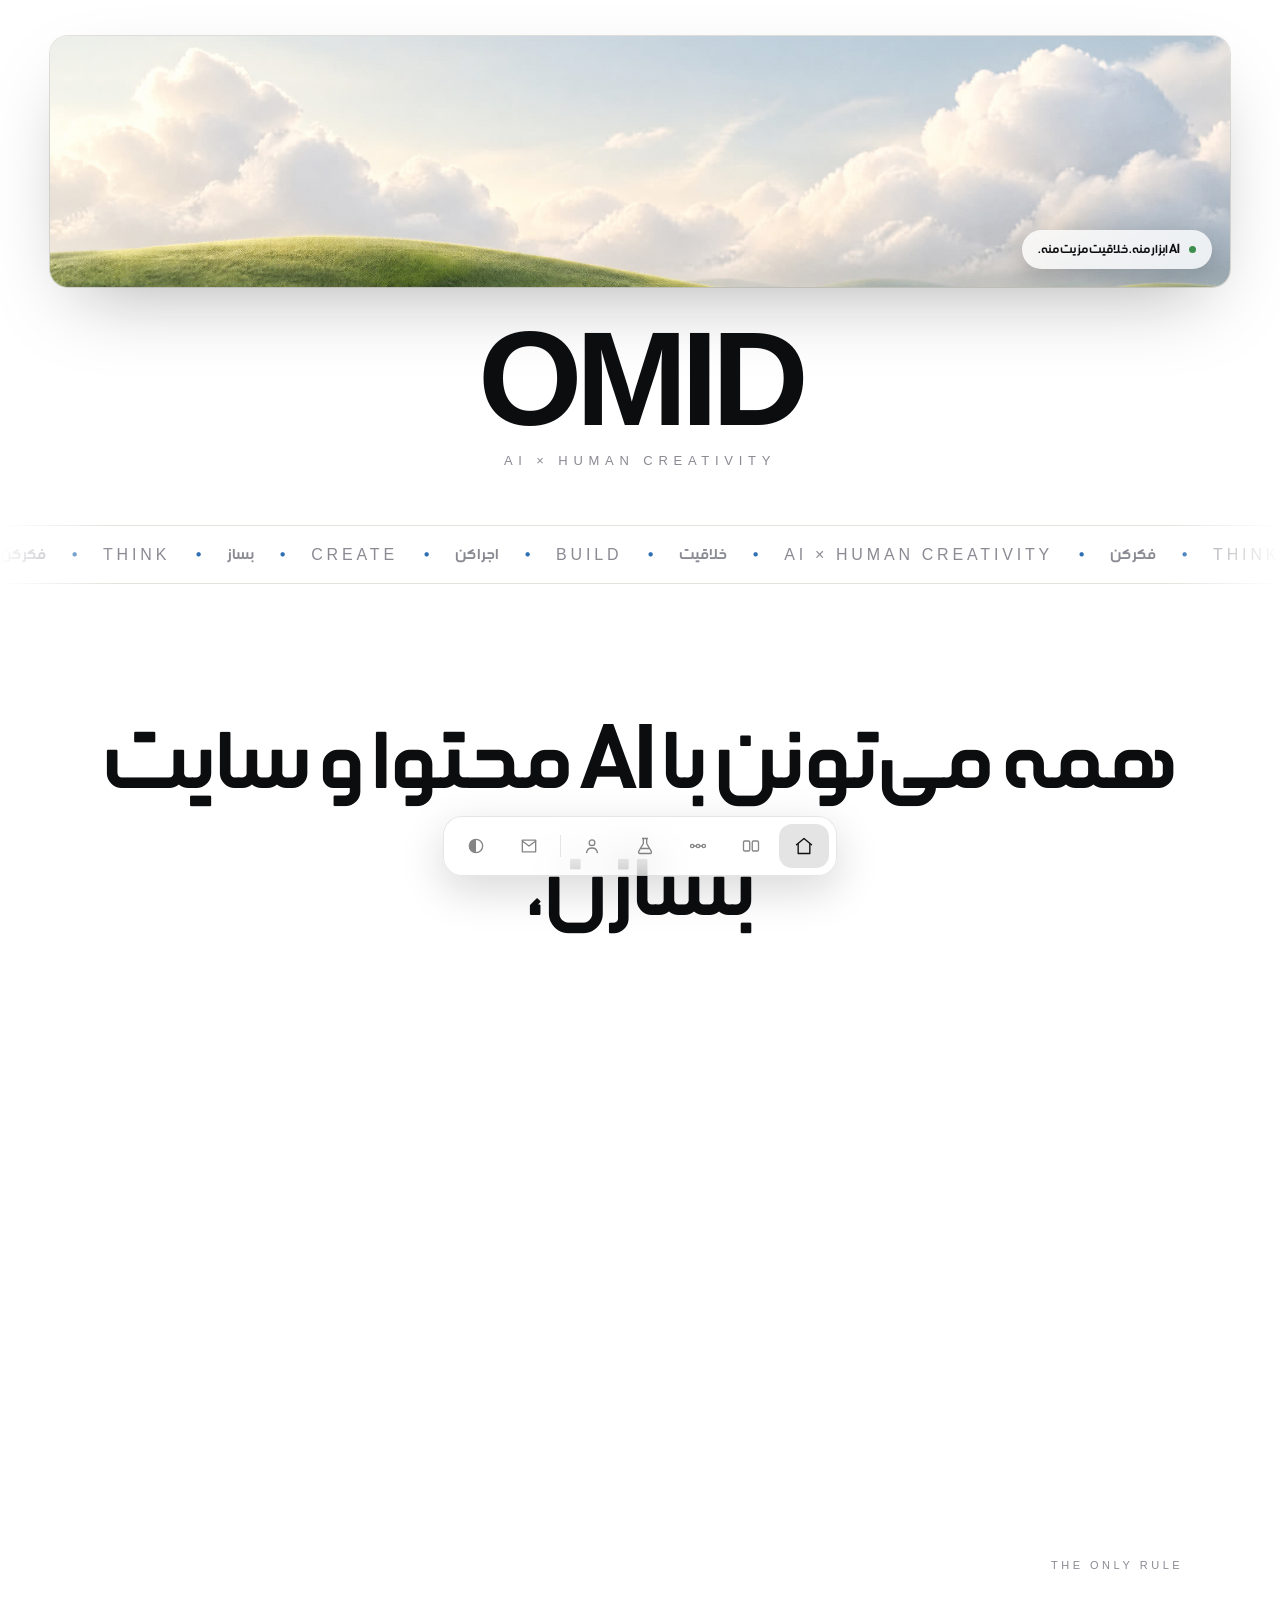
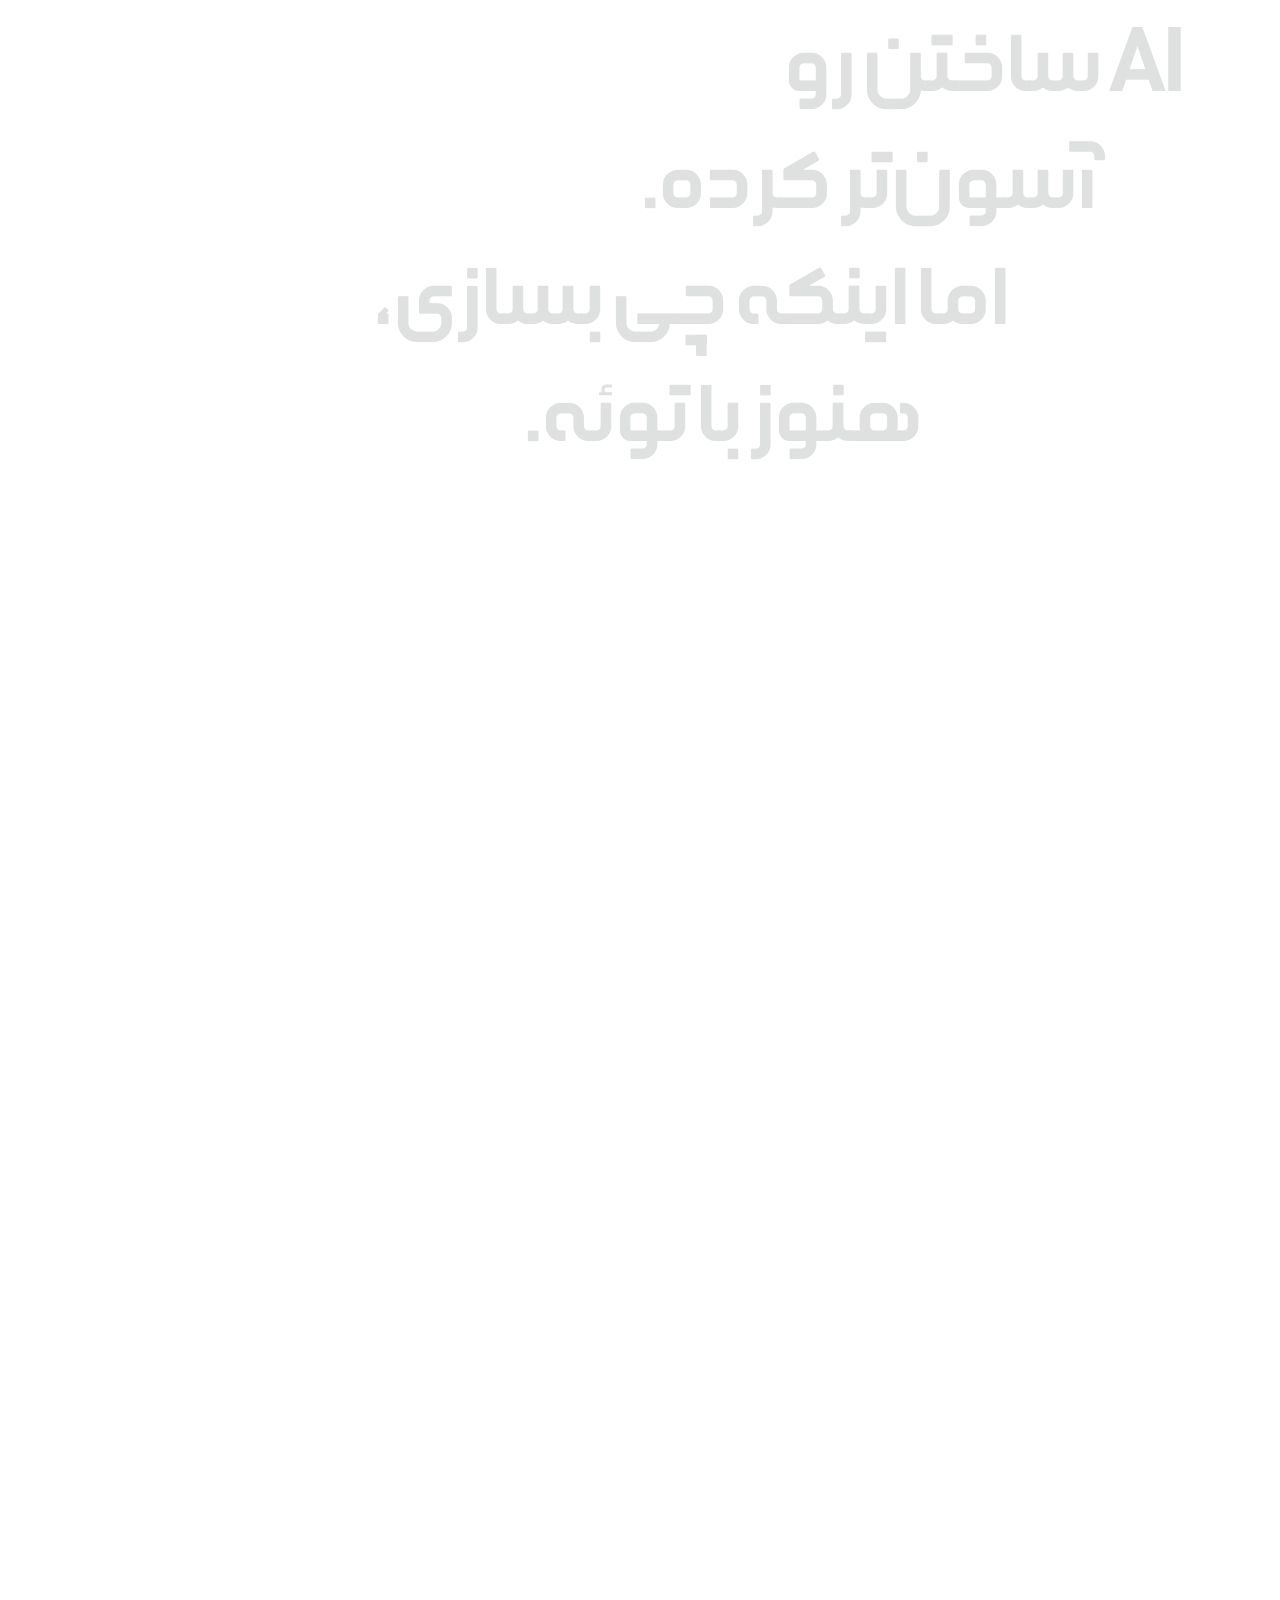
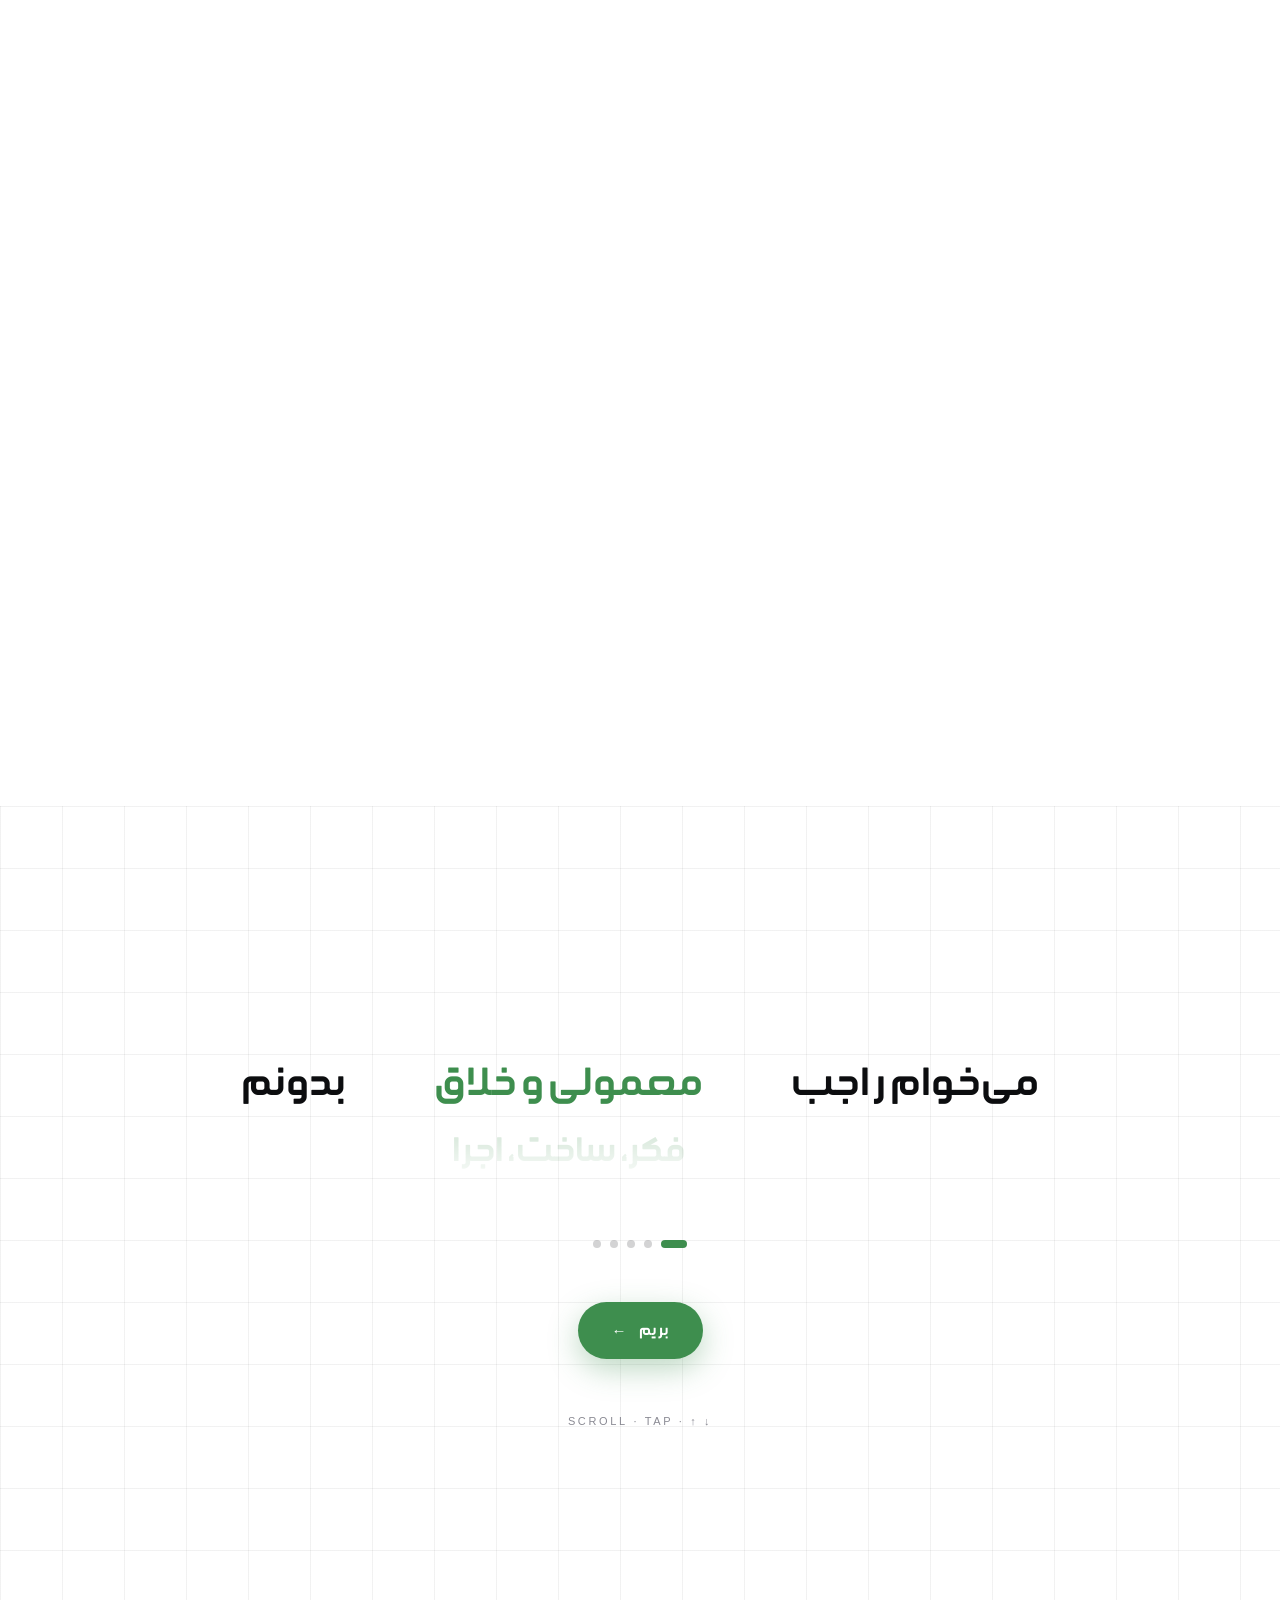
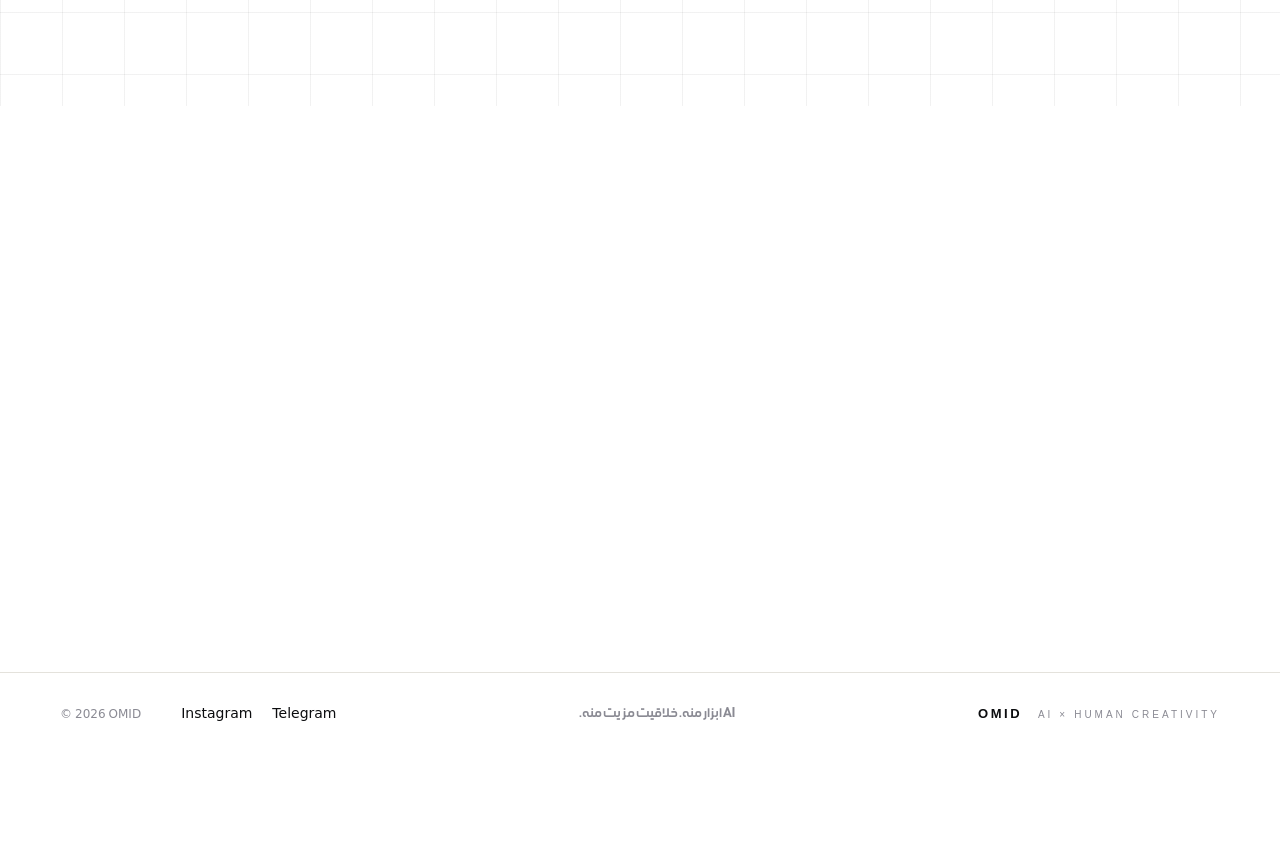
==== index.html @ a3be4070 "New content: AI × Human Creativity Keeps the existing UI (hero frame, marquee, LIVE card, picker, do" ====
<!doctype html>
<html lang="fa" dir="rtl" data-theme="light">
<head>
<meta charset="utf-8">
<meta http-equiv="Content-Security-Policy" content="default-src 'none'; script-src 'self'; style-src 'self'; img-src 'self'; font-src 'self'; connect-src 'none'; media-src 'none'; object-src 'none'; base-uri 'none'; form-action 'none'; require-trusted-types-for 'script'; trusted-types 'none'; upgrade-insecure-requests">
<meta name="referrer" content="strict-origin-when-cross-origin">
<meta name="viewport" content="width=device-width,initial-scale=1,viewport-fit=cover">
<title>OMID — AI × Human Creativity</title>
<meta name="description" content="همه می‌تونن با AI محتوا و سایت بسازن، ولی همه نمی‌دونن چی بسازن. من امیدم؛ درباره خلاقیت، AI و ساختن چیزهایی که قبلاً بهشون فکر نکردیم.">
<meta property="og:title" content="OMID — AI × Human Creativity">
<meta property="og:description" content="همه می‌تونن با AI محتوا و سایت بسازن، ولی همه نمی‌دونن چی بسازن.">
<meta property="og:image" content="assets/hero.jpg">
<meta name="theme-color" content="#ffffff">
<link rel="icon" href="assets/favicon.svg" type="image/svg+xml">
<link rel="preload" href="fonts/nimkat.woff2" as="font" type="font/woff2" crossorigin>
<link rel="stylesheet" href="style.css">
<script src="theme.js"></script>
</head>
<body class="home">

<header class="hero" data-name="hero">
  <div class="frame">
    <picture>
      <source media="(max-width:760px)" srcset="assets/hero-sm.jpg">
      <img src="assets/hero.jpg" alt="" fetchpriority="high">
    </picture>
    <span class="grain" aria-hidden="true"></span>
    <span class="badge"><i></i>AI ابزار منه. خلاقیت مزیت منه.</span>
  </div>

  <div class="title">
    <h1><span class="sel-word" data-sel>OMID<span class="sel-box" aria-hidden="true"><i class="h h-tl"></i><i class="h h-tr"></i><i class="h h-bl"></i><i class="h h-br"></i></span></span></h1>
    <p class="tag">AI &times; Human Creativity</p>
  </div>
</header>

<div class="marquee" aria-hidden="true">
  <div class="track"><div class="half"><span class="fa">فکر کن</span><b>&bull;</b><span class="en">THINK</span><b>&bull;</b><span class="fa">بساز</span><b>&bull;</b><span class="en">CREATE</span><b>&bull;</b><span class="fa">اجرا کن</span><b>&bull;</b><span class="en">BUILD</span><b>&bull;</b><span class="fa">خلاقیت</span><b>&bull;</b><span class="en">AI × HUMAN CREATIVITY</span><b>&bull;</b><span class="fa">فکر کن</span><b>&bull;</b><span class="en">THINK</span><b>&bull;</b><span class="fa">بساز</span><b>&bull;</b><span class="en">CREATE</span><b>&bull;</b><span class="fa">اجرا کن</span><b>&bull;</b><span class="en">BUILD</span><b>&bull;</b><span class="fa">خلاقیت</span><b>&bull;</b><span class="en">AI × HUMAN CREATIVITY</span><b>&bull;</b></div><div class="half"><span class="fa">فکر کن</span><b>&bull;</b><span class="en">THINK</span><b>&bull;</b><span class="fa">بساز</span><b>&bull;</b><span class="en">CREATE</span><b>&bull;</b><span class="fa">اجرا کن</span><b>&bull;</b><span class="en">BUILD</span><b>&bull;</b><span class="fa">خلاقیت</span><b>&bull;</b><span class="en">AI × HUMAN CREATIVITY</span><b>&bull;</b><span class="fa">فکر کن</span><b>&bull;</b><span class="en">THINK</span><b>&bull;</b><span class="fa">بساز</span><b>&bull;</b><span class="en">CREATE</span><b>&bull;</b><span class="fa">اجرا کن</span><b>&bull;</b><span class="en">BUILD</span><b>&bull;</b><span class="fa">خلاقیت</span><b>&bull;</b><span class="en">AI × HUMAN CREATIVITY</span><b>&bull;</b></div></div>
</div>

<main>
<section class="manifest" data-name="manifest">
  <p class="big">
    <span class="ln" data-reveal>همه می‌تونن با AI محتوا و سایت بسازن،</span>
    <span class="ln" data-reveal>ولی همه نمی‌دونن <span class="ink-word">چی<svg class="ink ink-circle" viewBox="0 0 200 100" preserveAspectRatio="none" aria-hidden="true"><path pathLength="1" d="M158 20C120 5 46 7 20 33 4 52 28 88 98 90c62 2 92-18 88-46-4-22-46-35-94-32-22 1-40 7-50 13"/></svg></span> بسازن.</span>
  </p>
  <p class="small" data-reveal>من امیدم؛ درباره خلاقیت، AI و ساختن چیزهایی که قبلاً بهشون فکر نکردیم.</p>
  <div class="m-cta" data-reveal>
    <a class="go" href="vs.html"><span>دیدن فرقش</span><span class="ar">←</span></a>
    <a class="go ghost" href="https://instagram.com/itsomidai.2" target="_blank" rel="noopener noreferrer"><span>اینستاگرام من</span><span class="ar">↗</span></a>
  </div>
</section>

<section class="idea" aria-label="فلسفه" data-name="idea">
  <div class="idea-track">
    <div class="idea-stage">
      <p class="idea-k en">THE ONLY RULE</p>
      <p class="idea-text">
        <span class="idea-ln" data-line>AI ساختن رو</span>
        <span class="idea-ln" data-line>آسون‌تر کرده.</span>
        <span class="idea-ln" data-line>اما اینکه چی بسازی،</span>
        <span class="idea-ln" data-line>هنوز <span class="ink-under">با توئه.<svg class="ink ink-under-svg" viewBox="0 0 300 24" preserveAspectRatio="none" aria-hidden="true"><path pathLength="1" d="M6 14c50-7 104 5 160-3 46-6 92-5 128 1"/></svg></span></span>
      </p>
    </div>
  </div>
</section>

<section class="now" data-name="now">
  <article class="nowcard" data-reveal>
    <header>
      <span class="live"><i></i>LIVE</span>
      <span class="wk">الان دارم روش کار می‌کنم</span>
    </header>

    <p class="head">الان دارم <span class="en">OMID LAB</span> رو می‌سازم.</p>
    <p class="body">جایی برای چیزهایی که هنوز اسم مشخصی ندارن. هرچی امتحان می‌کنم همین‌جا می‌ذارم؛ اونایی که جواب دادن، و اونایی که نه.</p>

    <ul class="log">
      <li class="done"><span>نسخه‌ی جدید همین سایت</span></li>
      <li class="doing"><span>آزمایش‌های <span class="en">LAB</span></span></li>
      <li><span>آزمایش‌های بیشتر</span></li>
    </ul>
    <a class="now-link" href="lab.html">سر بزن به آزمایشگاه <span class="ar">←</span></a>
  </article>
</section>

<section class="picker c1" id="picker" data-name="picker">
  <div class="lead">
    <span>می‌خوام راجب</span>
    <div class="reel" id="reel">
      <ul id="reelList">
        <li class="on"><i>معمولی و خلاق</i></li>
        <li><i>فکر، ساخت، اجرا</i></li>
        <li><i>آزمایشگاه</i></li>
        <li><i>امید</i></li>
        <li><i>چرا خلاقیت</i></li>
      </ul>
    </div>
    <span>بدونم</span>
  </div>

  <div class="dots" id="dots" role="tablist" aria-label="انتخاب موضوع">
    <button type="button" role="tab" aria-current="true" aria-label="معمولی و خلاق"></button>
    <button type="button" role="tab" aria-current="false" aria-label="فکر، ساخت، اجرا"></button>
    <button type="button" role="tab" aria-current="false" aria-label="آزمایشگاه"></button>
    <button type="button" role="tab" aria-current="false" aria-label="امید"></button>
    <button type="button" role="tab" aria-current="false" aria-label="چرا خلاقیت"></button>
  </div>

  <a class="go" id="go" href="vs.html">
    <span>بریم</span><span class="ar">←</span>
  </a>

  <p class="hint">scroll · tap · ↑ ↓</p>
</section>

<section class="finale" aria-label="امضا" data-name="finale">
  <p class="f-mark en" data-reveal>OMID</p>
  <p class="f-sig en" data-reveal>AI × HUMAN CREATIVITY</p>
  <p class="f-line" data-reveal>ایده خوب، قبل از ساختن شروع می‌شه.</p>
</section>
</main>

<footer class="foot">
  <div class="foot-in">
    <p class="foot-brand en">OMID <span>AI × HUMAN CREATIVITY</span></p>
    <p class="foot-rule">AI ابزار منه. خلاقیت مزیت منه.</p>
    <p class="foot-links en"><a href="https://instagram.com/itsomidai.2" target="_blank" rel="noopener noreferrer">Instagram</a><a href="https://t.me/itsomid_ai" target="_blank" rel="noopener noreferrer">Telegram</a></p>
    <p class="foot-copy en">© 2026 OMID</p>
  </div>
</footer>

<nav class="dock" aria-label="ناوبری">
  <a href="index.html" aria-current="page" data-lbl="خانه" aria-label="خانه"><svg viewBox="0 0 24 24" aria-hidden="true"><path d="M3 10.5 12 3l9 7.5"/><path d="M5 9.5V21h14V9.5"/></svg></a>
  <a href="vs.html" data-lbl="معمولی و خلاق" aria-label="معمولی و خلاق"><svg viewBox="0 0 24 24" aria-hidden="true"><rect x="3" y="6" width="7.5" height="12" rx="1.6"/><rect x="13.5" y="6" width="7.5" height="12" rx="1.6"/></svg></a>
  <a href="method.html" data-lbl="فکر، ساخت، اجرا" aria-label="فکر، ساخت، اجرا"><svg viewBox="0 0 24 24" aria-hidden="true"><circle cx="5" cy="12" r="2"/><circle cx="12" cy="12" r="2"/><circle cx="19" cy="12" r="2"/><path d="M7 12h3M14 12h3"/></svg></a>
  <a href="lab.html" data-lbl="آزمایشگاه" aria-label="آزمایشگاه"><svg viewBox="0 0 24 24" aria-hidden="true"><path d="M9 3h6"/><path d="M10 3v6l-5.5 9.5A1.6 1.6 0 0 0 5.9 21h12.2a1.6 1.6 0 0 0 1.4-2.5L14 9V3"/><path d="M7.4 15h9.2"/></svg></a>
  <a href="about.html" data-lbl="امید کیه" aria-label="امید کیه"><svg viewBox="0 0 24 24" aria-hidden="true"><circle cx="12" cy="8" r="3.4"/><path d="M5.5 20c.6-3.7 3.3-5.6 6.5-5.6s5.9 1.9 6.5 5.6"/></svg></a>
  <span class="sep"></span>
  <a href="contact.html" data-lbl="تماس" aria-label="تماس"><svg viewBox="0 0 24 24" aria-hidden="true"><path d="M4 5h16v14H4z"/><path d="m4 6 8 6 8-6"/></svg></a>
  <button id="theme" type="button" data-lbl="روشن / تاریک" aria-label="تغییر روشنایی"><svg viewBox="0 0 24 24" aria-hidden="true"><circle cx="12" cy="12" r="8"/><path d="M12 4a8 8 0 0 0 0 16z" fill="currentColor" stroke="none"/></svg></button>
</nav>

<script src="app.js" defer></script>
</body>
</html>
---- style.css ----
@font-face{font-family:Nimkat;src:url("fonts/nimkat.woff2") format("woff2"),url("fonts/nimkat.woff") format("woff");font-display:swap}
@font-face{font-family:Poppins;src:url("fonts/poppins-400.woff2") format("woff2");font-weight:400;font-display:swap}
@font-face{font-family:Poppins;src:url("fonts/poppins-600.woff2") format("woff2");font-weight:600;font-display:swap}

:root{
  --ink:#0C0D0F;        /* متن تیره */
  --paper:#FFFFFF;      /* کاغذ */
  --line:#E4E2DC;
  --dim:#8A8A93;
  --dock-bg:rgba(255,255,255,.62);
  --dock-br:rgba(12,13,15,.10);
  --dock-fg:#0C0D0F;
  --grid:rgba(12,13,15,.055);
}
:root[data-theme="dark"]{
  --ink:#F2F1ED; --paper:#0A0B0C; --line:#202226; --dim:#7C7C86;
  --dock-bg:rgba(10,11,12,.62); --dock-br:rgba(242,241,237,.12); --dock-fg:#F2F1ED;
  --grid:rgba(242,241,237,.06);
}

/* رنگ هر گزینه */
.c1{--accent:#3E8E4E}  /* سبز چمنی — پرسونال برند */
.c2{--accent:#2F6FB5}  /* آبی — طراحی سایت */
.c3{--accent:#C4622D}  /* نارنجی — اتوماسیون */
.c4{--accent:#7B4BA8}  /* بنفش — امید کیه */
.c5{--accent:#B5354C}  /* قرمز — چرا AI */

*{margin:0;padding:0;box-sizing:border-box}
html{scroll-behavior:smooth}
body{background:var(--paper);color:var(--ink);font-family:Nimkat,system-ui,sans-serif;
  overflow-x:hidden;transition:background .6s,color .6s}
a{color:inherit;text-decoration:none}
::selection{background:var(--ink);color:var(--paper)}
:focus-visible{outline:2px solid var(--ink);outline-offset:3px}
.en{font-family:Poppins,system-ui,sans-serif;direction:ltr}
@keyframes bob{0%,100%{transform:translateY(0);opacity:.8}50%{transform:translateY(6px);opacity:1}}

/* ═══════ صفحه‌ی اول ═══════ */
.hero{padding:clamp(26px,4vh,46px) clamp(16px,4vw,44px) 0;
  display:flex;flex-direction:column;align-items:center;gap:clamp(20px,3.4vh,38px)}

/* قاب عکس — یه عنصر، نه کل صفحه */
.frame{position:relative;width:min(1180px,100%);aspect-ratio:16/3.4;
  border-radius:18px;overflow:hidden;isolation:isolate;
  box-shadow:0 30px 80px -28px rgba(12,13,15,.34),0 0 0 1px var(--line)}
.frame picture,.frame img{position:absolute;inset:0;width:100%;height:100%;object-fit:cover}
.frame .grain{position:absolute;inset:0;pointer-events:none;opacity:.30;mix-blend-mode:overlay;
  background-image:url("assets/grain.svg")}

/* نشان ظرفیت */
.badge{position:absolute;z-index:3;inset-block-end:18px;inset-inline-start:18px;
  display:inline-flex;align-items:center;gap:9px;
  padding:10px 16px;border-radius:99px;font-size:13px;
  background:rgba(255,255,255,.80);backdrop-filter:blur(16px) saturate(1.5);
  -webkit-backdrop-filter:blur(16px) saturate(1.5);
  color:#0C0D0F;box-shadow:0 6px 22px rgba(12,13,15,.16)}
.badge i{width:7px;height:7px;border-radius:50%;background:#3E8E4E;flex:none;
  box-shadow:0 0 0 0 rgba(62,142,78,.6);animation:pulse 2.4s infinite}
@keyframes pulse{70%{box-shadow:0 0 0 9px rgba(62,142,78,0)}100%{box-shadow:0 0 0 0 rgba(62,142,78,0)}}

.hero .title{text-align:center}
.hero h1{font-family:Poppins,sans-serif;font-weight:600;direction:ltr;
  font-size:clamp(52px,10.5vw,148px);line-height:.92;letter-spacing:-.05em}
.hero .tag{margin-top:10px;font-family:Poppins,sans-serif;font-size:clamp(10px,1.1vw,13px);
  letter-spacing:.44em;text-transform:uppercase;color:var(--dim);direction:ltr}

/* ═══════ نوار شناور ═══════ */
.marquee{overflow:hidden;white-space:nowrap;direction:ltr;
  border-block:1px solid var(--line);margin-top:clamp(34px,6vh,64px);
  padding:16px 0;-webkit-mask-image:linear-gradient(90deg,transparent,#000 9%,#000 91%,transparent);
  mask-image:linear-gradient(90deg,transparent,#000 9%,#000 91%,transparent)}
.marquee .track{display:flex;width:max-content;direction:ltr;
  animation:slide 30s linear infinite;will-change:transform}
.marquee .half{display:flex;align-items:center;gap:26px;padding-inline-end:26px}
.marquee span.en{font-family:Poppins,sans-serif;direction:ltr}
.marquee span.fa{font-family:Nimkat,sans-serif;direction:rtl;letter-spacing:0}
.marquee span{font-size:clamp(12px,1.5vw,16px);
  letter-spacing:.24em;color:var(--dim);direction:ltr}
.marquee b{color:var(--accent,#3E8E4E);font-size:12px}
@keyframes slide{from{transform:translateX(0)}to{transform:translateX(-50%)}}
.marquee:hover .track{animation-play-state:paused}

/* ═══════ مانیفست ═══════ */
.manifest{padding:clamp(72px,13vh,150px) clamp(20px,5vw,60px);text-align:center}
.manifest .big{font-size:clamp(34px,7vw,92px);line-height:1.42;direction:rtl;
  letter-spacing:-.01em}
.manifest .small{margin-top:clamp(18px,3vh,32px);font-size:clamp(14px,1.8vw,20px);
  color:var(--dim);direction:rtl;line-height:2}

/* ═══════ کارت الان ═══════ */
.now{padding:0 clamp(20px,5vw,60px) clamp(50px,9vh,110px);display:flex;justify-content:center}
.nowcard{position:relative;width:min(700px,100%);border:1px solid var(--line);
  border-radius:22px;padding:clamp(24px,3.4vw,38px);
  background:color-mix(in srgb,var(--paper) 74%,transparent);backdrop-filter:blur(12px);
  display:flex;flex-direction:column;gap:16px;overflow:hidden}
.nowcard::before{content:"";position:absolute;inset-inline:0;inset-block-start:0;height:2px;
  background:linear-gradient(90deg,transparent,#3E8E4E,transparent);opacity:.7}
.nowcard header{display:flex;justify-content:space-between;align-items:center;gap:12px}
.nowcard .live{display:inline-flex;align-items:center;gap:7px;font-family:Poppins,sans-serif;
  font-size:10px;letter-spacing:.24em;color:#3E8E4E;direction:ltr}
.nowcard .live i{width:6px;height:6px;border-radius:50%;background:#3E8E4E;
  box-shadow:0 0 0 0 rgba(62,142,78,.55);animation:pulse 2.4s infinite}
.nowcard .wk{font-size:12px;color:var(--dim);direction:rtl}
.nowcard .head{font-size:clamp(18px,2.4vw,26px);line-height:1.85;direction:rtl;text-align:right}
.nowcard .body{font-size:clamp(14px,1.7vw,16px);line-height:2.1;color:var(--dim);
  direction:rtl;text-align:right}
.nowcard .log{list-style:none;margin-top:6px;display:flex;flex-direction:column;gap:11px;
  direction:rtl;text-align:right}
.nowcard .log li{position:relative;padding-inline-start:26px;font-size:14px;color:var(--dim)}
.nowcard .log li::before{content:"";position:absolute;inset-inline-start:0;top:.42em;
  width:9px;height:9px;border-radius:50%;border:1.5px solid var(--line)}
.nowcard .log li.done{color:var(--ink)}
.nowcard .log li.done::before{background:#3E8E4E;border-color:#3E8E4E}
.nowcard .log li.doing{color:var(--ink)}
.nowcard .log li.doing::before{border-color:#3E8E4E;
  box-shadow:inset 0 0 0 2px var(--paper),0 0 0 3px rgba(62,142,78,.18)}

@media (max-width:760px){
  .hero{padding-top:56px}
  .frame{aspect-ratio:16/6.4;border-radius:14px}
  .badge{font-size:12px;padding:8px 13px;inset-block-end:12px;inset-inline-start:12px}
  .marquee{padding:13px 0}
}

/* ═══════ داک شناور ═══════ */
.dock{position:fixed;z-index:70;inset-inline:0;bottom:24px;margin-inline:auto;width:fit-content;
  display:flex;align-items:center;gap:3px;padding:7px;
  background:var(--dock-bg);backdrop-filter:blur(22px) saturate(1.6);
  -webkit-backdrop-filter:blur(22px) saturate(1.6);
  border:1px solid var(--dock-br);border-radius:19px;
  box-shadow:0 14px 44px rgba(12,13,15,.16)}
.dock a,.dock button{position:relative;width:50px;height:44px;display:grid;place-items:center;
  border:0;background:none;color:var(--dock-fg);opacity:.5;cursor:pointer;border-radius:13px;
  transition:opacity .25s,background .25s,transform .25s}
.dock a:hover,.dock button:hover{opacity:1;transform:translateY(-2px);
  background:color-mix(in srgb,var(--dock-fg) 8%,transparent)}
.dock a[aria-current=page]{opacity:1;background:color-mix(in srgb,var(--dock-fg) 11%,transparent)}
.dock svg{width:20px;height:20px;fill:none;stroke:currentColor;stroke-width:1.6;
  stroke-linecap:round;stroke-linejoin:round}
.dock .sep{width:1px;height:22px;background:var(--dock-br);margin-inline:3px}
.dock [data-lbl]::after{content:attr(data-lbl);position:absolute;bottom:calc(100% + 10px);
  left:50%;transform:translateX(-50%) translateY(4px);white-space:nowrap;
  background:var(--ink);color:var(--paper);padding:6px 11px;border-radius:9px;
  font-size:12px;opacity:0;pointer-events:none;transition:opacity .22s,transform .22s}
.dock [data-lbl]:hover::after{opacity:1;transform:translateX(-50%) translateY(0)}

/* ═══════ انتخابگر ═══════ */
.picker{position:relative;min-height:100svh;display:flex;flex-direction:column;
  align-items:center;justify-content:center;gap:clamp(30px,6vh,58px);
  padding:90px 20px 190px;
  background:var(--paper);
  background-image:linear-gradient(var(--grid) 1px,transparent 1px),
                   linear-gradient(90deg,var(--grid) 1px,transparent 1px);
  background-size:62px 62px}
.picker .lead{font-size:clamp(22px,3.6vw,44px);line-height:1.9;text-align:center;
  direction:rtl;display:flex;flex-wrap:wrap;align-items:center;justify-content:center;
  gap:.35em;max-width:100%}

/* ریل کلمات — اسکرول واقعی با قفل‌شدن روی هر گزینه */
.reel{display:block;flex:none;position:relative;height:4.65em;
  overflow-y:auto;overflow-x:hidden;
  width:min(72vw,9.4em);
  scroll-snap-type:y mandatory;
  scrollbar-width:none;-ms-overflow-style:none;
  overscroll-behavior-y:auto;
  cursor:grab;
  -webkit-mask-image:linear-gradient(transparent,#000 26%,#000 74%,transparent);
  mask-image:linear-gradient(transparent,#000 26%,#000 74%,transparent)}
.reel::-webkit-scrollbar{display:none}
.reel ul{list-style:none;margin:0;padding:1.55em 0}
.reel li{height:1.55em;display:flex;align-items:center;justify-content:center;
  scroll-snap-align:center;scroll-snap-stop:always;
  color:var(--accent);white-space:nowrap;cursor:pointer}
/* مقیاس روی لایه‌ی داخلی — هدف قفل دست‌نخورده می‌مونه */
.reel li > i{font-style:normal;display:block;opacity:.2;transform:scale(.86);
  transition:opacity .4s cubic-bezier(.2,.7,.2,1),transform .4s cubic-bezier(.2,.7,.2,1)}
.reel li.on > i{opacity:1;transform:none}

/* نقطه‌ها */
.dots{display:flex;gap:9px}
.dots button{width:8px;height:8px;border-radius:50%;border:0;padding:0;cursor:pointer;
  background:color-mix(in srgb,var(--ink) 18%,transparent);transition:all .3s}
.dots button[aria-current=true]{width:26px;border-radius:99px;background:var(--accent)}

/* دکمه */
.go{display:inline-flex;align-items:center;gap:12px;padding:16px 34px;border-radius:99px;
  background:var(--accent);color:#fff;font-size:17px;border:0;cursor:pointer;
  transition:transform .3s,box-shadow .3s,background .5s;
  box-shadow:0 10px 30px color-mix(in srgb,var(--accent) 34%,transparent)}
.go:hover{transform:translateY(-2px);
  box-shadow:0 16px 40px color-mix(in srgb,var(--accent) 44%,transparent)}
.go .ar{font-family:Poppins,sans-serif;font-size:15px}
.hint{font-family:Poppins,sans-serif;font-size:11px;letter-spacing:.24em;
  text-transform:uppercase;color:var(--dim);direction:ltr}

@media (max-width:760px){
  .dock{bottom:14px;padding:6px;gap:1px;border-radius:17px}
  .dock a,.dock button{width:45px;height:42px}
  .dock [data-lbl]::after{display:none}
  .hero .cue{bottom:112px}
  .picker{padding-bottom:160px;background-size:44px 44px}
  .picker .lead{gap:.28em}
  .reel{min-width:min(86vw,8.5em)}
}
@media (prefers-reduced-motion:reduce){
  *{animation:none!important;transition-duration:.01ms!important}
}

/* ═══════ صفحه‌های داخلی ═══════ */
.page{padding-bottom:150px}

/* سربرگ نامتقارن — عدد بزرگ یه طرف، تیتر طرف دیگه */
.band{position:relative;overflow:hidden;
  padding:clamp(56px,9vh,104px) clamp(20px,5vw,72px) clamp(40px,6vh,70px);
  background:color-mix(in srgb,var(--accent) 7%,var(--paper));
  border-bottom:1px solid color-mix(in srgb,var(--accent) 20%,transparent)}
.band .top{display:flex;justify-content:space-between;align-items:center;gap:16px;
  margin-bottom:clamp(34px,6vh,64px)}
.back{display:inline-flex;align-items:center;gap:8px;color:var(--dim);
  font-family:Poppins,sans-serif;font-size:11px;letter-spacing:.16em;text-transform:uppercase;
  direction:ltr;transition:color .3s}
.back:hover{color:var(--ink)}
.band .kicker{font-family:Poppins,sans-serif;font-size:11px;letter-spacing:.32em;
  text-transform:uppercase;color:var(--accent);direction:ltr}
.band .row{display:grid;grid-template-columns:1fr auto;gap:clamp(20px,5vw,60px);
  align-items:end}
.band h1{font-size:clamp(30px,5.6vw,68px);line-height:1.42;direction:rtl;
  text-align:right;max-width:16ch;margin-inline-start:auto}
.band .no{font-family:Poppins,sans-serif;font-weight:600;direction:ltr;
  font-size:clamp(70px,15vw,190px);line-height:.8;letter-spacing:-.06em;
  color:color-mix(in srgb,var(--accent) 26%,transparent);user-select:none}
.band .sub{margin-top:22px;font-size:clamp(14px,1.8vw,19px);line-height:2.1;color:var(--dim);
  direction:rtl;text-align:right;max-width:54ch;margin-inline-start:auto}

/* بدنه: فهرست چسبان + محتوا */
.body{max-width:1240px;margin-inline:auto;padding:0 clamp(20px,5vw,72px);
  display:grid;grid-template-columns:1fr;gap:0}
@media (min-width:1080px){
  .body{grid-template-columns:190px 1fr;gap:clamp(30px,5vw,70px);align-items:start}
  .index{position:sticky;top:34px;padding-top:clamp(40px,7vh,80px)}
}
.index{display:none}
@media (min-width:1080px){.index{display:block}}
.index ol{list-style:none;display:flex;flex-direction:column;gap:2px}
.index a{display:block;padding:9px 12px;border-radius:9px;font-size:13px;direction:rtl;
  color:var(--dim);transition:all .3s;border-inline-end:2px solid transparent}
.index a:hover{color:var(--ink);background:color-mix(in srgb,var(--accent) 6%,transparent)}
.index a.on{color:var(--accent);border-inline-end-color:var(--accent);
  background:color-mix(in srgb,var(--accent) 8%,transparent)}

.sec{padding:clamp(44px,7vh,84px) 0;scroll-margin-top:30px}
.sec + .sec{border-top:1px solid var(--line)}
.sec .lbl{font-family:Poppins,sans-serif;font-size:10px;letter-spacing:.3em;
  text-transform:uppercase;color:var(--accent);direction:ltr;margin-bottom:14px}
.sec h2{font-size:clamp(21px,3vw,36px);line-height:1.6;direction:rtl;text-align:right;
  margin-bottom:14px}
.sec p{direction:rtl;text-align:right;line-height:2.15;color:var(--dim);
  font-size:clamp(14px,1.6vw,17px);max-width:64ch;margin-inline-start:auto}
.sec p b{color:var(--ink);font-weight:400}

/* فهرست شماره‌دار — دوستونه */
.list{list-style:none;margin-top:26px;display:grid;gap:12px;
  grid-template-columns:repeat(auto-fit,minmax(270px,1fr))}
.list li{border:1px solid var(--line);border-radius:14px;padding:20px 22px;
  transition:border-color .35s,background .35s,transform .35s;background:var(--paper)}
.list li:hover{border-color:color-mix(in srgb,var(--accent) 40%,transparent);
  background:color-mix(in srgb,var(--accent) 4%,var(--paper));transform:translateY(-2px)}
.list .n{font-family:Poppins,sans-serif;font-size:11px;color:var(--accent);
  letter-spacing:.16em;display:block;margin-bottom:10px;direction:ltr}
.list h3{font-size:clamp(15px,1.9vw,19px);direction:rtl;text-align:right;margin-bottom:7px}
.list p{font-size:14px;line-height:1.95;margin:0}

/* بلوک مقایسه — امضای صفحه */
.vs{margin-top:28px;display:grid;gap:14px;grid-template-columns:repeat(auto-fit,minmax(280px,1fr))}
.vs figure{border:1px solid var(--line);border-radius:14px;overflow:hidden;background:var(--paper)}
.vs .cap{padding:12px 16px;font-size:12px;display:flex;align-items:center;gap:8px;
  border-bottom:1px solid var(--line);direction:rtl}
.vs .cap i{width:7px;height:7px;border-radius:50%;flex:none}
.vs.bad .cap i,.vs figure.bad .cap i{background:#C4545A}
.vs figure.good .cap i{background:#3E8E4E}
.vs .win{padding:18px;display:flex;flex-direction:column;gap:9px;min-height:172px;
  background:color-mix(in srgb,var(--ink) 3%,var(--paper))}
.vs .bar{height:9px;border-radius:4px;background:color-mix(in srgb,var(--ink) 11%,transparent)}
.vs figure.bad .bar.hl{background:linear-gradient(90deg,#8B7BE8,#4F8BE8);height:26px}
.vs figure.bad .three{display:grid;grid-template-columns:repeat(3,1fr);gap:7px;margin-top:4px}
.vs figure.bad .three span{height:44px;border-radius:9px;
  background:color-mix(in srgb,var(--ink) 8%,transparent)}
.vs figure.good .bar.hl{background:var(--accent);height:22px;width:62%}
.vs figure.good .bar.s{width:40%}
.vs figure.good .btn{margin-top:auto;height:30px;width:96px;border-radius:99px;
  background:var(--accent);opacity:.9}

/* سؤالات */
.qa{border-bottom:1px solid var(--line)}
.qa summary{list-style:none;cursor:pointer;padding:19px 2px;display:flex;
  justify-content:space-between;align-items:center;gap:18px;direction:rtl;
  font-size:clamp(14px,1.8vw,18px)}
.qa summary::-webkit-details-marker{display:none}
.qa .mk{color:var(--accent);font-family:Poppins,sans-serif;transition:transform .35s;flex:none}
.qa[open] .mk{transform:rotate(45deg)}
.qa .bd{direction:rtl;text-align:right;color:var(--dim);font-size:14px;line-height:2.15;
  padding:0 2px 22px;max-width:64ch;margin-inline-start:auto}

/* پایان */
.cta{text-align:center;padding-block:clamp(50px,9vh,100px)}
.cta h2{max-width:none;text-align:center;margin-bottom:24px}
.cta p{margin-inline:auto;text-align:center;margin-bottom:26px}

@media (max-width:760px){
  .band .row{grid-template-columns:1fr}
  .band .no{font-size:64px;opacity:.5;margin-top:10px}
  .list{grid-template-columns:1fr}
}

/* ════════════════════════════════════════════════════════════════════
   نسخه‌ی جدید — AI × HUMAN CREATIVITY
   همه‌چیز از متغیرهای خود سایت میاد (--ink, --paper, --line, --dim, --accent)
   تا حالت تاریک و رنگ هر صفحه خودبه‌خود درست بمونه.
   ════════════════════════════════════════════════════════════════════ */
.home{--accent:#2F6FB5}
.qa-list{margin-top:26px}

/* ورود آرام */
.js [data-reveal]{opacity:0;transform:translateY(14px);
  transition:opacity .56s cubic-bezier(.215,.61,.355,1),transform .56s cubic-bezier(.215,.61,.355,1);
  transition-delay:var(--d,0ms)}
.js [data-reveal].in{opacity:1;transform:none}

/* دکمه‌ها */
.go.ghost{background:transparent;color:var(--ink);box-shadow:inset 0 0 0 1px var(--line)}
.go.ghost:hover{box-shadow:inset 0 0 0 1px var(--ink)}
.go.sm{padding:12px 22px;font-size:15px}
.chip{display:inline-flex;align-items:center;min-height:36px;padding:0 16px;border-radius:99px;
  border:1px solid var(--line);background:var(--paper);color:var(--ink);font:inherit;font-size:13px;cursor:pointer;
  transition:border-color .2s,color .2s}
.chip:hover{border-color:var(--accent);color:var(--accent)}

/* ───── خط‌خطی دستی ───── */
.ink{position:absolute;overflow:visible;pointer-events:none;fill:none;
  stroke:var(--accent,#2F6FB5);stroke-width:3;stroke-linecap:round;stroke-linejoin:round}
.ink path{stroke-dasharray:1;stroke-dashoffset:0}
.js .ink path{stroke-dashoffset:1;opacity:0;transition:opacity .15s}
.js .drawn .ink path,.js .ink.drawn path{stroke-dashoffset:0;opacity:1;transition:stroke-dashoffset .9s cubic-bezier(.6,.05,.3,1),opacity .1s}
.ink-word{position:relative;display:inline-block}
.ink-circle{inset:-14% -34% -18% -34%;width:168%;height:132%}
.ink-under{position:relative;display:inline-block;white-space:nowrap}
.ink-under-svg{inset-inline:-2%;bottom:-.1em;width:104%;height:.28em}

/* ───── قاب انتخاب (مثل نرم‌افزار طراحی) ───── */
.h{position:absolute;width:9px;height:9px;background:var(--paper);border:1.5px solid var(--accent,#2F6FB5)}
.h-tl{top:-5px;left:-5px}.h-tr{top:-5px;right:-5px}.h-bl{bottom:-5px;left:-5px}.h-br{bottom:-5px;right:-5px}
.sel-word{position:relative;display:inline-block}
.sel-box{position:absolute;inset:-.06em -.1em -.02em;border:1.5px solid var(--accent);pointer-events:none;
  opacity:0;transform:scale(1.03);transition:opacity .45s,transform .7s cubic-bezier(.16,1,.3,1)}
.sel-word.on .sel-box{opacity:1;transform:none}

/* ───── مانیفست ───── */
.manifest .big .ln{display:block}
.m-cta{margin-top:clamp(26px,4vh,40px);display:flex;flex-wrap:wrap;gap:12px;justify-content:center}

/* ───── «هنوز با توئه» ───── */
.idea-track{position:relative;height:230vh}
.idea-stage{position:sticky;top:0;height:100svh;display:flex;flex-direction:column;justify-content:center;
  gap:22px;padding:0 clamp(20px,6vw,90px);max-width:1240px;margin-inline:auto}
.idea-k{font-family:Poppins,sans-serif;font-size:11px;letter-spacing:.32em;color:var(--dim);direction:ltr;text-align:right}
.idea-text{font-size:clamp(38px,7vw,96px);line-height:1.3;letter-spacing:-.01em}
.idea-ln{--p:1;display:block;width:fit-content;
  color:color-mix(in srgb,var(--ink) calc(var(--p) * 100%),color-mix(in srgb,var(--ink) 13%,var(--paper)));
  transform:translateY(calc((1 - var(--p)) * 14px))}
.js .idea-ln{--p:0}
@media (min-width:900px){
  .idea-ln:nth-child(2){margin-inline-start:8%}
  .idea-ln:nth-child(3){margin-inline-start:16%}
  .idea-ln:nth-child(4){margin-inline-start:24%}
}

/* ───── کارت LIVE ───── */
.now-link{align-self:flex-start;display:inline-flex;gap:8px;font-size:14px;color:var(--ink);
  border-bottom:1px solid var(--line);padding-bottom:3px;transition:border-color .3s}
.now-link:hover{border-color:var(--ink)}

/* ───── امضای پایانی و فوتر ───── */
.finale{text-align:center;padding:clamp(80px,14vh,160px) 20px clamp(60px,10vh,110px)}
.f-mark{font-family:Poppins,sans-serif;font-weight:600;direction:ltr;
  font-size:clamp(84px,22vw,300px);line-height:.85;letter-spacing:-.05em}
.f-sig{margin-top:22px;font-family:Poppins,sans-serif;font-size:clamp(10px,1.1vw,13px);letter-spacing:.44em;color:var(--dim)}
.f-line{margin-top:clamp(26px,4vh,40px);font-size:clamp(16px,2vw,22px);color:var(--dim)}
.foot{border-top:1px solid var(--line);padding:30px clamp(20px,5vw,60px) 120px}
.foot-in{max-width:1240px;margin-inline:auto;display:grid;gap:14px;font-size:14px;color:var(--dim)}
.foot-brand{direction:ltr;text-align:right;font-family:Poppins,sans-serif;font-weight:600;color:var(--ink);letter-spacing:.2em;font-size:13px}
.foot-brand span{font-weight:400;color:var(--dim);font-size:10px;letter-spacing:.3em;margin-inline-start:10px}
.foot-links{display:flex;gap:20px;direction:ltr;justify-content:flex-end}
.foot-links a{color:var(--ink);transition:color .2s}
.foot-links a:hover{color:var(--accent,#2F6FB5)}
.foot-copy{direction:ltr;text-align:right;font-size:12px}
@media (min-width:900px){
  .foot-in{grid-template-columns:auto 1fr auto auto;align-items:center;gap:40px}
  .foot-rule{text-align:center}
}
.page .foot{padding-bottom:40px}

/* ═══════ صفحه‌های داخلی: تیکه‌های تصویری ═══════ */
.viz{margin-top:30px;position:relative}
.viz p{margin:0;max-width:none;color:inherit;font-size:inherit;line-height:inherit;text-align:inherit;direction:inherit}
.card{border:1px solid var(--line);border-radius:22px;background:var(--paper);
  box-shadow:0 1px 2px rgba(12,13,15,.04),0 10px 30px -14px rgba(12,13,15,.2)}

/* معمولی در برابر خلاق */
.cmp{display:grid;gap:18px;align-items:center}
.pane-lbl{display:inline-block;margin-bottom:12px;font-size:13px;line-height:1;padding:8px 13px 7px;border-radius:99px;
  background:color-mix(in srgb,var(--ink) 6%,var(--paper));color:var(--dim)}
.pane-lbl.on{background:var(--accent);color:#fff}
.cmp .pane-cap{margin-top:14px;font-size:14px;line-height:2;color:var(--dim);max-width:46ch}
.cmp .cmp-pivot{position:relative;display:flex;align-items:center;gap:12px;font-size:clamp(20px,2.2vw,26px);line-height:1.4;color:var(--ink)}
.cmp-pivot .ink-arrow{position:relative;width:62px;height:22px;flex:none;transform:rotate(-90deg)}
.cmp .cmp-diff{font-size:clamp(16px,1.9vw,20px);line-height:1.9;color:var(--ink)}
.cmp-diff b{font-weight:400;color:var(--accent)}
@media (min-width:900px){
  .cmp{grid-template-columns:4fr 2fr 6fr;column-gap:22px}
  .cmp .cmp-pivot{flex-direction:column;text-align:center;font-size:clamp(17px,1.6vw,22px)}
  .cmp-pivot .ink-arrow{width:96px;height:32px;transform:none}
  .cmp-diff{grid-column:3}
}

/* نسخه‌ی معمولی — عمداً همون ظاهر تکراری AI */
.plain-art{position:relative;display:grid;place-items:center;aspect-ratio:4/3.2;border-radius:16px;overflow:hidden;
  background:linear-gradient(140deg,#ece9ff,#dde8ff 55%,#f6e9ff);filter:saturate(.75);transition:filter .5s}
.cmp-plain:hover .plain-art{filter:saturate(1)}
.plain-art .glow{position:absolute;width:70%;aspect-ratio:1;border-radius:50%;background:radial-gradient(circle,rgba(255,255,255,.9),transparent 70%)}
.plain-art .p-spark{position:absolute;top:14%;right:18%;width:22px}
.plain-art .p-spark svg{fill:rgba(255,255,255,.95)}
.plain-art .p-line{position:absolute;bottom:10%;inset-inline:0;text-align:center;font-size:clamp(13px,1.2vw,16px);color:#2a2f5a;opacity:.8}
.p-phone{position:relative;width:22%;aspect-ratio:1/2;margin-bottom:10%;border-radius:14px;
  background:linear-gradient(160deg,#b7b2ff,#7f8cff 60%,#c9b6ff);box-shadow:0 12px 30px -10px rgba(80,70,200,.55),inset 0 1px 0 rgba(255,255,255,.6)}
.p-flags{position:relative;display:flex;gap:8px;margin-bottom:14%}
.p-flags i{width:34px;height:22px;border-radius:3px;background:linear-gradient(90deg,#9fb1ff 33%,#fff 33% 66%,#ffb3c4 66%)}
.p-flags i:nth-child(2){background:linear-gradient(180deg,#ffb3c4 33%,#fff 33% 66%,#9fb1ff 66%)}
.p-flags i:nth-child(3){background:linear-gradient(180deg,#ffd88a 50%,#9fb1ff 50%)}
.p-bubble{position:absolute;top:18%;left:16%;padding:2px 10px;border-radius:99px;background:#fff;font-size:13px;color:#2a2f5a}
.p-shades{position:relative;display:flex;gap:10px;margin-bottom:12%}
.p-shades i{width:46px;height:30px;border-radius:40% 40% 50% 50%;background:linear-gradient(170deg,#3d3f63,#7779a8);box-shadow:0 8px 18px -8px rgba(40,40,90,.6)}

.art{border:1px solid var(--line);border-radius:22px;background:var(--paper);
  box-shadow:0 1px 2px rgba(12,13,15,.04),0 10px 30px -14px rgba(12,13,15,.2)}

/* گوشی که می‌افته */
.drop{position:relative;padding:clamp(12px,2vw,24px)}
.drop-svg{display:block;width:100%;height:auto;overflow:visible}
.drop-measure path{fill:none;stroke:var(--accent);stroke-width:1.2}
.drop-cm{direction:ltr;font-family:Poppins,sans-serif;font-size:11px;fill:var(--accent);letter-spacing:.06em}
.drop-phone rect{fill:var(--ink)}
.drop-phone .drop-screen{fill:color-mix(in srgb,var(--accent) 55%,var(--ink))}
.drop-lines{fill:none;stroke:var(--line);stroke-width:2;stroke-linecap:round;transition:opacity .2s}
.drop-floor{fill:none;stroke:var(--ink);stroke-width:1.5}
.drop-copy{font-family:Nimkat,sans-serif;font-size:21px;fill:var(--ink);direction:rtl;opacity:0;transition:opacity .5s}
.drop.dropped .drop-phone{animation:phone-drop .9s both}
.drop.dropped .drop-lines{opacity:0}
.drop.dropped .drop-copy{opacity:1;transition-delay:.7s}
.drop .chip{position:absolute;top:clamp(12px,2vw,20px);inset-inline-start:clamp(12px,2vw,20px)}
@keyframes phone-drop{
  0%{transform:translateY(0);animation-timing-function:cubic-bezier(.55,0,1,.45)}
  62%{transform:translateY(106px);animation-timing-function:cubic-bezier(.2,.7,.4,1)}
  76%{transform:translateY(96px) rotate(-1deg);animation-timing-function:cubic-bezier(.55,0,1,.45)}
  88%{transform:translateY(106px)}94%{transform:translateY(103px)}100%{transform:translateY(106px)}}

/* منوی رستوران */
.menu-card{position:relative;padding:clamp(22px,3vw,40px)}
.menu-card .mc-name{direction:ltr;text-align:center;font-family:Poppins,sans-serif;font-size:clamp(15px,1.4vw,18px);letter-spacing:.08em;
  padding-bottom:16px;border-bottom:1px solid var(--line);margin-bottom:10px}
.mc-list{list-style:none;direction:ltr;font-family:Poppins,sans-serif}
.mc-list li{position:relative;display:flex;align-items:baseline;gap:10px;padding:8px 0;font-size:clamp(14px,1.3vw,16px);line-height:1.6}
.mc-list i{flex:1;border-bottom:1.5px dotted var(--line);transform:translateY(-4px)}
.mc-list b{font-weight:400}
.mc-pick .ink-circle{inset:-10% auto -10% -14px;width:62%;height:120%}
.menu-card .mc-note{position:absolute;top:clamp(96px,11vw,124px);right:clamp(14px,3vw,34px);color:var(--accent);font-size:16px;
  transform:rotate(-7deg);opacity:0;transition:opacity .4s}
.menu-card.drawn .mc-note{opacity:1;transition-delay:.7s}
.menu-card .mc-copy{margin-top:20px;padding-top:16px;border-top:1px solid var(--line);font-size:clamp(20px,2.2vw,28px);line-height:1.6;color:var(--ink)}

/* عینک روی متن تار */
.lens{--lx:50%;--ly:50%;--lx1:40%;--lx2:60%;--lr:40px;position:relative;display:grid;
  padding:clamp(28px,4vw,56px) clamp(22px,3vw,44px);overflow:hidden;cursor:none;touch-action:pan-y}
.lens .lens-text{grid-area:1/1;font-size:clamp(24px,2.7vw,36px);line-height:1.75;color:var(--ink);user-select:none}
.lens .lens-text.blur{filter:blur(3.4px);opacity:.75}
.lens .lens-text.sharp{
  -webkit-mask-image:radial-gradient(circle var(--lr) at var(--lx1) var(--ly),#000 97%,transparent 100%),radial-gradient(circle var(--lr) at var(--lx2) var(--ly),#000 97%,transparent 100%);
  mask-image:radial-gradient(circle var(--lr) at var(--lx1) var(--ly),#000 97%,transparent 100%),radial-gradient(circle var(--lr) at var(--lx2) var(--ly),#000 97%,transparent 100%)}
.lens-glasses{position:absolute;top:0;left:0;width:var(--gw,220px);height:auto;fill:none;stroke:var(--ink);stroke-width:3;stroke-linecap:round;
  pointer-events:none;transform:translate(calc(var(--lx) - 50%),calc(var(--ly) - 50%))}
.lens-hint{position:absolute;bottom:12px;inset-inline-start:16px;font-size:12px;color:var(--dim);transition:opacity .3s}
.lens.touched .lens-hint{opacity:0}

/* THINK */
.think{padding:clamp(18px,2.4vw,32px)}
.think .think-head{display:flex;justify-content:space-between;align-items:center;font-size:14px;color:var(--dim);
  padding-bottom:14px;border-bottom:1px solid var(--line)}
.think-count{min-width:26px;text-align:center;font-family:Poppins,sans-serif;font-size:12px;border-radius:99px;
  background:color-mix(in srgb,var(--ink) 6%,var(--paper))}
.think-list{list-style:none}
.think-list li{display:flex;padding:clamp(12px,1.6vw,18px) 0;border-bottom:1px solid var(--line);
  font-size:clamp(17px,1.6vw,21px);line-height:1.7;transition:color .4s}
.think-list li:last-child{border-bottom:0}
.think-list li > span{position:relative;display:inline-block}
.think-list li.yes{font-size:clamp(19px,2vw,26px)}
.think.drawn li[data-q="no"]{color:var(--dim)}
.ink-strike{inset-inline:-4px;top:50%;width:calc(100% + 8px);height:16px;margin-top:-6px}
.mini-frame{position:absolute;top:0;left:0;width:0;height:0;border:1.5px solid var(--accent);pointer-events:none;opacity:0;
  transition:transform .48s cubic-bezier(.16,1,.3,1),width .48s cubic-bezier(.16,1,.3,1),height .48s cubic-bezier(.16,1,.3,1),opacity .3s}
.mini-frame.on{opacity:1}
.mini-frame b{position:absolute;bottom:100%;right:-1.5px;margin-bottom:5px;padding:5px 7px 4px;border-radius:3px;
  background:var(--accent);color:#fff;font-weight:400;font-size:11px;line-height:1;white-space:nowrap}

/* CREATE */
.create{padding:clamp(18px,2.4vw,32px)}
.prompt{display:flex;align-items:center;gap:12px;padding:12px 18px;border-radius:99px;border:1px solid var(--line);
  background:var(--paper);max-width:440px;margin-inline:auto;box-shadow:0 8px 24px -14px rgba(12,13,15,.3)}
.prompt-spark{width:18px;flex:none}
.prompt-spark svg{fill:var(--accent)}
.prompt p{font-size:15px;line-height:1.6;color:var(--ink);white-space:nowrap;overflow:hidden}
.prompt-k{color:var(--dim)}
.caret{width:1.5px;height:18px;background:var(--accent);animation:caret 1.1s steps(1) infinite}
@keyframes caret{50%{opacity:0}}
.wires{display:block;width:100%;height:clamp(56px,7vw,90px);fill:none;stroke:var(--line);stroke-width:1.2}
.wires path{stroke-dasharray:1}
.js .wires path{stroke-dashoffset:1;transition:stroke-dashoffset .9s cubic-bezier(.215,.61,.355,1)}
.js .create.in .wires path{stroke-dashoffset:0}
.outs{list-style:none;display:grid;grid-template-columns:repeat(5,minmax(0,1fr));gap:clamp(6px,1vw,14px);direction:ltr}
.out{display:grid;justify-items:center;gap:8px;padding:clamp(10px,1.4vw,16px) 4px;border-radius:14px;
  background:color-mix(in srgb,var(--ink) 4%,var(--paper));border:1px solid transparent;font-size:clamp(11.5px,1vw,14px);direction:rtl;
  transition:transform .26s,border-color .26s,background .26s}
.out:hover{transform:translateY(-2px);border-color:var(--line);background:var(--paper)}
.js .out{opacity:0;transform:translateY(10px)}
.js .create.in .out{opacity:1;transform:none;transition:opacity .5s,transform .5s,border-color .26s,background .26s;transition-delay:calc(var(--i,0)*70ms + 380ms)}
.js .create.in .out:hover{transform:translateY(-2px);transition-delay:0ms}
.oi{position:relative;display:block;width:36px;height:28px}
.o-image .oi{display:grid;grid-template-columns:repeat(3,1fr);gap:4px;padding:2px 6px}
.o-image .oi i{border-radius:2px;background:var(--ink);opacity:.18;transition:opacity .3s}
.o-image .oi i:nth-child(odd){opacity:.55}
.o-image:hover .oi i{opacity:1}
.o-image:hover .oi i:nth-child(5){background:var(--accent)}
.o-video .oi{display:flex;gap:3px;align-items:center;justify-content:center;overflow:hidden}
.o-video .oi i{flex:none;width:12px;height:18px;border:1.5px solid var(--ink);border-radius:2px;transition:transform .5s}
.o-video .oi i:nth-child(2){border-color:var(--accent)}
.o-video:hover .oi i{transform:translateX(-15px)}
.o-sound .oi{display:flex;gap:3px;align-items:center;justify-content:center}
.o-sound .oi i{width:3px;height:30%;border-radius:2px;background:var(--ink);transition:height .3s}
.o-sound .oi i:nth-child(2){height:70%}.o-sound .oi i:nth-child(3){height:100%;background:var(--accent)}.o-sound .oi i:nth-child(4){height:55%}
.o-sound:hover .oi i:nth-child(1){height:80%}.o-sound:hover .oi i:nth-child(2){height:35%}.o-sound:hover .oi i:nth-child(3){height:60%}
.o-sound:hover .oi i:nth-child(4){height:100%}.o-sound:hover .oi i:nth-child(5){height:50%}
.o-design .oi i{position:absolute;inset:4px 9px;border:1.5px solid var(--accent);transform:rotate(-12deg) translate(3px,2px);transition:transform .42s cubic-bezier(.16,1,.3,1)}
.o-design .oi i::before,.o-design .oi i::after{content:"";position:absolute;width:5px;height:5px;background:var(--paper);border:1.5px solid var(--accent)}
.o-design .oi i::before{top:-3.5px;left:-3.5px}.o-design .oi i::after{bottom:-3.5px;right:-3.5px}
.o-design:hover .oi i{transform:none}
.o-xp .oi i{position:absolute;left:50%;top:50%;width:10px;height:10px;margin:-5px 0 0 -5px;border-radius:50%;background:var(--ink)}
.o-xp .oi i::after{content:"";position:absolute;inset:-6px;border-radius:50%;border:1.5px solid var(--accent);opacity:0;transform:scale(.5)}
.o-xp:hover .oi i::after{animation:ripple .9s infinite}
@keyframes ripple{0%{opacity:1;transform:scale(.5)}100%{opacity:0;transform:scale(1.8)}}

/* BUILD */
.build{padding:clamp(18px,2.4vw,32px);overflow:hidden}
.b-guides{position:absolute;inset:clamp(18px,2.4vw,32px);display:grid;grid-template-columns:repeat(6,1fr);gap:10px;pointer-events:none;transition:opacity .6s}
.b-guides i{background:color-mix(in srgb,var(--accent) 6%,transparent);box-shadow:inset 1px 0 0 color-mix(in srgb,var(--accent) 14%,transparent),inset -1px 0 0 color-mix(in srgb,var(--accent) 14%,transparent)}
.build.built .b-guides{opacity:.25}
.build:hover .b-guides{opacity:1}
.b-page{position:relative;display:grid;grid-template-columns:repeat(6,1fr);gap:10px;align-content:start;aspect-ratio:6/5;direction:ltr}
.blk{display:block;border-radius:6px;background:var(--ink);transition:transform .9s cubic-bezier(.16,1,.3,1)}
.b-nav{grid-column:1/-1;height:10px;background:var(--line);margin-bottom:10px}
.b-title{grid-column:1/span 5;height:22px}.b-title.short{grid-column:1/span 3}
.b-media{grid-column:1/-1;aspect-ratio:16/7;margin:6px 0;background:color-mix(in srgb,var(--ink) 4%,var(--paper));border:1px solid var(--line)}
.b-media svg{width:100%;height:100%;fill:none;stroke:var(--line);stroke-width:.6}
.b-text{grid-column:1/span 4;height:8px;background:var(--line)}.b-text.short{grid-column:1/span 3}
.b-btn{grid-column:1/span 2;height:26px;margin-top:8px;border-radius:99px;background:var(--accent)}
.js .build .blk{transform:translate(var(--dx,0),var(--dy,0)) rotate(var(--r,0deg))}
.js .build.built .blk{transform:none}
.build .blk:nth-child(2){--dx:22px;--dy:-14px;--r:-4deg}
.build .blk:nth-child(3){--dx:-30px;--dy:18px;--r:5deg;transition-delay:60ms}
.build .blk:nth-child(4){--dx:18px;--dy:26px;--r:-2deg;transition-delay:120ms}
.build .blk:nth-child(5){--dx:-24px;--dy:-8px;--r:6deg;transition-delay:180ms}
.build .blk:nth-child(6){--dx:34px;--dy:12px;--r:-7deg;transition-delay:240ms}
.build .blk:nth-child(7){--dx:-16px;--dy:30px;--r:9deg;transition-delay:300ms}
.build .b-status{position:absolute;bottom:clamp(18px,2.4vw,32px);inset-inline-start:clamp(18px,2.4vw,32px);display:inline-flex;
  align-items:center;gap:6px;padding:6px 12px 5px 10px;border-radius:99px;background:var(--ink);color:var(--paper);font-size:13px}
.b-status svg{width:14px;height:14px;fill:none;stroke:currentColor;stroke-width:2;stroke-linecap:round;stroke-linejoin:round}
.js .b-status{opacity:0;transform:translateY(8px) scale(.96);transition:opacity .4s,transform .5s cubic-bezier(.16,1,.3,1)}
.js .build.built .b-status{opacity:1;transform:none;transition-delay:.9s}

/* مشخصات امید (پنل لایه) */
.inspector{max-width:460px;border:1px solid var(--line);border-radius:16px;background:var(--paper);overflow:hidden;font-size:15px;
  box-shadow:0 10px 30px -14px rgba(12,13,15,.2)}
.inspector .ins-bar{display:flex;align-items:center;gap:10px;padding:12px 16px;direction:ltr;
  background:color-mix(in srgb,var(--ink) 4%,var(--paper));border-bottom:1px solid var(--line);font-size:13px;color:var(--dim)}
.ins-bar span.en{font-family:Poppins,sans-serif}
.ins-bar b{font-weight:400;color:var(--ink);margin-inline-start:auto;direction:rtl}
.ins-dot{width:9px;height:9px;border:1.5px solid var(--accent);background:var(--paper)}
.ins-props > div{display:grid;grid-template-columns:6rem 1fr;gap:16px;align-items:center;padding:11px 16px;border-bottom:1px solid var(--line)}
.ins-props > div:last-child{border-bottom:0}
.ins-props dt{color:var(--dim);font-size:13px}
.ins-props dd{display:flex;align-items:center;gap:8px;line-height:1.6}
.ins-props dd.en{justify-content:flex-end;font-size:13px;letter-spacing:.04em}

/* تماس — لینک‌های بزرگ */
.socials{list-style:none;border-top:1px solid var(--line)}
.socials li{border-bottom:1px solid var(--line)}
.social{position:relative;display:grid;grid-template-columns:1fr auto;grid-template-areas:"name arrow" "handle arrow";
  align-items:center;column-gap:20px;padding:clamp(20px,3.4vw,38px) 0;direction:ltr;overflow:hidden}
.social::after{content:"";position:absolute;left:0;right:0;bottom:-1px;height:2px;background:var(--accent);transform:scaleX(0);transform-origin:left;
  transition:transform .6s cubic-bezier(.16,1,.3,1)}
.s-name{grid-area:name;font-family:Poppins,sans-serif;font-weight:600;font-size:clamp(34px,7.5vw,96px);line-height:.95;letter-spacing:-.04em;
  transition:transform .6s cubic-bezier(.16,1,.3,1)}
.s-handle{grid-area:handle;margin-top:8px;font-family:Poppins,sans-serif;font-size:14px;color:var(--dim);transition:transform .6s cubic-bezier(.16,1,.3,1),color .3s}
.s-arrow{grid-area:arrow;width:clamp(30px,4vw,56px);height:auto;fill:none;stroke:currentColor;stroke-width:1.3;stroke-linecap:round;stroke-linejoin:round;
  transition:transform .6s cubic-bezier(.16,1,.3,1),color .3s}
@media (hover:hover){
  .social:hover::after{transform:scaleX(1)}
  .social:hover .s-name,.social:hover .s-handle{transform:translateX(12px)}
  .social:hover .s-handle,.social:hover .s-arrow{color:var(--accent)}
  .social:hover .s-arrow{transform:translate(6px,-6px)}
}
.social:focus-visible::after{transform:scaleX(1)}

/* ═══════ آزمایشگاه ═══════ */
.status{display:inline-flex;align-items:center;gap:6px;justify-self:start;font-size:12px;line-height:1;padding:6px 10px 5px;border-radius:99px;white-space:nowrap}
.status::before{content:"";width:6px;height:6px;border-radius:50%;background:currentColor}
.status.testing{background:color-mix(in srgb,var(--accent) 12%,var(--paper));color:var(--accent)}
.status.done{background:color-mix(in srgb,var(--ink) 6%,var(--paper));color:var(--ink)}
.status.always{background:var(--ink);color:var(--paper)}
.live-dot{position:relative;display:inline-block;width:8px;height:8px;border-radius:50%;background:var(--accent);flex:none}
.live-dot::after{content:"";position:absolute;inset:-4px;border-radius:50%;border:1.5px solid var(--accent);animation:ring 2.2s infinite}
@keyframes ring{0%{opacity:.8;transform:scale(.6)}80%,100%{opacity:0;transform:scale(1.6)}}

.board{padding:6px 0}
.board-wires,.board-hub{display:none}
.board-nodes{list-style:none;display:grid;gap:12px;padding-inline-start:26px;border-inline-start:1px solid var(--line)}
.node{position:relative}
.node::before{content:"";position:absolute;top:26px;inset-inline-start:-31px;width:9px;height:9px;background:var(--paper);border:1.5px solid var(--accent)}
.node-a{display:grid;gap:8px;padding:18px 20px 16px;border-radius:14px;background:var(--paper);border:1px solid var(--line);
  box-shadow:0 8px 24px -14px rgba(12,13,15,.25);transition:box-shadow .3s,border-color .3s,transform .3s}
.node-a:hover{border-color:color-mix(in srgb,var(--accent) 40%,var(--line));transform:translateY(-2px);box-shadow:0 18px 40px -18px rgba(12,13,15,.32)}
.n-cat{font-family:Poppins,sans-serif;font-size:10.5px;letter-spacing:.18em;color:var(--accent);direction:ltr;text-align:right}
.n-title{font-size:18px;line-height:1.6}
.n-viz{display:block;height:40px}
.n-viz.bars{display:flex;align-items:center;gap:4px;direction:ltr}
.n-viz.bars i{width:4px;height:30%;border-radius:2px;background:var(--ink);animation:eq 1.6s ease-in-out infinite alternate;
  animation-delay:calc(var(--i,0) * -230ms);animation-play-state:var(--play,paused)}
.n-viz.bars i:nth-child(2){height:60%}.n-viz.bars i:nth-child(3){height:90%;background:var(--accent)}.n-viz.bars i:nth-child(4){height:45%}
.n-viz.bars i:nth-child(5){height:75%}.n-viz.bars i:nth-child(6){height:35%}.n-viz.bars i:nth-child(7){height:55%}
@keyframes eq{0%{transform:scaleY(.4)}100%{transform:scaleY(1)}}
.n-viz.noise{border-radius:6px;background:radial-gradient(circle at 30% 40%,var(--ink) 0 1.5px,transparent 2px) 0 0/7px 7px,
  radial-gradient(circle at 70% 60%,var(--line) 0 1.5px,transparent 2px) 0 0/5px 5px,color-mix(in srgb,var(--ink) 4%,var(--paper))}
.n-viz.combo{display:flex;align-items:center;gap:8px;font-size:15px}
.n-viz.combo i{font-style:normal;padding:0 10px;line-height:28px;border-radius:99px;background:color-mix(in srgb,var(--ink) 6%,var(--paper))}
.n-viz.combo b{font-weight:400;color:var(--accent)}
.n-viz.strike{font-size:16px;line-height:40px;color:var(--dim)}
.n-viz.strike s{text-decoration-color:var(--accent);text-decoration-thickness:2px}
.n-viz.cols{display:grid;grid-template-columns:repeat(6,1fr);gap:4px}
.n-viz.cols i{border-radius:2px;background:color-mix(in srgb,var(--accent) 8%,transparent);box-shadow:inset 0 0 0 1px color-mix(in srgb,var(--accent) 22%,transparent)}

@media (min-width:900px){
  .board{height:clamp(560px,52vw,720px);padding:0;border-radius:22px;overflow:hidden;
    background:radial-gradient(circle,var(--line) 1px,transparent 1.5px) 0 0/26px 26px,color-mix(in srgb,var(--ink) 2.5%,var(--paper));
    box-shadow:inset 0 0 0 1px var(--line)}
  .board-wires{display:block;position:absolute;inset:0;width:100%;height:100%;fill:none;stroke:color-mix(in srgb,var(--ink) 22%,var(--paper));stroke-width:1.4;stroke-dasharray:5 5}
  .board-wires path.hot{stroke:var(--accent);stroke-dasharray:none}
  .board-hub{position:absolute;left:50%;top:48%;display:grid;place-items:center;align-content:center;gap:6px;width:92px;height:92px;margin:-46px 0 0 -46px;
    border-radius:50%;background:var(--paper);box-shadow:0 0 0 1px var(--line),0 10px 30px -14px rgba(12,13,15,.3);font-family:Poppins,sans-serif;font-size:10.5px;letter-spacing:.24em}
  .board-hub svg{width:22px;height:22px;fill:var(--accent)}
  .board-nodes{display:block;border:0;padding:0;height:100%}
  .node{position:absolute;left:calc(var(--x) * 1%);top:calc(var(--y) * 1%);width:clamp(210px,20vw,260px);
    transform:translate(calc(-50% + var(--dx,0px) + var(--fx,0px)),calc(-50% + var(--dy,0px) + var(--fy,0px)))}
  .node::before{display:none}
  .node-a{cursor:grab;touch-action:none}
  .node.dragging{z-index:4}
  .node.dragging .node-a{cursor:grabbing;border-color:var(--accent);transform:none}
}

.exp{display:grid;gap:16px;padding:clamp(16px,2.4vw,26px);border:1px solid var(--line);border-radius:18px;background:var(--paper)}
.exp-row{display:flex;flex-wrap:wrap;align-items:end;gap:10px}
.exp .exp-meta,.exp .exp-fine{font-size:13px;color:var(--dim);line-height:1.9}
.exp-canvas{display:block;width:100%;height:auto;border-radius:14px;background:color-mix(in srgb,var(--ink) 4%,var(--paper))}
.field{display:grid;gap:8px;flex:1 1 220px}
.field-lbl{font-size:13px;color:var(--dim)}
.field-in{width:100%;min-height:46px;padding:10px 14px;border-radius:12px;border:1px solid var(--line);background:var(--paper);color:var(--ink);
  font:inherit;font-size:16px;line-height:1.8;transition:border-color .2s}
.field-in:focus-visible{outline-offset:1px;border-color:var(--accent)}
.field-in.area{resize:vertical;min-height:120px}
.exp .combo{display:flex;flex-wrap:wrap;align-items:center;gap:12px;font-size:clamp(22px,3vw,32px);line-height:1.6;color:var(--ink);
  padding:20px;border-radius:14px;background:color-mix(in srgb,var(--ink) 4%,var(--paper));min-height:7.5rem}
.combo-x{color:var(--accent)}
.combo-b{color:var(--dim)}
.combo.is-shuffling > span:not(.combo-x){animation:flick .26s}
@keyframes flick{from{opacity:0;transform:translateY(6px)}}
.kept{list-style:none;display:grid;gap:6px;counter-reset:k;font-size:15px}
.kept li{counter-increment:k;display:flex;gap:10px;padding:6px 0;border-bottom:1px solid var(--line)}
.kept li::before{content:counter(k);color:var(--accent);min-width:1.2em}
.exp .cliche-out{font-size:18px;line-height:2.1;color:var(--ink);padding:16px 20px;border-radius:14px;
  background:color-mix(in srgb,var(--ink) 4%,var(--paper));min-height:4rem}
.cliche__hit{color:var(--dim);text-decoration:line-through;text-decoration-color:var(--accent);text-decoration-thickness:2.5px}
.switch-row{display:flex;align-items:center;justify-content:space-between;gap:16px;padding:16px 20px;border-radius:14px;
  background:color-mix(in srgb,var(--ink) 4%,var(--paper));font-size:18px}
.switch{position:relative;width:56px;height:32px;flex:none;border:0;border-radius:99px;background:var(--line);cursor:pointer;transition:background .24s}
.switch i{position:absolute;top:4px;right:4px;width:24px;height:24px;border-radius:50%;background:#fff;box-shadow:0 1px 3px rgba(0,0,0,.2);transition:transform .3s cubic-bezier(.16,1,.3,1)}
.switch[aria-checked="true"]{background:var(--accent)}
.switch[aria-checked="true"] i{transform:translateX(-24px)}

/* حالت نقشه */
.blueprint{display:none}
.is-blueprint .blueprint{display:block;position:fixed;inset:0;z-index:60;pointer-events:none}
.bp-cols{height:100%;max-width:1240px;margin-inline:auto;padding:0 clamp(20px,5vw,72px);display:grid;grid-template-columns:repeat(4,1fr);gap:clamp(12px,1.6vw,24px)}
.bp-cols i{background:color-mix(in srgb,var(--accent) 6%,transparent);box-shadow:inset 1px 0 0 color-mix(in srgb,var(--accent) 22%,transparent),inset -1px 0 0 color-mix(in srgb,var(--accent) 22%,transparent)}
.bp-cols i:nth-child(n+5){display:none}
@media (min-width:768px){.bp-cols{grid-template-columns:repeat(12,1fr)}.bp-cols i:nth-child(n+5){display:block}}
.is-blueprint [data-name]{position:relative;outline:1px dashed var(--accent);outline-offset:-1px}
.is-blueprint [data-name]::before{content:attr(data-name);position:absolute;top:0;left:0;z-index:61;padding:3px 7px 2px;
  font-family:Poppins,sans-serif;font-size:10px;letter-spacing:.12em;text-transform:uppercase;direction:ltr;background:var(--accent);color:#fff}

/* حرکت کمتر */
@media (prefers-reduced-motion:reduce){
  .js [data-reveal],.js .out,.js .b-status{opacity:1;transform:none}
  .js .idea-ln{--p:1}
  .js .ink path,.js .wires path{stroke-dashoffset:0}
  .js .build .blk{transform:none}
  .idea-track{height:auto}
  .idea-stage{position:static;height:auto;padding-block:clamp(80px,14vh,150px)}
}
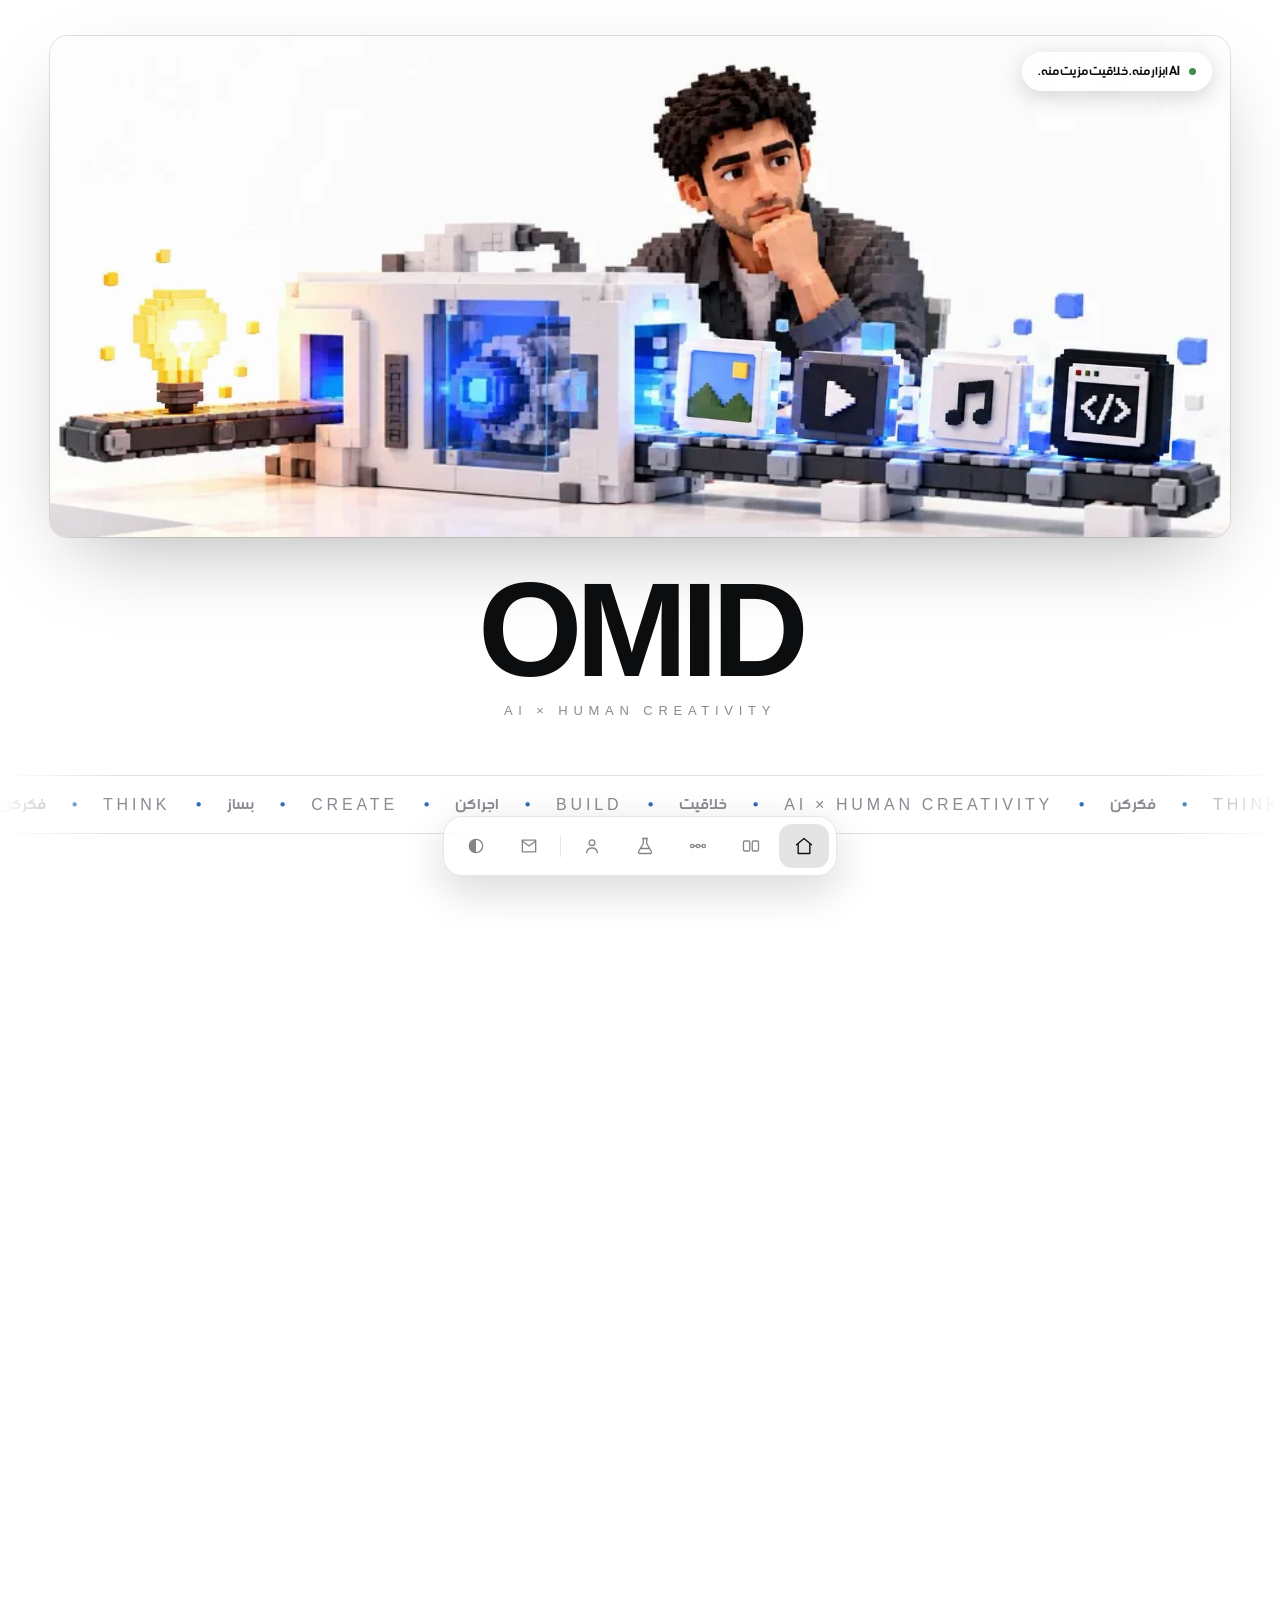
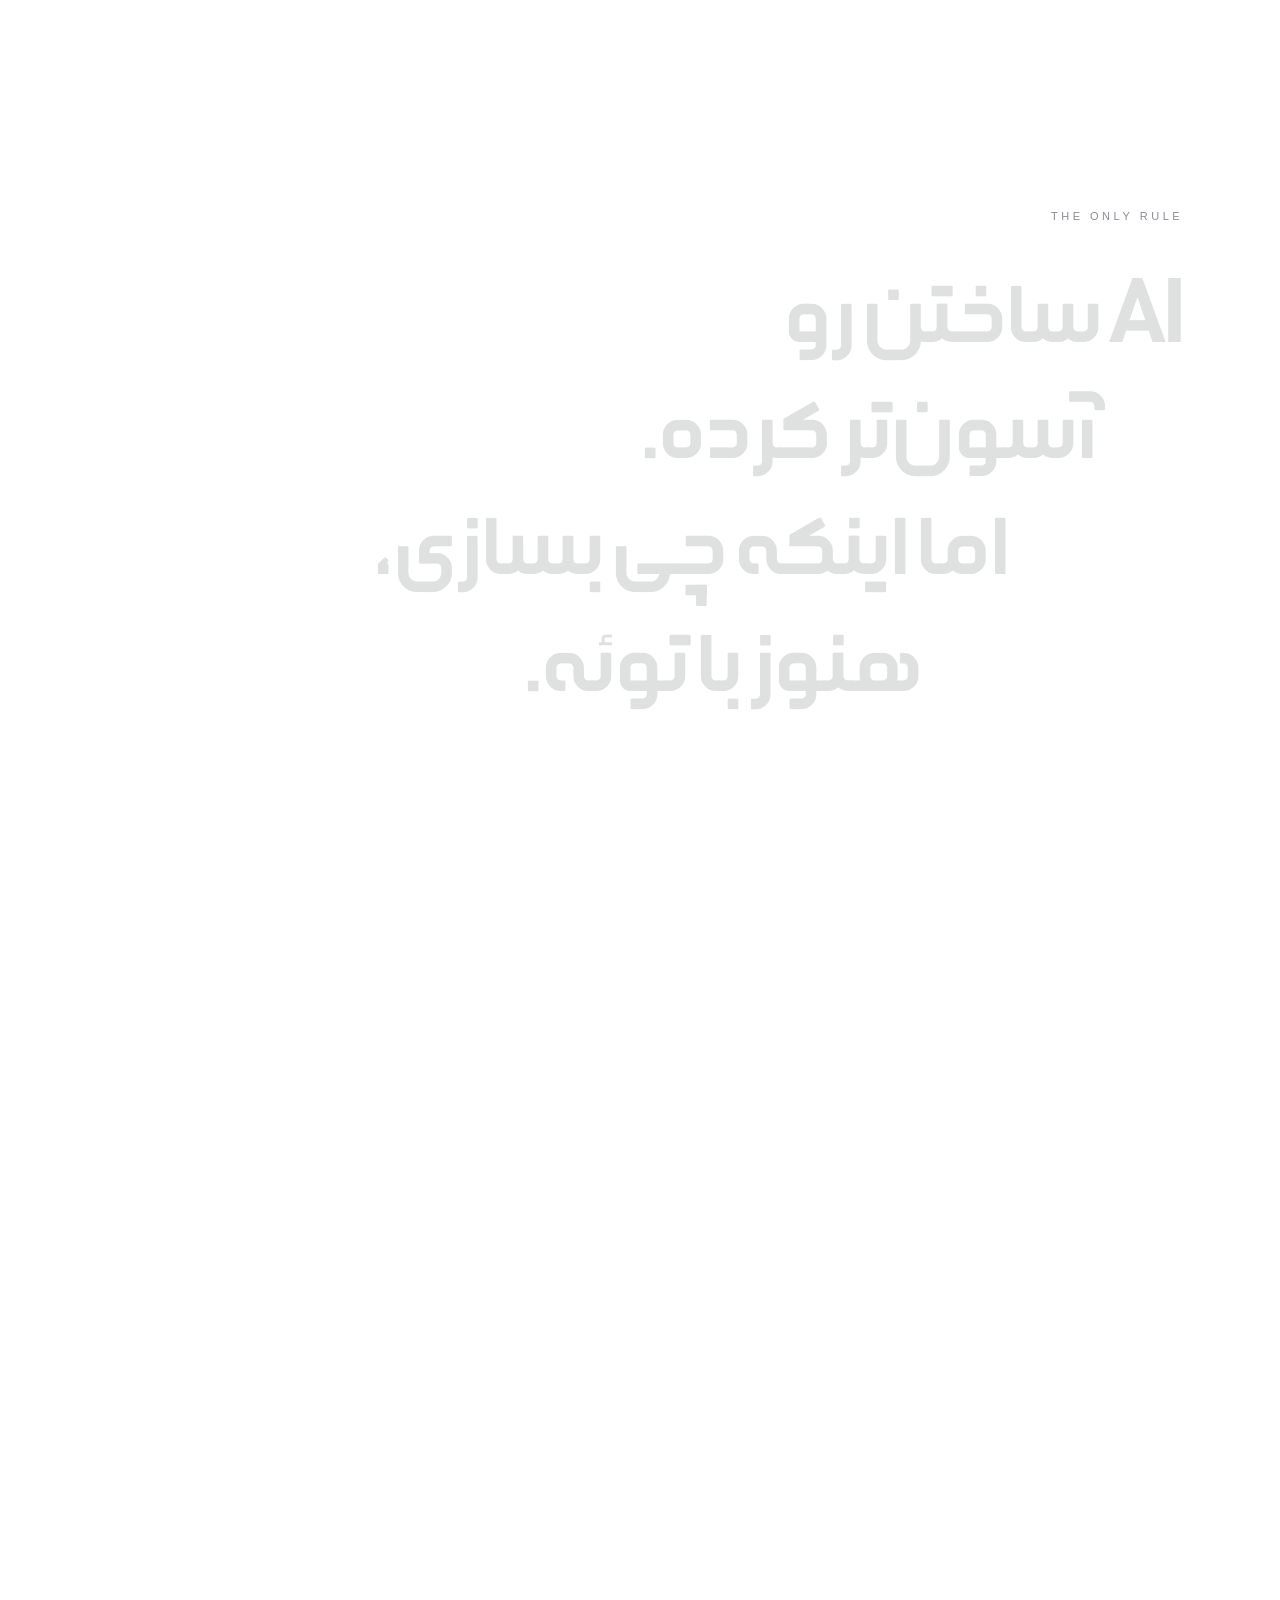
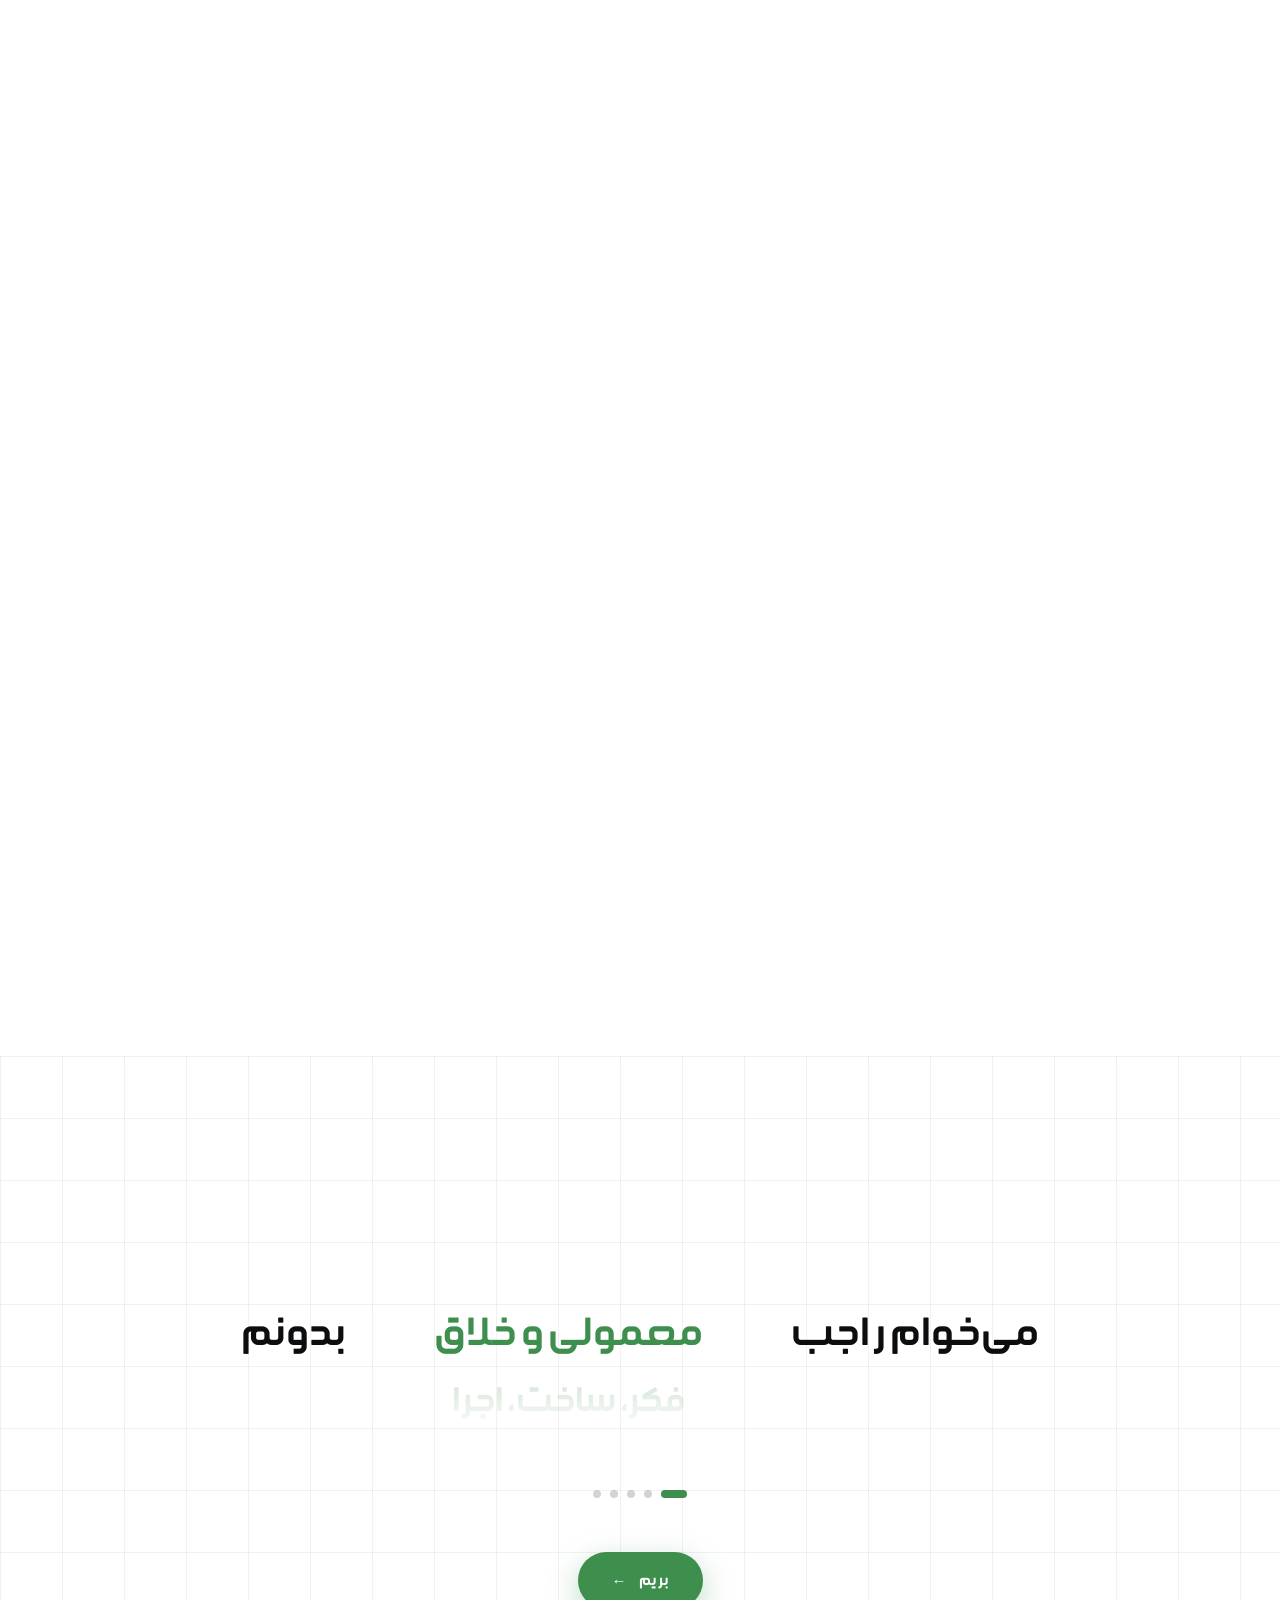
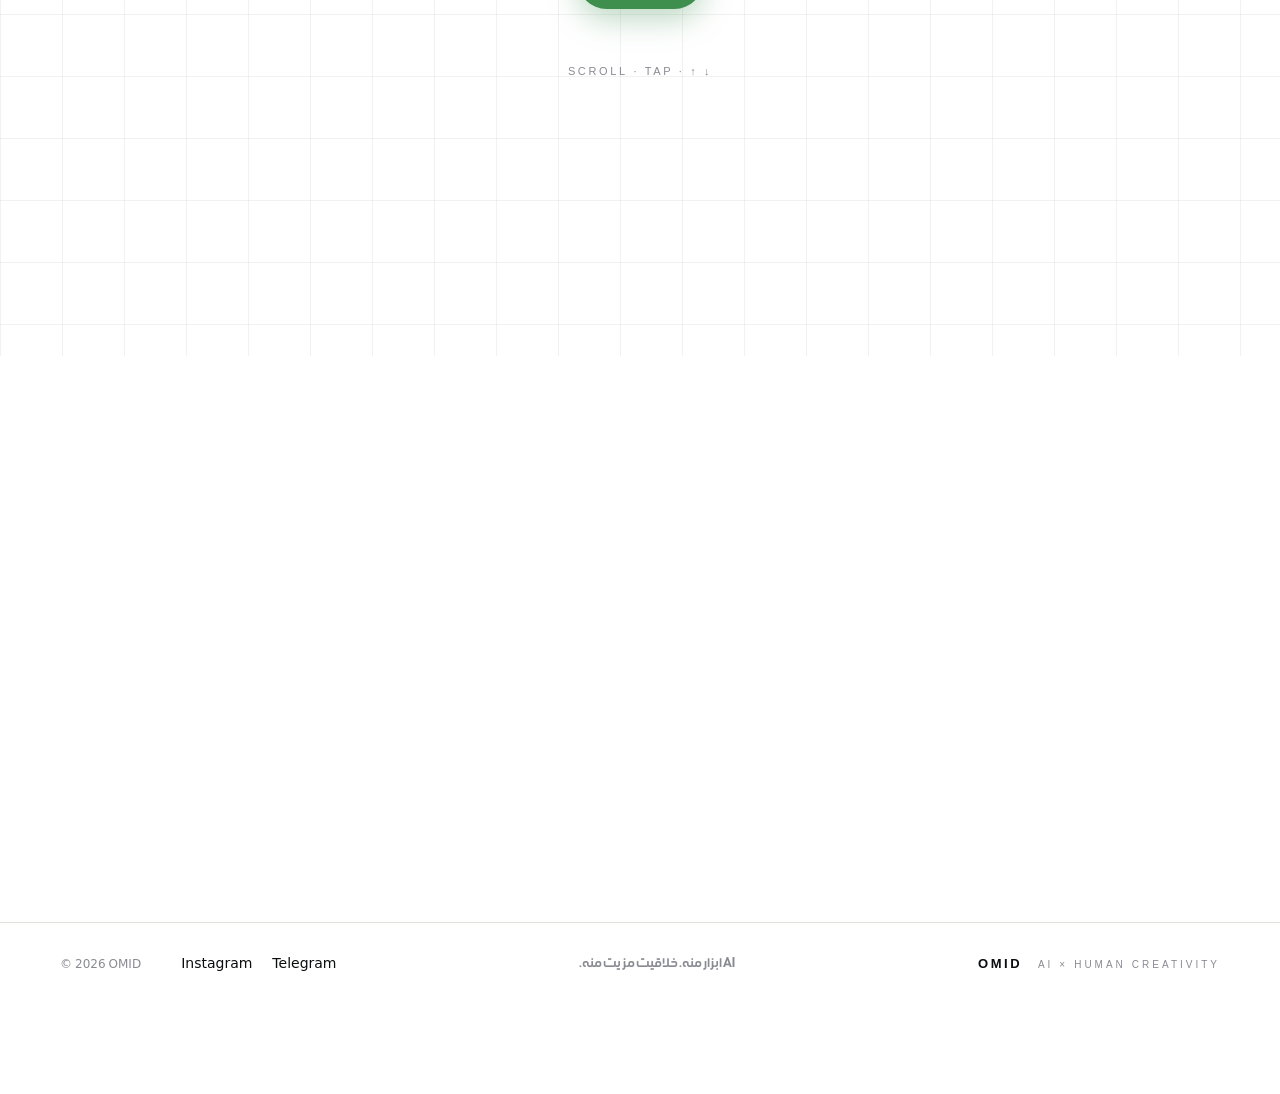
==== commit 6490d56e: "Animated machine hero, louder lab music - Hero: new voxel image; the idea bulb rides the belt into t" ====
--- a/index.html
+++ b/index.html
@@ -9,7 +9,7 @@
 <meta name="description" content="همه می‌تونن با AI محتوا و سایت بسازن، ولی همه نمی‌دونن چی بسازن. من امیدم؛ درباره خلاقیت، AI و ساختن چیزهایی که قبلاً بهشون فکر نکردیم.">
 <meta property="og:title" content="OMID — AI × Human Creativity">
 <meta property="og:description" content="همه می‌تونن با AI محتوا و سایت بسازن، ولی همه نمی‌دونن چی بسازن.">
-<meta property="og:image" content="assets/hero.jpg">
+<meta property="og:image" content="assets/og.jpg">
 <meta name="theme-color" content="#ffffff">
 <link rel="icon" href="assets/favicon.svg" type="image/svg+xml">
 <link rel="preload" href="fonts/nimkat.woff2" as="font" type="font/woff2" crossorigin>
@@ -19,11 +19,23 @@
 <body class="home">
 
 <header class="hero" data-name="hero">
-  <div class="frame">
+  <div class="frame art-frame" data-machine>
     <picture>
-      <source media="(max-width:760px)" srcset="assets/hero-sm.jpg">
-      <img src="assets/hero.jpg" alt="" fetchpriority="high">
+      <source media="(max-width:760px)" srcset="assets/hero/base-sm.webp" type="image/webp">
+      <source srcset="assets/hero/base.webp" type="image/webp">
+      <img src="assets/hero/base.jpg" width="1672" height="710" fetchpriority="high"
+        alt="امید پشت یه دستگاه نشسته؛ یه لامپ روی نوار نقاله وارد دستگاه می‌شه و از اون طرف تصویر، ویدیو، موزیک و کد بیرون میاد.">
     </picture>
+    <div class="m-layer" aria-hidden="true">
+      <div class="m-clip"><img class="m-bulb" src="assets/hero/bulb.webp" width="275" height="260" alt=""></div>
+      <span class="m-mouth"></span>
+      <span class="m-core"></span>
+      <span class="m-bits"><i></i><i></i><i></i><i></i><i></i><i></i><i></i><i></i><i></i><i></i></span>
+      <img class="m-out m-o1" src="assets/hero/i-image.webp" width="147" height="140" alt="">
+      <img class="m-out m-o2" src="assets/hero/i-video.webp" width="152" height="132" alt="">
+      <img class="m-out m-o3" src="assets/hero/i-music.webp" width="162" height="145" alt="">
+      <img class="m-out m-o4" src="assets/hero/i-code.webp" width="173" height="160" alt="">
+    </div>
     <span class="grain" aria-hidden="true"></span>
     <span class="badge"><i></i>AI ابزار منه. خلاقیت مزیت منه.</span>
   </div>
--- a/style.css
+++ b/style.css
@@ -722,3 +722,59 @@
   .idea-track{height:auto}
   .idea-stage{position:static;height:auto;padding-block:clamp(80px,14vh,150px)}
 }
+
+/* ═══════ هیرو: ایده وارد دستگاه می‌شه، محتوا بیرون میاد ═══════
+   همه‌ی مختصات به درصدِ عکس ۱۶۷۲×۷۱۰ هستن، پس روی هر اندازه‌ای جا می‌مونن. */
+.frame.art-frame{aspect-ratio:1672/710;background:#fcfcfc}
+.art-frame .badge{inset-block-start:16px;inset-block-end:auto}
+.m-layer{position:absolute;inset:0;pointer-events:none}
+.frame .m-layer img{position:absolute;inset:auto;object-fit:fill;max-width:none}
+.m-clip{position:absolute;left:0;top:0;width:21.651%;height:100%;overflow:hidden}
+.frame .m-layer .m-bulb{left:13.26%;top:40.845%;width:75.967%;height:36.62%;mix-blend-mode:multiply;transform-origin:50% 94%}
+.m-mouth{position:absolute;left:21.4%;top:58%;width:3.6%;height:19%;border-radius:4px;opacity:0;mix-blend-mode:screen;
+  background:radial-gradient(closest-side,rgba(150,190,255,1),rgba(47,111,255,.65) 60%,transparent)}
+.m-core{position:absolute;left:31.5%;top:50%;width:14%;height:40%;opacity:0;mix-blend-mode:screen;
+  background:radial-gradient(closest-side,rgba(170,205,255,.95),rgba(47,111,255,.55) 55%,transparent)}
+.m-bits{position:absolute;left:50.5%;top:69%;width:0;height:0}
+.m-bits i{position:absolute;left:0;top:0;width:clamp(4px,.7vw,10px);aspect-ratio:1;background:#3d78ff;opacity:0;border-radius:1px}
+.m-bits i:nth-child(3n){background:#9cc0ff}
+.m-bits i:nth-child(4n){background:#fff;box-shadow:0 0 0 1px rgba(47,111,255,.35)}
+.frame .m-layer .m-out{transform-origin:50% 90%}
+.frame .m-layer .m-o1{left:53.529%;top:60.141%;width:8.792%;height:19.718%}
+.frame .m-layer .m-o2{left:63.397%;top:62.676%;width:9.091%;height:18.592%}
+.frame .m-layer .m-o3{left:74.163%;top:62.676%;width:9.689%;height:20.423%}
+.frame .m-layer .m-o4{left:85.347%;top:62.254%;width:10.347%;height:22.535%}
+
+.run .m-bulb{animation:m-bulb 8s infinite}
+.run .m-mouth{animation:m-flash 8s infinite}
+.run .m-core{animation:m-core 8s infinite}
+.run .m-bits i{animation:m-bit 8s infinite;animation-delay:var(--d,0s)}
+.run .m-out{animation:m-pop 8s infinite}
+.run .m-o2{animation-delay:.3s}
+.run .m-o3{animation-delay:.6s}
+.run .m-o4{animation-delay:.9s}
+.paused .m-layer *{animation-play-state:paused!important}
+
+@keyframes m-bulb{
+  0%,6%{transform:none;opacity:1;filter:none;animation-timing-function:cubic-bezier(.55,0,.35,1)}
+  30%{transform:translate(85.45%,-7.3%) scale(.45);opacity:1;filter:brightness(1.15)}
+  31.5%{transform:translate(85.45%,-7.3%) scale(.45);opacity:0}
+  33%,82%{transform:scale(.7);opacity:0;animation-timing-function:cubic-bezier(.16,1,.3,1)}
+  92%,100%{transform:none;opacity:1}
+}
+@keyframes m-flash{0%,27%{opacity:0}31%{opacity:1}42%,100%{opacity:0}}
+@keyframes m-core{0%,30%{opacity:0}36%{opacity:1}43%{opacity:.55}48%{opacity:.9}58%,100%{opacity:0}}
+@keyframes m-bit{
+  0%,40%{transform:translate(0,0) scale(.4);opacity:0}
+  42%{opacity:1}
+  60%{transform:translate(var(--x),var(--y)) scale(1);opacity:0}
+  100%{opacity:0}
+}
+@keyframes m-pop{
+  0%,44%{transform:none;filter:none}
+  47%{transform:translateY(-7%) scale(1.09);filter:brightness(1.12) saturate(1.15);animation-timing-function:cubic-bezier(.34,1.56,.64,1)}
+  53%,100%{transform:none;filter:none}
+}
+@media (prefers-reduced-motion:reduce){
+  .run .m-layer *{animation:none!important}
+}
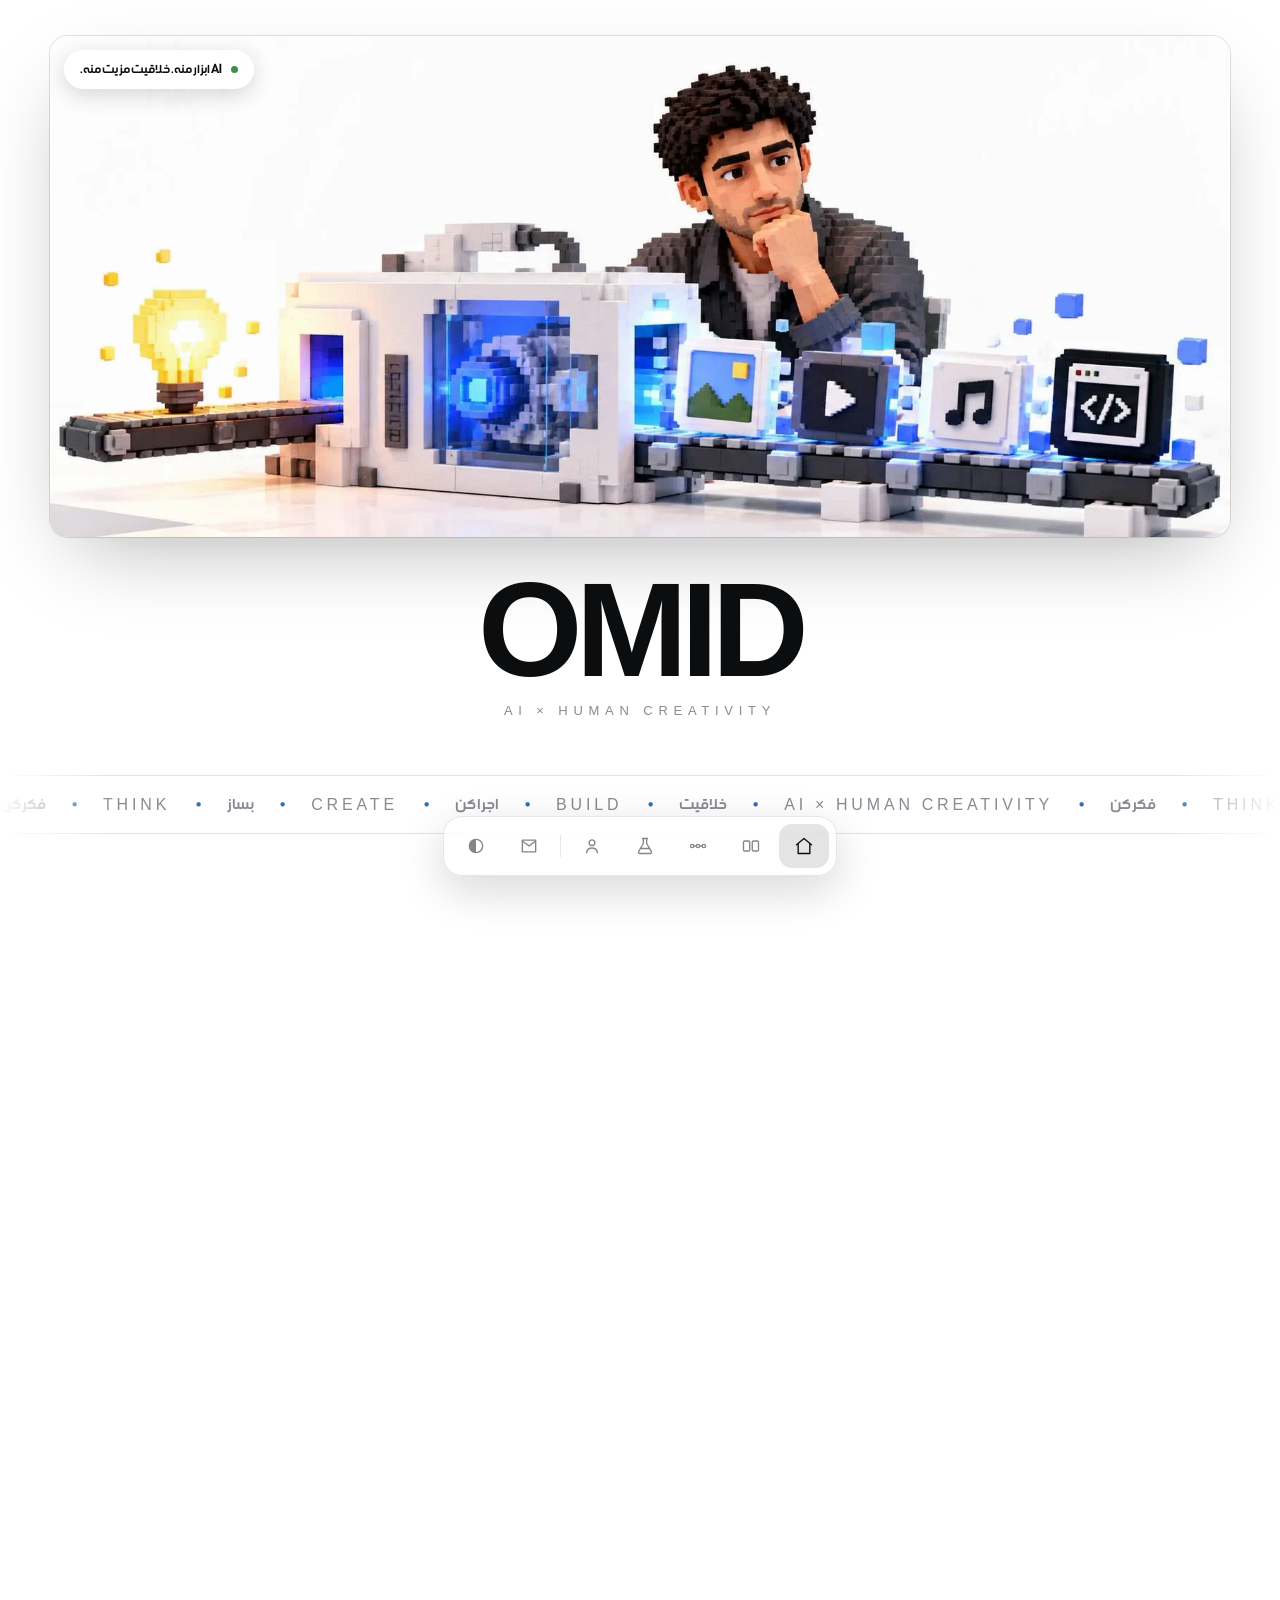
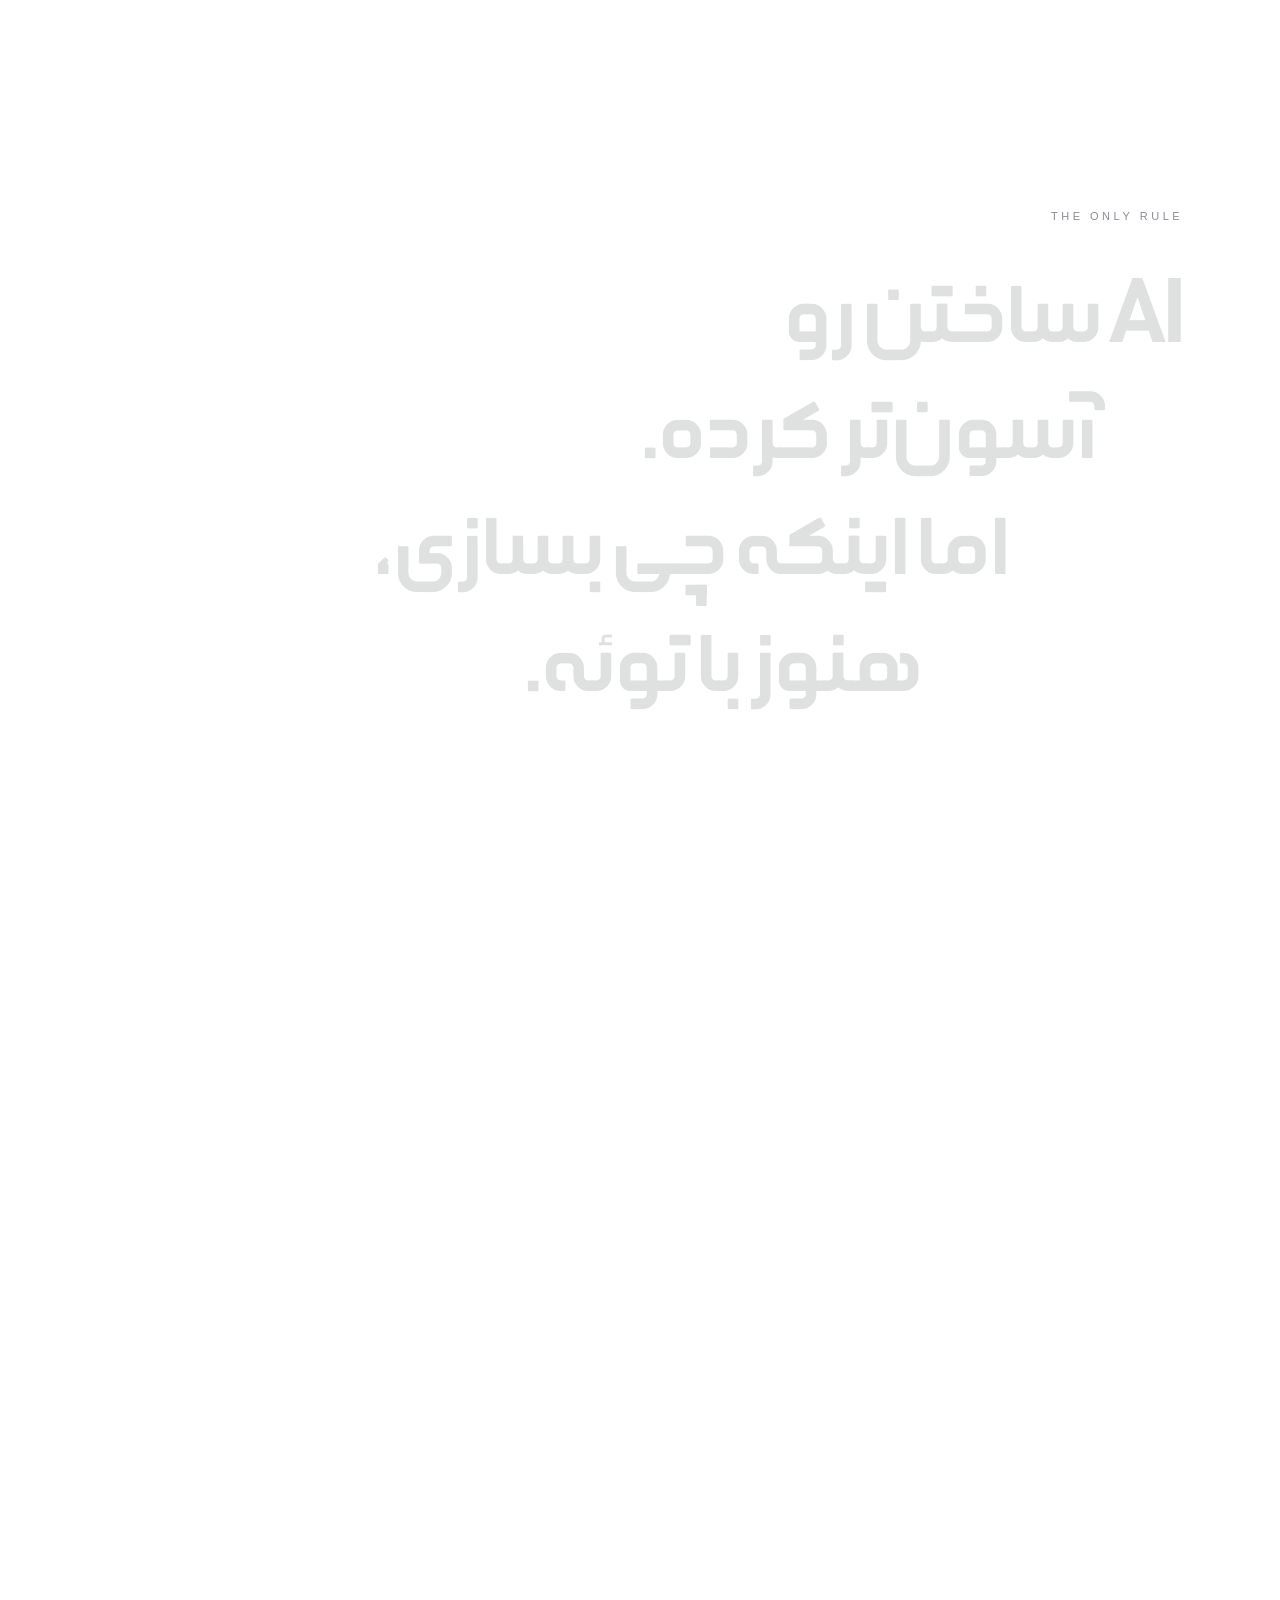
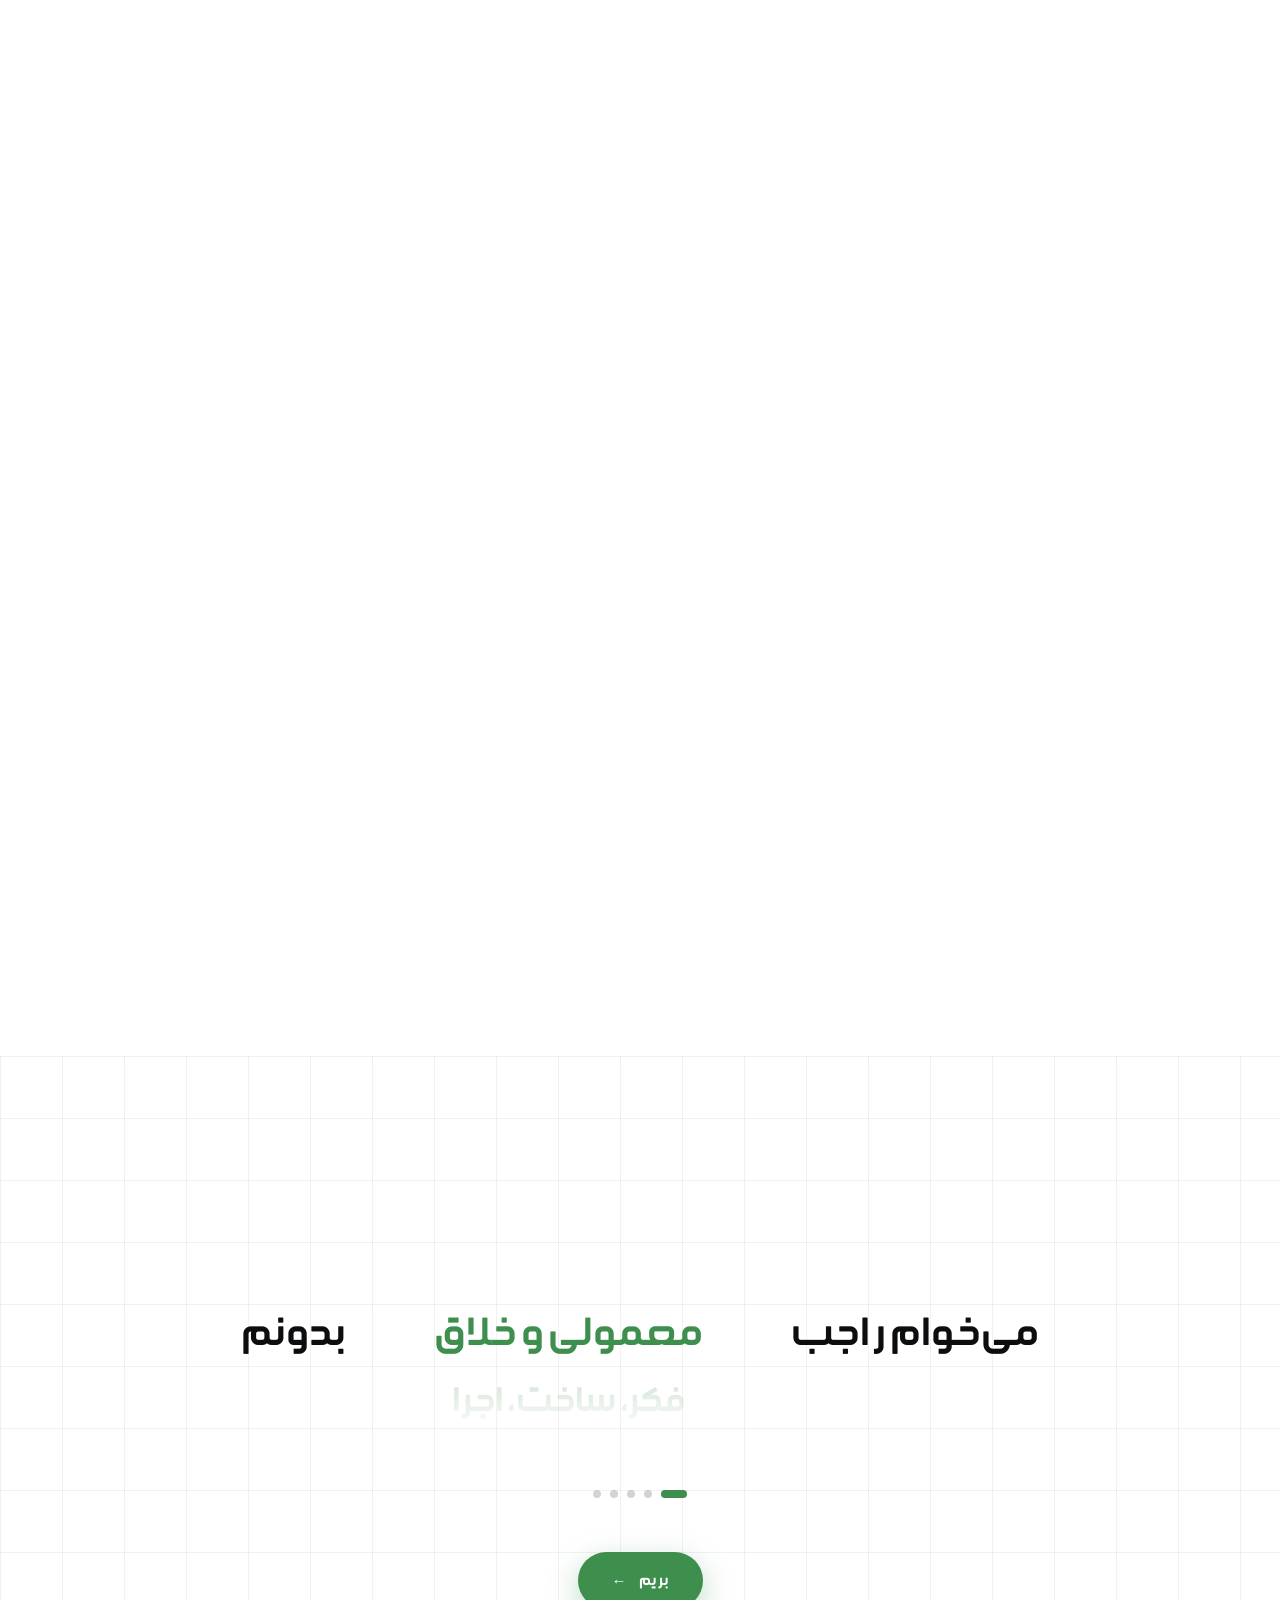
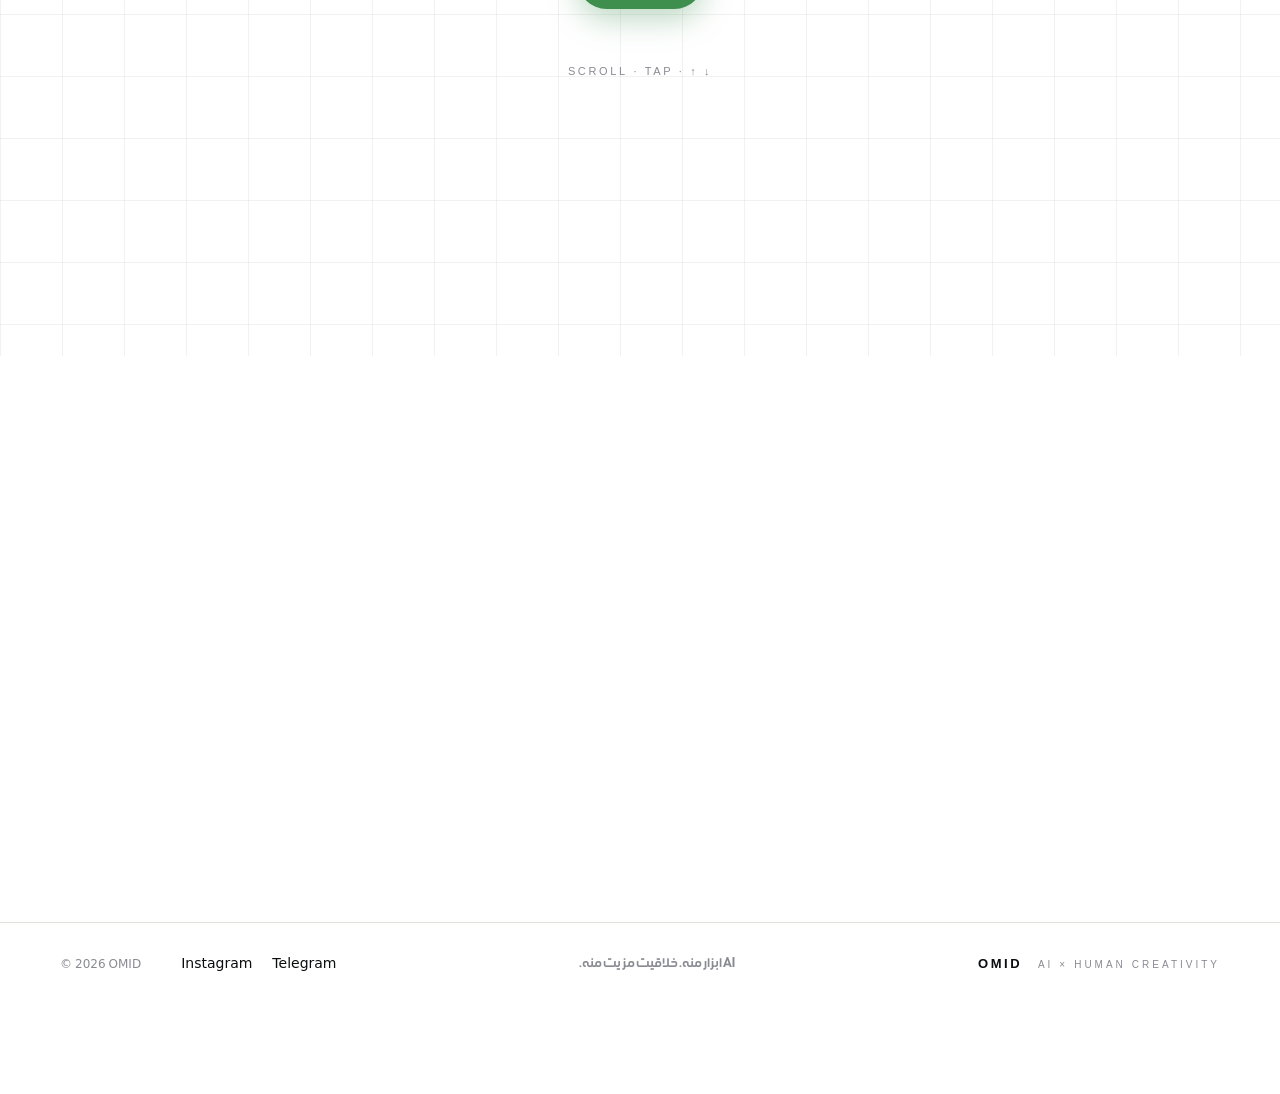
==== commit 1298d7d5: "Version CSS/JS links so phones fetch the new files Co-Authored-By: Claude Opus 5.5 <noreply@anthropi" ====
--- a/index.html
+++ b/index.html
@@ -13,8 +13,8 @@
 <meta name="theme-color" content="#ffffff">
 <link rel="icon" href="assets/favicon.svg" type="image/svg+xml">
 <link rel="preload" href="fonts/nimkat.woff2" as="font" type="font/woff2" crossorigin>
-<link rel="stylesheet" href="style.css">
-<script src="theme.js"></script>
+<link rel="stylesheet" href="style.css?v=20261006b">
+<script src="theme.js?v=20261006b"></script>
 </head>
 <body class="home">
 
@@ -153,6 +153,6 @@
   <button id="theme" type="button" data-lbl="روشن / تاریک" aria-label="تغییر روشنایی"><svg viewBox="0 0 24 24" aria-hidden="true"><circle cx="12" cy="12" r="8"/><path d="M12 4a8 8 0 0 0 0 16z" fill="currentColor" stroke="none"/></svg></button>
 </nav>
 
-<script src="app.js" defer></script>
+<script src="app.js?v=20261006b" defer></script>
 </body>
 </html>
--- a/style.css
+++ b/style.css
@@ -726,7 +726,8 @@
 /* ═══════ هیرو: ایده وارد دستگاه می‌شه، محتوا بیرون میاد ═══════
    همه‌ی مختصات به درصدِ عکس ۱۶۷۲×۷۱۰ هستن، پس روی هر اندازه‌ای جا می‌مونن. */
 .frame.art-frame{aspect-ratio:1672/710;background:#fcfcfc}
-.art-frame .badge{inset-block-start:16px;inset-block-end:auto}
+.art-frame .badge{inset-block-start:14px;inset-block-end:auto;inset-inline-start:auto;inset-inline-end:14px}
+@media (max-width:760px){.art-frame .badge{inset-block-start:10px;inset-inline-end:10px;font-size:11px;padding:6px 11px}}
 .m-layer{position:absolute;inset:0;pointer-events:none}
 .frame .m-layer img{position:absolute;inset:auto;object-fit:fill;max-width:none}
 .m-clip{position:absolute;left:0;top:0;width:21.651%;height:100%;overflow:hidden}
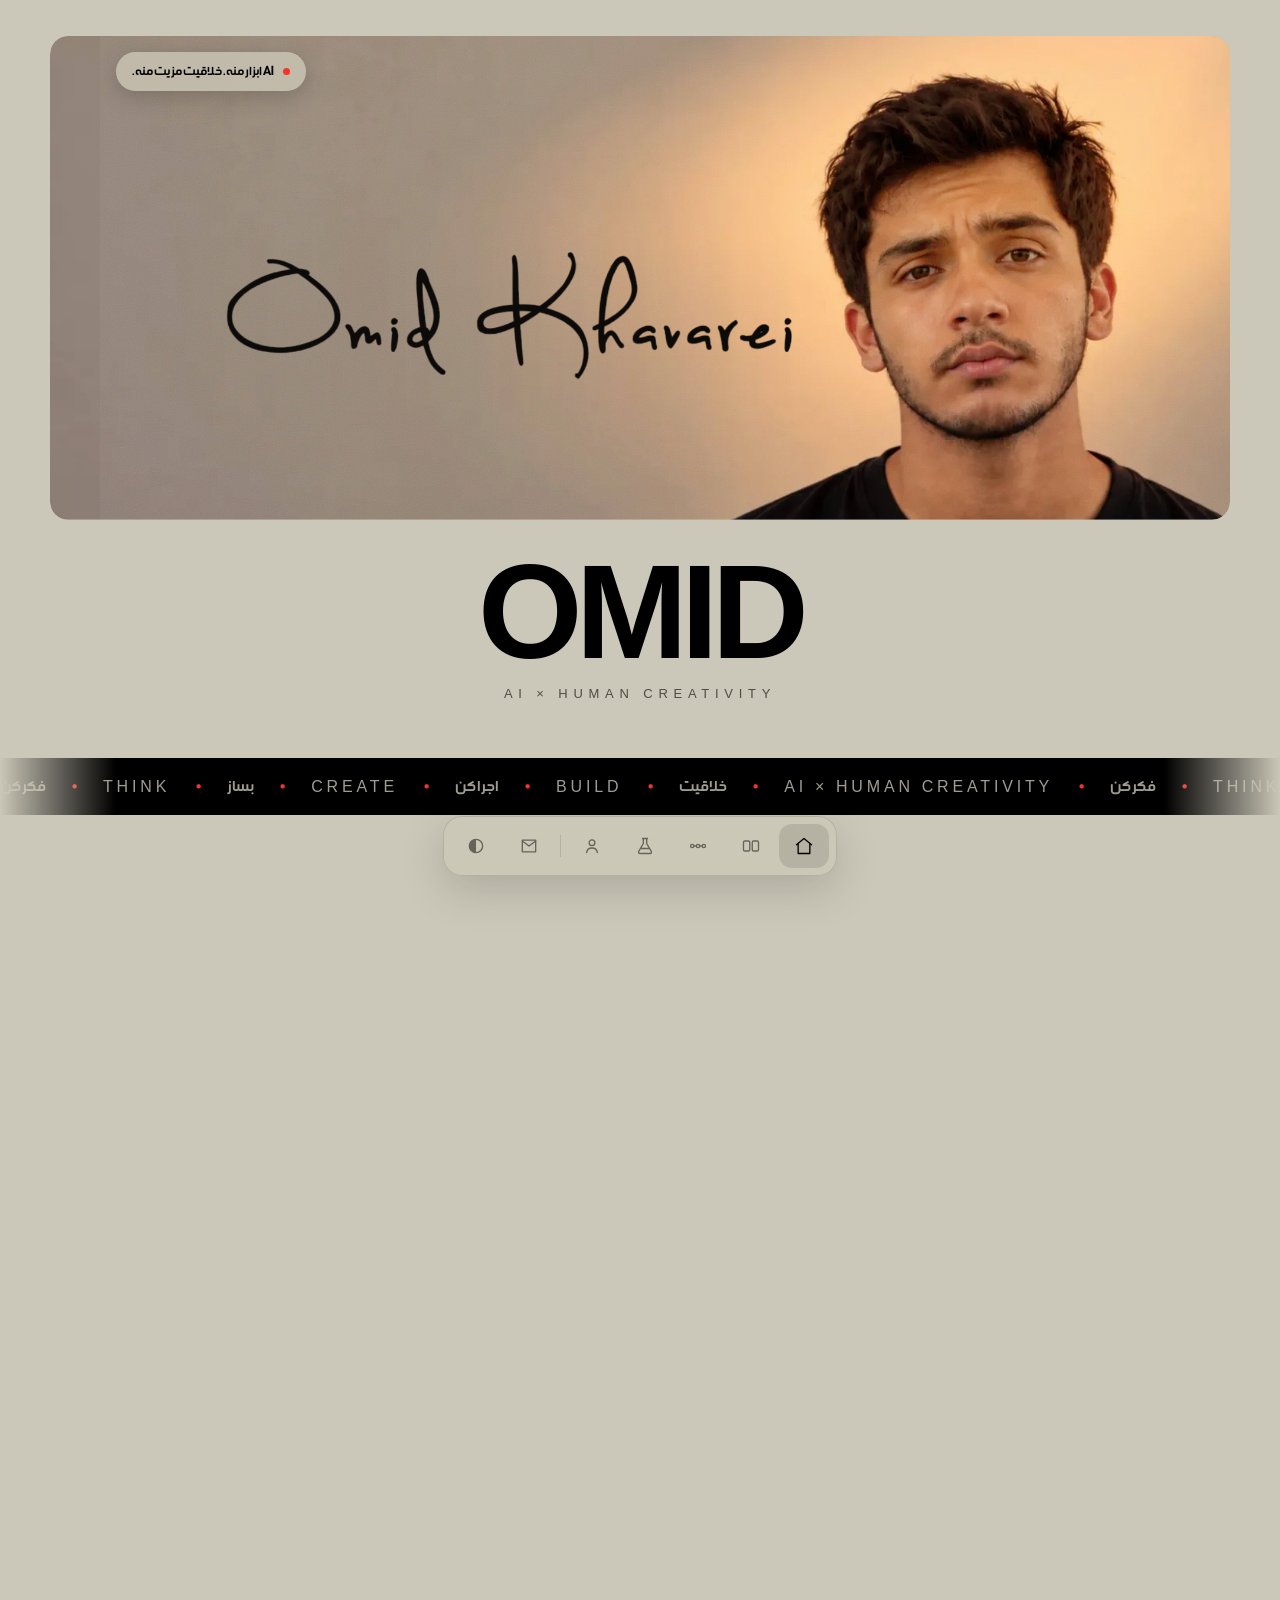
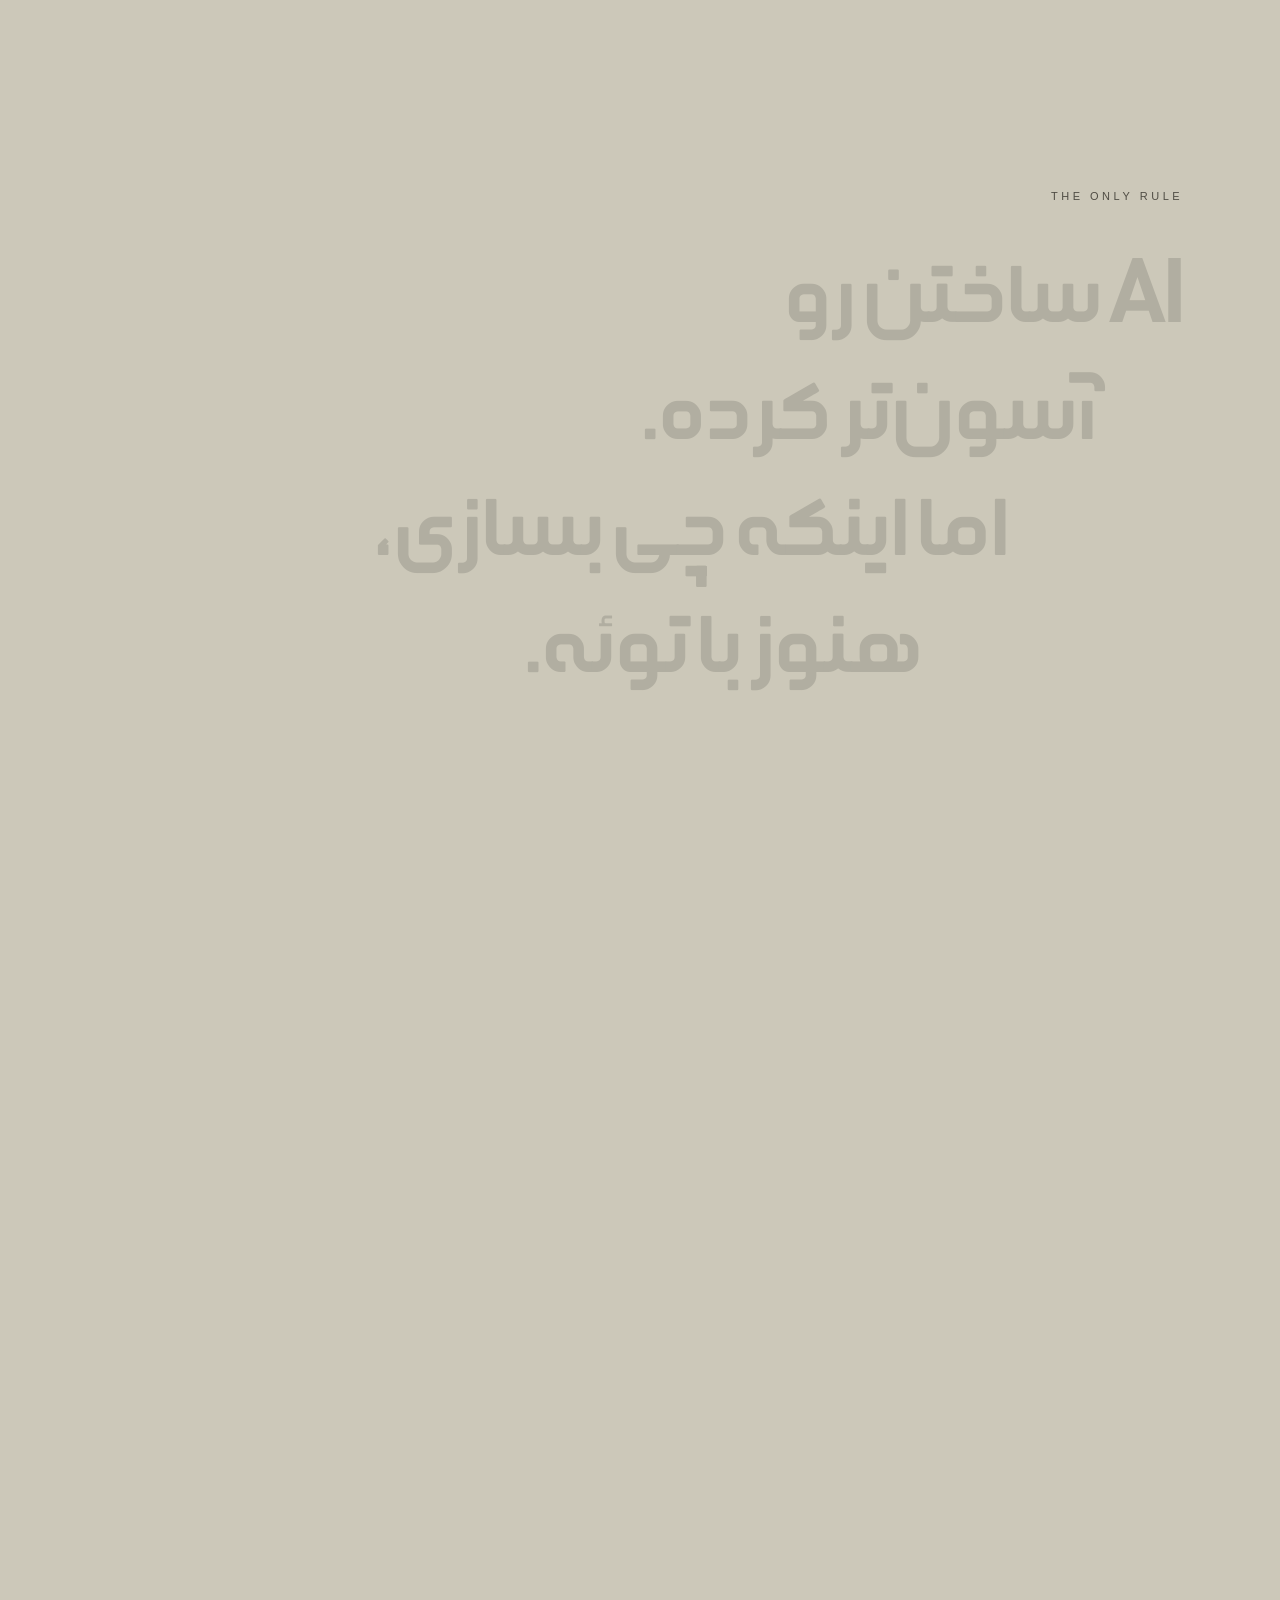
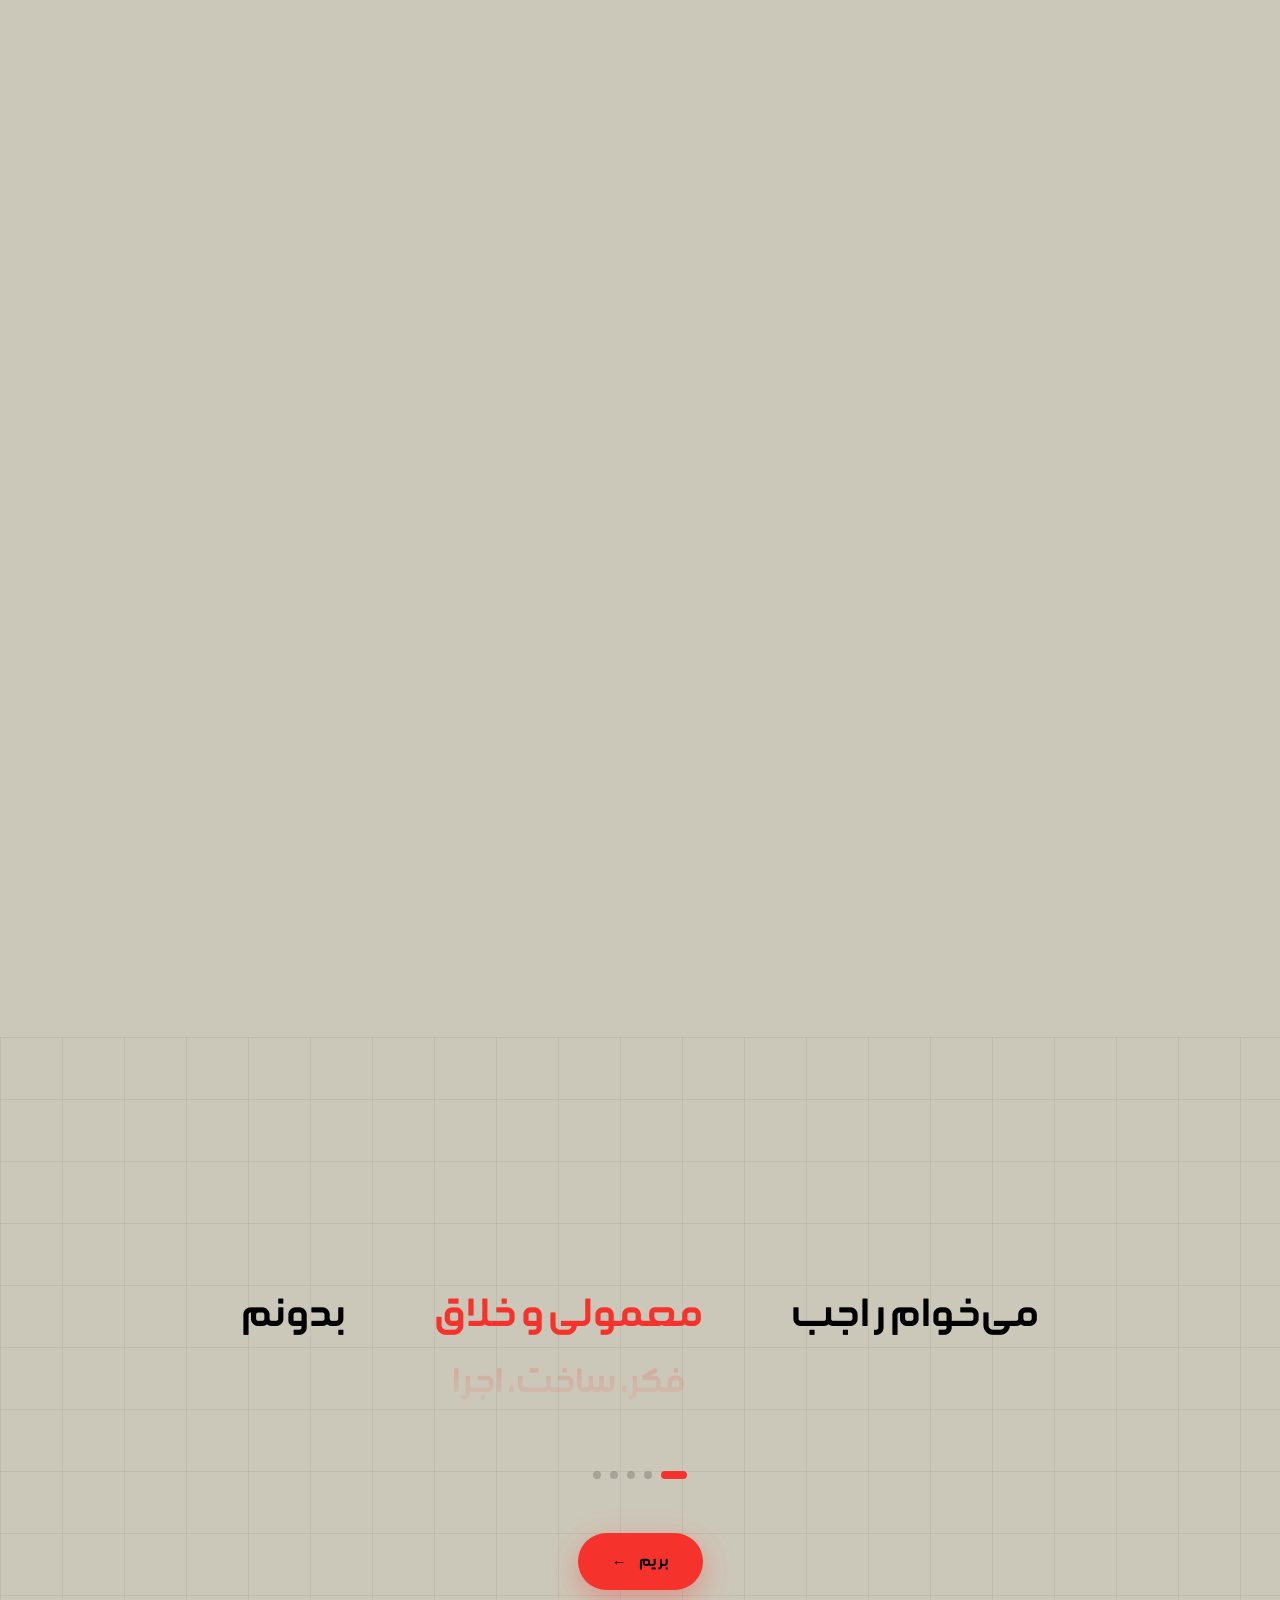
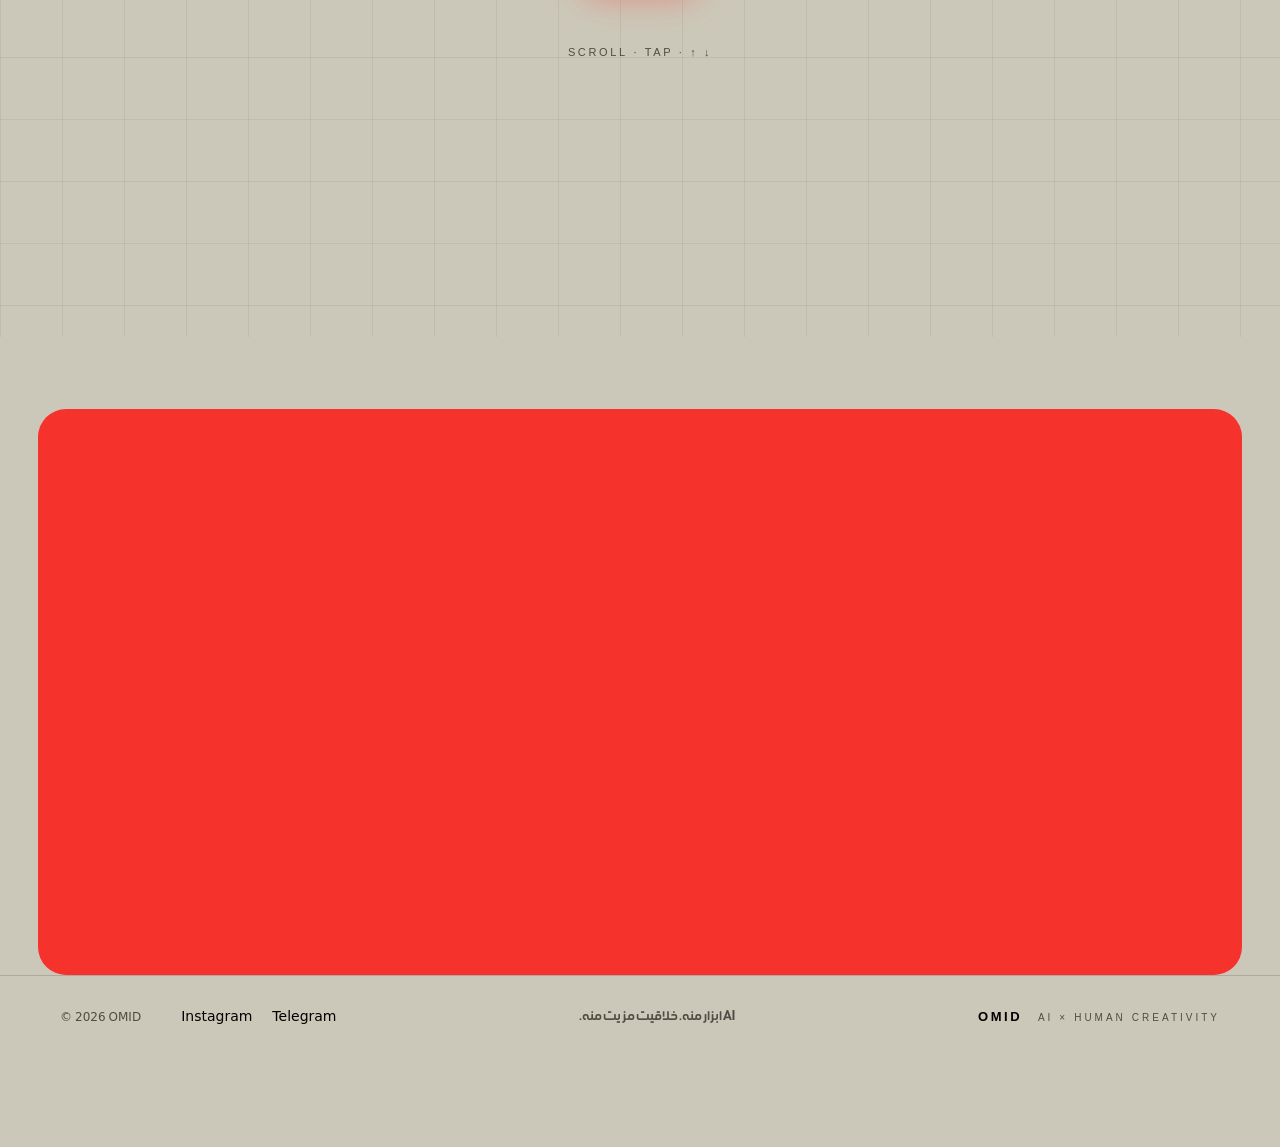
==== commit 69961e12: "New photo hero, creme/black/scarlet palette, lab explained, new motion - Hero: new portrait; signatu" ====
--- a/index.html
+++ b/index.html
@@ -10,32 +10,26 @@
 <meta property="og:title" content="OMID — AI × Human Creativity">
 <meta property="og:description" content="همه می‌تونن با AI محتوا و سایت بسازن، ولی همه نمی‌دونن چی بسازن.">
 <meta property="og:image" content="assets/og.jpg">
-<meta name="theme-color" content="#ffffff">
+<meta name="theme-color" content="#CCC8B9">
 <link rel="icon" href="assets/favicon.svg" type="image/svg+xml">
 <link rel="preload" href="fonts/nimkat.woff2" as="font" type="font/woff2" crossorigin>
-<link rel="stylesheet" href="style.css?v=20261006b">
-<script src="theme.js?v=20261006b"></script>
+<link rel="stylesheet" href="style.css?v=20261008b">
+<script src="theme.js?v=20261008b"></script>
 </head>
 <body class="home">
 
-<header class="hero" data-name="hero">
-  <div class="frame art-frame" data-machine>
-    <picture>
-      <source media="(max-width:760px)" srcset="assets/hero/base-sm.webp" type="image/webp">
-      <source srcset="assets/hero/base.webp" type="image/webp">
-      <img src="assets/hero/base.jpg" width="1672" height="710" fetchpriority="high"
-        alt="امید پشت یه دستگاه نشسته؛ یه لامپ روی نوار نقاله وارد دستگاه می‌شه و از اون طرف تصویر، ویدیو، موزیک و کد بیرون میاد.">
-    </picture>
-    <div class="m-layer" aria-hidden="true">
-      <div class="m-clip"><img class="m-bulb" src="assets/hero/bulb.webp" width="275" height="260" alt=""></div>
-      <span class="m-mouth"></span>
-      <span class="m-core"></span>
-      <span class="m-bits"><i></i><i></i><i></i><i></i><i></i><i></i><i></i><i></i><i></i><i></i></span>
-      <img class="m-out m-o1" src="assets/hero/i-image.webp" width="147" height="140" alt="">
-      <img class="m-out m-o2" src="assets/hero/i-video.webp" width="152" height="132" alt="">
-      <img class="m-out m-o3" src="assets/hero/i-music.webp" width="162" height="145" alt="">
-      <img class="m-out m-o4" src="assets/hero/i-code.webp" width="173" height="160" alt="">
+<header class="hero" data-name="hero" data-hero>
+  <div class="frame photo-frame">
+    <div class="p-par">
+      <picture class="p-img">
+        <source media="(max-width:760px)" srcset="assets/hero/photo-sm.webp" type="image/webp">
+        <source srcset="assets/hero/photo.webp" type="image/webp">
+        <img src="assets/hero/photo.jpg" width="1600" height="656" fetchpriority="high"
+          alt="امید با تی‌شرت مشکی جلوی یه دیوار کرمی با نور گرم؛ کنارش امضای دست‌نویس اسمش.">
+      </picture>
     </div>
+    <span class="p-glow" aria-hidden="true"></span>
+    <div class="p-par p-sigpar" aria-hidden="true"><img class="p-sig" src="assets/hero/sig.webp" width="981" height="242" alt=""></div>
     <span class="grain" aria-hidden="true"></span>
     <span class="badge"><i></i>AI ابزار منه. خلاقیت مزیت منه.</span>
   </div>
@@ -153,6 +147,6 @@
   <button id="theme" type="button" data-lbl="روشن / تاریک" aria-label="تغییر روشنایی"><svg viewBox="0 0 24 24" aria-hidden="true"><circle cx="12" cy="12" r="8"/><path d="M12 4a8 8 0 0 0 0 16z" fill="currentColor" stroke="none"/></svg></button>
 </nav>
 
-<script src="app.js?v=20261006b" defer></script>
+<script src="app.js?v=20261008b" defer></script>
 </body>
 </html>
--- a/style.css
+++ b/style.css
@@ -3,27 +3,21 @@
 @font-face{font-family:Poppins;src:url("fonts/poppins-600.woff2") format("woff2");font-weight:600;font-display:swap}
 
 :root{
-  --ink:#0C0D0F;        /* متن تیره */
-  --paper:#FFFFFF;      /* کاغذ */
-  --line:#E4E2DC;
-  --dim:#8A8A93;
-  --dock-bg:rgba(255,255,255,.62);
-  --dock-br:rgba(12,13,15,.10);
-  --dock-fg:#0C0D0F;
-  --grid:rgba(12,13,15,.055);
+  /* پالت: کرمی، مشکی، قرمز-نارنجی */
+  --ink:#000000; --paper:#CCC8B9; --card:#D6D2C4; --line:#ADA99B; --dim:#4F4C44;
+  --accent:#F5332C;            /* پر کردن، خط، شکل */
+  --accent-text:#9E1510;       /* متن کوچیک قرمز روی کرمی (کنتراست کافی) */
+  --on-accent:#000000;
+  --dock-bg:rgba(204,200,185,.74); --dock-br:rgba(0,0,0,.12); --dock-fg:#000000;
+  --grid:rgba(0,0,0,.06);
 }
 :root[data-theme="dark"]{
-  --ink:#F2F1ED; --paper:#0A0B0C; --line:#202226; --dim:#7C7C86;
-  --dock-bg:rgba(10,11,12,.62); --dock-br:rgba(242,241,237,.12); --dock-fg:#F2F1ED;
-  --grid:rgba(242,241,237,.06);
-}
-
-/* رنگ هر گزینه */
-.c1{--accent:#3E8E4E}  /* سبز چمنی — پرسونال برند */
-.c2{--accent:#2F6FB5}  /* آبی — طراحی سایت */
-.c3{--accent:#C4622D}  /* نارنجی — اتوماسیون */
-.c4{--accent:#7B4BA8}  /* بنفش — امید کیه */
-.c5{--accent:#B5354C}  /* قرمز — چرا AI */
+  --ink:#CCC8B9; --paper:#000000; --card:#0E0E0D; --line:#2E2D29; --dim:#8F8B80;
+  --accent:#F5332C; --accent-text:#F5332C; --on-accent:#000000;
+  --dock-bg:rgba(0,0,0,.66); --dock-br:rgba(204,200,185,.14); --dock-fg:#CCC8B9;
+  --grid:rgba(204,200,185,.07);
+}
+.c1,.c2,.c3,.c4,.c5{--accent:#F5332C}
 
 *{margin:0;padding:0;box-sizing:border-box}
 html{scroll-behavior:smooth}
@@ -54,9 +48,9 @@
   background:rgba(255,255,255,.80);backdrop-filter:blur(16px) saturate(1.5);
   -webkit-backdrop-filter:blur(16px) saturate(1.5);
   color:#0C0D0F;box-shadow:0 6px 22px rgba(12,13,15,.16)}
-.badge i{width:7px;height:7px;border-radius:50%;background:#3E8E4E;flex:none;
-  box-shadow:0 0 0 0 rgba(62,142,78,.6);animation:pulse 2.4s infinite}
-@keyframes pulse{70%{box-shadow:0 0 0 9px rgba(62,142,78,0)}100%{box-shadow:0 0 0 0 rgba(62,142,78,0)}}
+.badge i{width:7px;height:7px;border-radius:50%;background:var(--accent);flex:none;
+  box-shadow:0 0 0 0 rgba(245,51,44,.6);animation:pulse 2.4s infinite}
+@keyframes pulse{70%{box-shadow:0 0 0 9px rgba(245,51,44,0)}100%{box-shadow:0 0 0 0 rgba(245,51,44,0)}}
 
 .hero .title{text-align:center}
 .hero h1{font-family:Poppins,sans-serif;font-weight:600;direction:ltr;
@@ -76,7 +70,7 @@
 .marquee span.fa{font-family:Nimkat,sans-serif;direction:rtl;letter-spacing:0}
 .marquee span{font-size:clamp(12px,1.5vw,16px);
   letter-spacing:.24em;color:var(--dim);direction:ltr}
-.marquee b{color:var(--accent,#3E8E4E);font-size:12px}
+.marquee b{color:var(--accent,var(--accent));font-size:12px}
 @keyframes slide{from{transform:translateX(0)}to{transform:translateX(-50%)}}
 .marquee:hover .track{animation-play-state:paused}
 
@@ -94,12 +88,12 @@
   background:color-mix(in srgb,var(--paper) 74%,transparent);backdrop-filter:blur(12px);
   display:flex;flex-direction:column;gap:16px;overflow:hidden}
 .nowcard::before{content:"";position:absolute;inset-inline:0;inset-block-start:0;height:2px;
-  background:linear-gradient(90deg,transparent,#3E8E4E,transparent);opacity:.7}
+  background:linear-gradient(90deg,transparent,var(--accent),transparent);opacity:.7}
 .nowcard header{display:flex;justify-content:space-between;align-items:center;gap:12px}
 .nowcard .live{display:inline-flex;align-items:center;gap:7px;font-family:Poppins,sans-serif;
-  font-size:10px;letter-spacing:.24em;color:#3E8E4E;direction:ltr}
-.nowcard .live i{width:6px;height:6px;border-radius:50%;background:#3E8E4E;
-  box-shadow:0 0 0 0 rgba(62,142,78,.55);animation:pulse 2.4s infinite}
+  font-size:10px;letter-spacing:.24em;color:var(--accent-text);direction:ltr}
+.nowcard .live i{width:6px;height:6px;border-radius:50%;background:var(--accent);
+  box-shadow:0 0 0 0 rgba(245,51,44,.55);animation:pulse 2.4s infinite}
 .nowcard .wk{font-size:12px;color:var(--dim);direction:rtl}
 .nowcard .head{font-size:clamp(18px,2.4vw,26px);line-height:1.85;direction:rtl;text-align:right}
 .nowcard .body{font-size:clamp(14px,1.7vw,16px);line-height:2.1;color:var(--dim);
@@ -110,10 +104,10 @@
 .nowcard .log li::before{content:"";position:absolute;inset-inline-start:0;top:.42em;
   width:9px;height:9px;border-radius:50%;border:1.5px solid var(--line)}
 .nowcard .log li.done{color:var(--ink)}
-.nowcard .log li.done::before{background:#3E8E4E;border-color:#3E8E4E}
+.nowcard .log li.done::before{background:var(--accent);border-color:var(--accent-text)}
 .nowcard .log li.doing{color:var(--ink)}
-.nowcard .log li.doing::before{border-color:#3E8E4E;
-  box-shadow:inset 0 0 0 2px var(--paper),0 0 0 3px rgba(62,142,78,.18)}
+.nowcard .log li.doing::before{border-color:var(--accent-text);
+  box-shadow:inset 0 0 0 2px var(--paper),0 0 0 3px rgba(245,51,44,.18)}
 
 @media (max-width:760px){
   .hero{padding-top:56px}
@@ -184,7 +178,7 @@
 
 /* دکمه */
 .go{display:inline-flex;align-items:center;gap:12px;padding:16px 34px;border-radius:99px;
-  background:var(--accent);color:#fff;font-size:17px;border:0;cursor:pointer;
+  background:var(--accent);color:var(--on-accent);font-size:17px;border:0;cursor:pointer;
   transition:transform .3s,box-shadow .3s,background .5s;
   box-shadow:0 10px 30px color-mix(in srgb,var(--accent) 34%,transparent)}
 .go:hover{transform:translateY(-2px);
@@ -221,7 +215,7 @@
   direction:ltr;transition:color .3s}
 .back:hover{color:var(--ink)}
 .band .kicker{font-family:Poppins,sans-serif;font-size:11px;letter-spacing:.32em;
-  text-transform:uppercase;color:var(--accent);direction:ltr}
+  text-transform:uppercase;color:var(--accent-text);direction:ltr}
 .band .row{display:grid;grid-template-columns:1fr auto;gap:clamp(20px,5vw,60px);
   align-items:end}
 .band h1{font-size:clamp(30px,5.6vw,68px);line-height:1.42;direction:rtl;
@@ -245,13 +239,13 @@
 .index a{display:block;padding:9px 12px;border-radius:9px;font-size:13px;direction:rtl;
   color:var(--dim);transition:all .3s;border-inline-end:2px solid transparent}
 .index a:hover{color:var(--ink);background:color-mix(in srgb,var(--accent) 6%,transparent)}
-.index a.on{color:var(--accent);border-inline-end-color:var(--accent);
+.index a.on{color:var(--accent-text);border-inline-end-color:var(--accent);
   background:color-mix(in srgb,var(--accent) 8%,transparent)}
 
 .sec{padding:clamp(44px,7vh,84px) 0;scroll-margin-top:30px}
 .sec + .sec{border-top:1px solid var(--line)}
 .sec .lbl{font-family:Poppins,sans-serif;font-size:10px;letter-spacing:.3em;
-  text-transform:uppercase;color:var(--accent);direction:ltr;margin-bottom:14px}
+  text-transform:uppercase;color:var(--accent-text);direction:ltr;margin-bottom:14px}
 .sec h2{font-size:clamp(21px,3vw,36px);line-height:1.6;direction:rtl;text-align:right;
   margin-bottom:14px}
 .sec p{direction:rtl;text-align:right;line-height:2.15;color:var(--dim);
@@ -265,7 +259,7 @@
   transition:border-color .35s,background .35s,transform .35s;background:var(--paper)}
 .list li:hover{border-color:color-mix(in srgb,var(--accent) 40%,transparent);
   background:color-mix(in srgb,var(--accent) 4%,var(--paper));transform:translateY(-2px)}
-.list .n{font-family:Poppins,sans-serif;font-size:11px;color:var(--accent);
+.list .n{font-family:Poppins,sans-serif;font-size:11px;color:var(--accent-text);
   letter-spacing:.16em;display:block;margin-bottom:10px;direction:ltr}
 .list h3{font-size:clamp(15px,1.9vw,19px);direction:rtl;text-align:right;margin-bottom:7px}
 .list p{font-size:14px;line-height:1.95;margin:0}
@@ -277,7 +271,7 @@
   border-bottom:1px solid var(--line);direction:rtl}
 .vs .cap i{width:7px;height:7px;border-radius:50%;flex:none}
 .vs.bad .cap i,.vs figure.bad .cap i{background:#C4545A}
-.vs figure.good .cap i{background:#3E8E4E}
+.vs figure.good .cap i{background:var(--accent)}
 .vs .win{padding:18px;display:flex;flex-direction:column;gap:9px;min-height:172px;
   background:color-mix(in srgb,var(--ink) 3%,var(--paper))}
 .vs .bar{height:9px;border-radius:4px;background:color-mix(in srgb,var(--ink) 11%,transparent)}
@@ -296,7 +290,7 @@
   justify-content:space-between;align-items:center;gap:18px;direction:rtl;
   font-size:clamp(14px,1.8vw,18px)}
 .qa summary::-webkit-details-marker{display:none}
-.qa .mk{color:var(--accent);font-family:Poppins,sans-serif;transition:transform .35s;flex:none}
+.qa .mk{color:var(--accent-text);font-family:Poppins,sans-serif;transition:transform .35s;flex:none}
 .qa[open] .mk{transform:rotate(45deg)}
 .qa .bd{direction:rtl;text-align:right;color:var(--dim);font-size:14px;line-height:2.15;
   padding:0 2px 22px;max-width:64ch;margin-inline-start:auto}
@@ -317,7 +311,6 @@
    همه‌چیز از متغیرهای خود سایت میاد (--ink, --paper, --line, --dim, --accent)
    تا حالت تاریک و رنگ هر صفحه خودبه‌خود درست بمونه.
    ════════════════════════════════════════════════════════════════════ */
-.home{--accent:#2F6FB5}
 .qa-list{margin-top:26px}
 
 /* ورود آرام */
@@ -333,11 +326,11 @@
 .chip{display:inline-flex;align-items:center;min-height:36px;padding:0 16px;border-radius:99px;
   border:1px solid var(--line);background:var(--paper);color:var(--ink);font:inherit;font-size:13px;cursor:pointer;
   transition:border-color .2s,color .2s}
-.chip:hover{border-color:var(--accent);color:var(--accent)}
+.chip:hover{border-color:var(--accent);color:var(--accent-text)}
 
 /* ───── خط‌خطی دستی ───── */
 .ink{position:absolute;overflow:visible;pointer-events:none;fill:none;
-  stroke:var(--accent,#2F6FB5);stroke-width:3;stroke-linecap:round;stroke-linejoin:round}
+  stroke:var(--accent);stroke-width:3;stroke-linecap:round;stroke-linejoin:round}
 .ink path{stroke-dasharray:1;stroke-dashoffset:0}
 .js .ink path{stroke-dashoffset:1;opacity:0;transition:opacity .15s}
 .js .drawn .ink path,.js .ink.drawn path{stroke-dashoffset:0;opacity:1;transition:stroke-dashoffset .9s cubic-bezier(.6,.05,.3,1),opacity .1s}
@@ -347,7 +340,7 @@
 .ink-under-svg{inset-inline:-2%;bottom:-.1em;width:104%;height:.28em}
 
 /* ───── قاب انتخاب (مثل نرم‌افزار طراحی) ───── */
-.h{position:absolute;width:9px;height:9px;background:var(--paper);border:1.5px solid var(--accent,#2F6FB5)}
+.h{position:absolute;width:9px;height:9px;background:var(--paper);border:1.5px solid var(--accent)}
 .h-tl{top:-5px;left:-5px}.h-tr{top:-5px;right:-5px}.h-bl{bottom:-5px;left:-5px}.h-br{bottom:-5px;right:-5px}
 .sel-word{position:relative;display:inline-block}
 .sel-box{position:absolute;inset:-.06em -.1em -.02em;border:1.5px solid var(--accent);pointer-events:none;
@@ -391,7 +384,7 @@
 .foot-brand span{font-weight:400;color:var(--dim);font-size:10px;letter-spacing:.3em;margin-inline-start:10px}
 .foot-links{display:flex;gap:20px;direction:ltr;justify-content:flex-end}
 .foot-links a{color:var(--ink);transition:color .2s}
-.foot-links a:hover{color:var(--accent,#2F6FB5)}
+.foot-links a:hover{color:var(--accent-text)}
 .foot-copy{direction:ltr;text-align:right;font-size:12px}
 @media (min-width:900px){
   .foot-in{grid-template-columns:auto 1fr auto auto;align-items:center;gap:40px}
@@ -409,12 +402,12 @@
 .cmp{display:grid;gap:18px;align-items:center}
 .pane-lbl{display:inline-block;margin-bottom:12px;font-size:13px;line-height:1;padding:8px 13px 7px;border-radius:99px;
   background:color-mix(in srgb,var(--ink) 6%,var(--paper));color:var(--dim)}
-.pane-lbl.on{background:var(--accent);color:#fff}
+.pane-lbl.on{background:var(--accent);color:var(--on-accent)}
 .cmp .pane-cap{margin-top:14px;font-size:14px;line-height:2;color:var(--dim);max-width:46ch}
 .cmp .cmp-pivot{position:relative;display:flex;align-items:center;gap:12px;font-size:clamp(20px,2.2vw,26px);line-height:1.4;color:var(--ink)}
 .cmp-pivot .ink-arrow{position:relative;width:62px;height:22px;flex:none;transform:rotate(-90deg)}
 .cmp .cmp-diff{font-size:clamp(16px,1.9vw,20px);line-height:1.9;color:var(--ink)}
-.cmp-diff b{font-weight:400;color:var(--accent)}
+.cmp-diff b{font-weight:400;color:var(--accent-text)}
 @media (min-width:900px){
   .cmp{grid-template-columns:4fr 2fr 6fr;column-gap:22px}
   .cmp .cmp-pivot{flex-direction:column;text-align:center;font-size:clamp(17px,1.6vw,22px)}
@@ -447,7 +440,7 @@
 .drop{position:relative;padding:clamp(12px,2vw,24px)}
 .drop-svg{display:block;width:100%;height:auto;overflow:visible}
 .drop-measure path{fill:none;stroke:var(--accent);stroke-width:1.2}
-.drop-cm{direction:ltr;font-family:Poppins,sans-serif;font-size:11px;fill:var(--accent);letter-spacing:.06em}
+.drop-cm{direction:ltr;font-family:Poppins,sans-serif;font-size:11px;fill:var(--accent-text);letter-spacing:.06em}
 .drop-phone rect{fill:var(--ink)}
 .drop-phone .drop-screen{fill:color-mix(in srgb,var(--accent) 55%,var(--ink))}
 .drop-lines{fill:none;stroke:var(--line);stroke-width:2;stroke-linecap:round;transition:opacity .2s}
@@ -472,7 +465,7 @@
 .mc-list i{flex:1;border-bottom:1.5px dotted var(--line);transform:translateY(-4px)}
 .mc-list b{font-weight:400}
 .mc-pick .ink-circle{inset:-10% auto -10% -14px;width:62%;height:120%}
-.menu-card .mc-note{position:absolute;top:clamp(96px,11vw,124px);right:clamp(14px,3vw,34px);color:var(--accent);font-size:16px;
+.menu-card .mc-note{position:absolute;top:clamp(96px,11vw,124px);right:clamp(14px,3vw,34px);color:var(--accent-text);font-size:16px;
   transform:rotate(-7deg);opacity:0;transition:opacity .4s}
 .menu-card.drawn .mc-note{opacity:1;transition-delay:.7s}
 .menu-card .mc-copy{margin-top:20px;padding-top:16px;border-top:1px solid var(--line);font-size:clamp(20px,2.2vw,28px);line-height:1.6;color:var(--ink)}
@@ -508,7 +501,7 @@
   transition:transform .48s cubic-bezier(.16,1,.3,1),width .48s cubic-bezier(.16,1,.3,1),height .48s cubic-bezier(.16,1,.3,1),opacity .3s}
 .mini-frame.on{opacity:1}
 .mini-frame b{position:absolute;bottom:100%;right:-1.5px;margin-bottom:5px;padding:5px 7px 4px;border-radius:3px;
-  background:var(--accent);color:#fff;font-weight:400;font-size:11px;line-height:1;white-space:nowrap}
+  background:var(--accent);color:var(--on-accent);font-weight:400;font-size:11px;line-height:1;white-space:nowrap}
 
 /* CREATE */
 .create{padding:clamp(18px,2.4vw,32px)}
@@ -613,7 +606,7 @@
 @media (hover:hover){
   .social:hover::after{transform:scaleX(1)}
   .social:hover .s-name,.social:hover .s-handle{transform:translateX(12px)}
-  .social:hover .s-handle,.social:hover .s-arrow{color:var(--accent)}
+  .social:hover .s-handle,.social:hover .s-arrow{color:var(--accent-text)}
   .social:hover .s-arrow{transform:translate(6px,-6px)}
 }
 .social:focus-visible::after{transform:scaleX(1)}
@@ -621,7 +614,7 @@
 /* ═══════ آزمایشگاه ═══════ */
 .status{display:inline-flex;align-items:center;gap:6px;justify-self:start;font-size:12px;line-height:1;padding:6px 10px 5px;border-radius:99px;white-space:nowrap}
 .status::before{content:"";width:6px;height:6px;border-radius:50%;background:currentColor}
-.status.testing{background:color-mix(in srgb,var(--accent) 12%,var(--paper));color:var(--accent)}
+.status.testing{background:color-mix(in srgb,var(--accent) 12%,var(--paper));color:var(--accent-text)}
 .status.done{background:color-mix(in srgb,var(--ink) 6%,var(--paper));color:var(--ink)}
 .status.always{background:var(--ink);color:var(--paper)}
 .live-dot{position:relative;display:inline-block;width:8px;height:8px;border-radius:50%;background:var(--accent);flex:none}
@@ -636,7 +629,7 @@
 .node-a{display:grid;gap:8px;padding:18px 20px 16px;border-radius:14px;background:var(--paper);border:1px solid var(--line);
   box-shadow:0 8px 24px -14px rgba(12,13,15,.25);transition:box-shadow .3s,border-color .3s,transform .3s}
 .node-a:hover{border-color:color-mix(in srgb,var(--accent) 40%,var(--line));transform:translateY(-2px);box-shadow:0 18px 40px -18px rgba(12,13,15,.32)}
-.n-cat{font-family:Poppins,sans-serif;font-size:10.5px;letter-spacing:.18em;color:var(--accent);direction:ltr;text-align:right}
+.n-cat{font-family:Poppins,sans-serif;font-size:10.5px;letter-spacing:.18em;color:var(--accent-text);direction:ltr;text-align:right}
 .n-title{font-size:18px;line-height:1.6}
 .n-viz{display:block;height:40px}
 .n-viz.bars{display:flex;align-items:center;gap:4px;direction:ltr}
@@ -649,7 +642,7 @@
   radial-gradient(circle at 70% 60%,var(--line) 0 1.5px,transparent 2px) 0 0/5px 5px,color-mix(in srgb,var(--ink) 4%,var(--paper))}
 .n-viz.combo{display:flex;align-items:center;gap:8px;font-size:15px}
 .n-viz.combo i{font-style:normal;padding:0 10px;line-height:28px;border-radius:99px;background:color-mix(in srgb,var(--ink) 6%,var(--paper))}
-.n-viz.combo b{font-weight:400;color:var(--accent)}
+.n-viz.combo b{font-weight:400;color:var(--accent-text)}
 .n-viz.strike{font-size:16px;line-height:40px;color:var(--dim)}
 .n-viz.strike s{text-decoration-color:var(--accent);text-decoration-thickness:2px}
 .n-viz.cols{display:grid;grid-template-columns:repeat(6,1fr);gap:4px}
@@ -685,13 +678,13 @@
 .field-in.area{resize:vertical;min-height:120px}
 .exp .combo{display:flex;flex-wrap:wrap;align-items:center;gap:12px;font-size:clamp(22px,3vw,32px);line-height:1.6;color:var(--ink);
   padding:20px;border-radius:14px;background:color-mix(in srgb,var(--ink) 4%,var(--paper));min-height:7.5rem}
-.combo-x{color:var(--accent)}
+.combo-x{color:var(--accent-text)}
 .combo-b{color:var(--dim)}
 .combo.is-shuffling > span:not(.combo-x){animation:flick .26s}
 @keyframes flick{from{opacity:0;transform:translateY(6px)}}
 .kept{list-style:none;display:grid;gap:6px;counter-reset:k;font-size:15px}
 .kept li{counter-increment:k;display:flex;gap:10px;padding:6px 0;border-bottom:1px solid var(--line)}
-.kept li::before{content:counter(k);color:var(--accent);min-width:1.2em}
+.kept li::before{content:counter(k);color:var(--accent-text);min-width:1.2em}
 .exp .cliche-out{font-size:18px;line-height:2.1;color:var(--ink);padding:16px 20px;border-radius:14px;
   background:color-mix(in srgb,var(--ink) 4%,var(--paper));min-height:4rem}
 .cliche__hit{color:var(--dim);text-decoration:line-through;text-decoration-color:var(--accent);text-decoration-thickness:2.5px}
@@ -711,7 +704,7 @@
 @media (min-width:768px){.bp-cols{grid-template-columns:repeat(12,1fr)}.bp-cols i:nth-child(n+5){display:block}}
 .is-blueprint [data-name]{position:relative;outline:1px dashed var(--accent);outline-offset:-1px}
 .is-blueprint [data-name]::before{content:attr(data-name);position:absolute;top:0;left:0;z-index:61;padding:3px 7px 2px;
-  font-family:Poppins,sans-serif;font-size:10px;letter-spacing:.12em;text-transform:uppercase;direction:ltr;background:var(--accent);color:#fff}
+  font-family:Poppins,sans-serif;font-size:10px;letter-spacing:.12em;text-transform:uppercase;direction:ltr;background:var(--accent);color:var(--on-accent)}
 
 /* حرکت کمتر */
 @media (prefers-reduced-motion:reduce){
@@ -723,59 +716,133 @@
   .idea-stage{position:static;height:auto;padding-block:clamp(80px,14vh,150px)}
 }
 
-/* ═══════ هیرو: ایده وارد دستگاه می‌شه، محتوا بیرون میاد ═══════
-   همه‌ی مختصات به درصدِ عکس ۱۶۷۲×۷۱۰ هستن، پس روی هر اندازه‌ای جا می‌مونن. */
-.frame.art-frame{aspect-ratio:1672/710;background:#fcfcfc}
-.art-frame .badge{inset-block-start:14px;inset-block-end:auto;inset-inline-start:auto;inset-inline-end:14px}
-@media (max-width:760px){.art-frame .badge{inset-block-start:10px;inset-inline-end:10px;font-size:11px;padding:6px 11px}}
-.m-layer{position:absolute;inset:0;pointer-events:none}
-.frame .m-layer img{position:absolute;inset:auto;object-fit:fill;max-width:none}
-.m-clip{position:absolute;left:0;top:0;width:21.651%;height:100%;overflow:hidden}
-.frame .m-layer .m-bulb{left:13.26%;top:40.845%;width:75.967%;height:36.62%;mix-blend-mode:multiply;transform-origin:50% 94%}
-.m-mouth{position:absolute;left:21.4%;top:58%;width:3.6%;height:19%;border-radius:4px;opacity:0;mix-blend-mode:screen;
-  background:radial-gradient(closest-side,rgba(150,190,255,1),rgba(47,111,255,.65) 60%,transparent)}
-.m-core{position:absolute;left:31.5%;top:50%;width:14%;height:40%;opacity:0;mix-blend-mode:screen;
-  background:radial-gradient(closest-side,rgba(170,205,255,.95),rgba(47,111,255,.55) 55%,transparent)}
-.m-bits{position:absolute;left:50.5%;top:69%;width:0;height:0}
-.m-bits i{position:absolute;left:0;top:0;width:clamp(4px,.7vw,10px);aspect-ratio:1;background:#3d78ff;opacity:0;border-radius:1px}
-.m-bits i:nth-child(3n){background:#9cc0ff}
-.m-bits i:nth-child(4n){background:#fff;box-shadow:0 0 0 1px rgba(47,111,255,.35)}
-.frame .m-layer .m-out{transform-origin:50% 90%}
-.frame .m-layer .m-o1{left:53.529%;top:60.141%;width:8.792%;height:19.718%}
-.frame .m-layer .m-o2{left:63.397%;top:62.676%;width:9.091%;height:18.592%}
-.frame .m-layer .m-o3{left:74.163%;top:62.676%;width:9.689%;height:20.423%}
-.frame .m-layer .m-o4{left:85.347%;top:62.254%;width:10.347%;height:22.535%}
-
-.run .m-bulb{animation:m-bulb 8s infinite}
-.run .m-mouth{animation:m-flash 8s infinite}
-.run .m-core{animation:m-core 8s infinite}
-.run .m-bits i{animation:m-bit 8s infinite;animation-delay:var(--d,0s)}
-.run .m-out{animation:m-pop 8s infinite}
-.run .m-o2{animation-delay:.3s}
-.run .m-o3{animation-delay:.6s}
-.run .m-o4{animation-delay:.9s}
-.paused .m-layer *{animation-play-state:paused!important}
-
-@keyframes m-bulb{
-  0%,6%{transform:none;opacity:1;filter:none;animation-timing-function:cubic-bezier(.55,0,.35,1)}
-  30%{transform:translate(85.45%,-7.3%) scale(.45);opacity:1;filter:brightness(1.15)}
-  31.5%{transform:translate(85.45%,-7.3%) scale(.45);opacity:0}
-  33%,82%{transform:scale(.7);opacity:0;animation-timing-function:cubic-bezier(.16,1,.3,1)}
-  92%,100%{transform:none;opacity:1}
-}
-@keyframes m-flash{0%,27%{opacity:0}31%{opacity:1}42%,100%{opacity:0}}
-@keyframes m-core{0%,30%{opacity:0}36%{opacity:1}43%{opacity:.55}48%{opacity:.9}58%,100%{opacity:0}}
-@keyframes m-bit{
-  0%,40%{transform:translate(0,0) scale(.4);opacity:0}
-  42%{opacity:1}
-  60%{transform:translate(var(--x),var(--y)) scale(1);opacity:0}
-  100%{opacity:0}
-}
-@keyframes m-pop{
-  0%,44%{transform:none;filter:none}
-  47%{transform:translateY(-7%) scale(1.09);filter:brightness(1.12) saturate(1.15);animation-timing-function:cubic-bezier(.34,1.56,.64,1)}
-  53%,100%{transform:none;filter:none}
-}
+/* ════════════════════════════════════════════════════════════════════
+   v3 — پالت جدید، هیروی عکس، و سیستم حرکت
+   ════════════════════════════════════════════════════════════════════ */
+:root{--e-out:cubic-bezier(.16,1,.3,1);--e-io:cubic-bezier(.77,0,.18,1)}
+::selection{background:var(--accent);color:#000}
+.card,.art,.inspector,.exp,.node-a,.list li,.prompt,.board-hub,.qa-list{background:var(--card)}
+.list li,.node-a,.card,.art,.inspector{border-color:var(--line)}
+
+/* ───── هیرو: عکس + امضایی که نوشته می‌شه ───── */
+.frame.photo-frame{aspect-ratio:2000/820;background:#b7a996;
+  box-shadow:0 40px 90px -36px rgba(0,0,0,.55),0 0 0 1px var(--line)}
+.photo-frame .p-par{position:absolute;inset:0;will-change:transform}
+.photo-frame .p-img{transform:scale(1.06);transform-origin:72% 42%}
+.frame .p-sig{inset:auto;left:10.15%;top:43.05%;width:49.05%;height:29.51%;object-fit:fill}
+.photo-frame .p-glow{position:absolute;inset:0;pointer-events:none;mix-blend-mode:soft-light;opacity:.75;
+  background:radial-gradient(38% 60% at var(--mx,76%) var(--my,36%),rgba(255,190,120,.95),transparent 72%);
+  animation:breathe 7s ease-in-out infinite}
+@keyframes breathe{50%{opacity:.35}}
+.photo-frame .badge{inset-block-start:16px;inset-block-end:auto;inset-inline-start:auto;inset-inline-end:16px;
+  background:rgba(204,200,185,.78);color:#000;box-shadow:0 6px 22px rgba(0,0,0,.18)}
+.photo-frame .badge i{background:var(--accent)}
+@media (max-width:760px){
+  .photo-frame .badge{inset-block-start:10px;inset-inline-end:10px;font-size:11px;padding:6px 11px}
+}
+
+/* ورود هیرو — فقط وقتی JS هست؛ بدون JS همه‌چیز از اول سر جاشه */
+.js .photo-frame{clip-path:inset(9% 7% 9% 7% round 28px);transition:clip-path 1.5s var(--e-io)}
+.intro-go .photo-frame{clip-path:inset(0 round 18px)}
+.js .photo-frame .p-img{transform:scale(1.3);transition:transform 2.8s var(--e-out)}
+.intro-go .photo-frame .p-img{transform:scale(1.06)}
+.js .p-sig{clip-path:inset(-25% 100% -25% 0);transition:clip-path 2.6s cubic-bezier(.55,.08,.25,1) 1s}
+.intro-go .p-sig{clip-path:inset(-25% 0 -25% 0)}
+.js .photo-frame .badge{opacity:0;transform:translateY(-12px);filter:blur(6px);
+  transition:opacity .8s var(--e-out) 1.7s,transform .8s var(--e-out) 1.7s,filter .8s var(--e-out) 1.7s}
+.intro-go .photo-frame .badge{opacity:1;transform:none;filter:none}
+.hero h1 .letters{display:inline-flex;overflow:clip;overflow-clip-margin:.06em}
+.hero h1 .l{display:inline-block}
+.js .hero h1 .l{transform:translateY(108%);transition:transform 1.1s var(--e-out);transition-delay:calc(var(--i,0) * 70ms + .5s)}
+.intro-go .hero h1 .l{transform:none}
+.js .hero .tag{opacity:0;letter-spacing:1.1em;transition:opacity 1.2s ease 1s,letter-spacing 1.8s var(--e-out) 1s}
+.intro-go .hero .tag{opacity:1;letter-spacing:.44em}
+.sel-box{transition-delay:1.5s}
+
+/* ───── نوار متحرک: نوار مشکی بین بخش‌ها ───── */
+.marquee{background:var(--ink);border-block:0}
+.marquee span,.marquee span.fa{color:color-mix(in srgb,var(--paper) 78%,var(--ink))}
+.marquee b{color:var(--accent)}
+
+/* ───── دکمه‌ها: پر شدن از پایین + کشش آهنربایی ───── */
+.go{position:relative;overflow:hidden;isolation:isolate;transition:transform .45s var(--e-out),box-shadow .3s,color .35s}
+.go::after{content:"";position:absolute;inset:0;z-index:-1;background:var(--ink);border-radius:inherit;
+  transform:translateY(102%);transition:transform .5s var(--e-out)}
+.go:hover::after,.go:focus-visible::after{transform:none}
+.go:hover,.go:focus-visible{color:var(--paper)}
+.go.ghost{color:var(--ink)}
+.go.ghost:hover{color:var(--paper)}
+.go .ar{transition:transform .45s var(--e-out)}
+.go:hover .ar{transform:translateX(-4px)}
+
+/* ───── ورود متن: کلمه‌به‌کلمه، از تاری به وضوح ───── */
+.js [data-reveal]{opacity:0;transform:translateY(26px);filter:blur(8px);
+  transition:opacity .9s var(--e-out),transform 1.1s var(--e-out),filter .9s var(--e-out);transition-delay:var(--d,0ms)}
+.js [data-reveal].in{opacity:1;transform:none;filter:none}
+.js .split[data-reveal],.js .split{opacity:1;transform:none;filter:none}
+.split .w{display:inline-block}
+.js .split .w{opacity:0;transform:translateY(.55em) rotate(1.5deg);filter:blur(6px);
+  transition:opacity .8s var(--e-out),transform 1s var(--e-out),filter .8s var(--e-out);
+  transition-delay:calc(var(--i,0) * 45ms + var(--d,0ms))}
+.js .split.in .w{opacity:1;transform:none;filter:none}
+
+/* ───── امضای پایانی: بلوک قرمز ───── */
+.finale{background:var(--accent);color:#000;margin:clamp(40px,8vh,90px) clamp(12px,3vw,40px) 0;border-radius:28px;overflow:hidden}
+.finale .f-sig,.finale .f-line{color:#000}
+@supports (animation-timeline:view()){
+  .f-mark{animation:drift linear both;animation-timeline:view();animation-range:entry 0% cover 60%}
+  @keyframes drift{from{transform:translateX(-14%);letter-spacing:.06em}to{transform:none;letter-spacing:-.05em}}
+}
+
+/* ───── جابه‌جایی بین صفحه‌ها و عوض شدن تم ───── */
+@view-transition{navigation:auto}
+::view-transition-old(root){animation:vt-out .35s cubic-bezier(.4,0,1,1) both}
+::view-transition-new(root){animation:vt-in .7s var(--e-out) both}
+@keyframes vt-out{to{opacity:0;transform:translateY(-14px);filter:blur(6px)}}
+@keyframes vt-in{from{opacity:0;transform:translateY(22px);filter:blur(8px)}}
+.dock{view-transition-name:dock}
+html.theming::view-transition-old(root),html.theming::view-transition-new(root){animation:none;mix-blend-mode:normal}
+html.theming::view-transition-old(root){z-index:1}
+html.theming::view-transition-new(root){z-index:2}
+
+/* ═══════ آزمایشگاه — کارت هر آزمایش ═══════ */
+.lab-hello{font-size:clamp(17px,2vw,21px)!important;line-height:2!important;color:var(--ink)!important}
+.labx{display:grid;gap:22px;padding:clamp(18px,3vw,34px);border-radius:26px;background:var(--card);
+  border:1px solid var(--line);box-shadow:0 30px 60px -40px rgba(0,0,0,.45)}
+.labx-head{display:flex;justify-content:space-between;align-items:flex-end;gap:12px;direction:ltr}
+.labx-no{font-family:Poppins,sans-serif;font-weight:600;font-size:clamp(46px,7vw,84px);line-height:.8;letter-spacing:-.05em;color:var(--accent)}
+.labx-head .status{direction:rtl}
+.labx .exp{border:0;padding:0;background:none}
+.labx-explain{display:grid;gap:12px}
+@media (min-width:900px){.labx-explain{grid-template-columns:1fr 1fr}}
+.labx-box{padding:20px 22px;border-radius:18px;background:color-mix(in srgb,var(--ink) 6%,var(--card))}
+.labx-box h3{display:flex;align-items:center;gap:10px;font-size:15px;font-weight:400;margin-bottom:10px;color:var(--ink)}
+.labx-box h3::before{content:"";width:9px;height:9px;background:var(--accent);flex:none}
+.labx .labx-box p{font-size:clamp(15px,1.6vw,17px);line-height:2.05;color:var(--ink)}
+.labx-box.ex{background:var(--accent)}
+.labx-box.ex h3,.labx .labx-box.ex p{color:#000}
+.labx-box.ex h3::before{background:#000}
+.labx .labx-use{font-size:clamp(15px,1.6vw,17px);line-height:2;color:var(--ink);padding-top:16px;border-top:1px dashed var(--line)}
+.labx-use b{font-weight:400;color:var(--accent-text)}
+.n-no{font-family:Poppins,sans-serif;font-weight:600;font-size:12px;color:var(--dim);direction:ltr}
+.js .labx{opacity:0;transform:translateY(40px) scale(.98);transition:opacity .9s var(--e-out),transform 1.1s var(--e-out)}
+.js .labx.in{opacity:1;transform:none}
+@media (hover:hover){
+  .labx{transition:opacity .9s var(--e-out),transform 1.1s var(--e-out),box-shadow .4s}
+  .labx:hover{box-shadow:0 40px 80px -40px rgba(0,0,0,.55)}
+}
+
+/* ───── حرکت کمتر: همه‌چیز سر جای نهایی ───── */
 @media (prefers-reduced-motion:reduce){
-  .run .m-layer *{animation:none!important}
-}
+  .js .photo-frame{clip-path:none}
+  .js .photo-frame .p-img{transform:scale(1.06)}
+  .js .p-sig{clip-path:none}
+  .js .photo-frame .badge,.js .hero .tag,.js .split .w,.js .labx{opacity:1;transform:none;filter:none;letter-spacing:.44em}
+  .js .split .w,.js .labx{letter-spacing:normal}
+  .js .hero h1 .l{transform:none}
+  .js [data-reveal]{filter:none}
+  .photo-frame .p-glow{animation:none}
+  .go::after{transition:none}
+  ::view-transition-old(root),::view-transition-new(root){animation:none}
+  .f-mark{animation:none}
+}
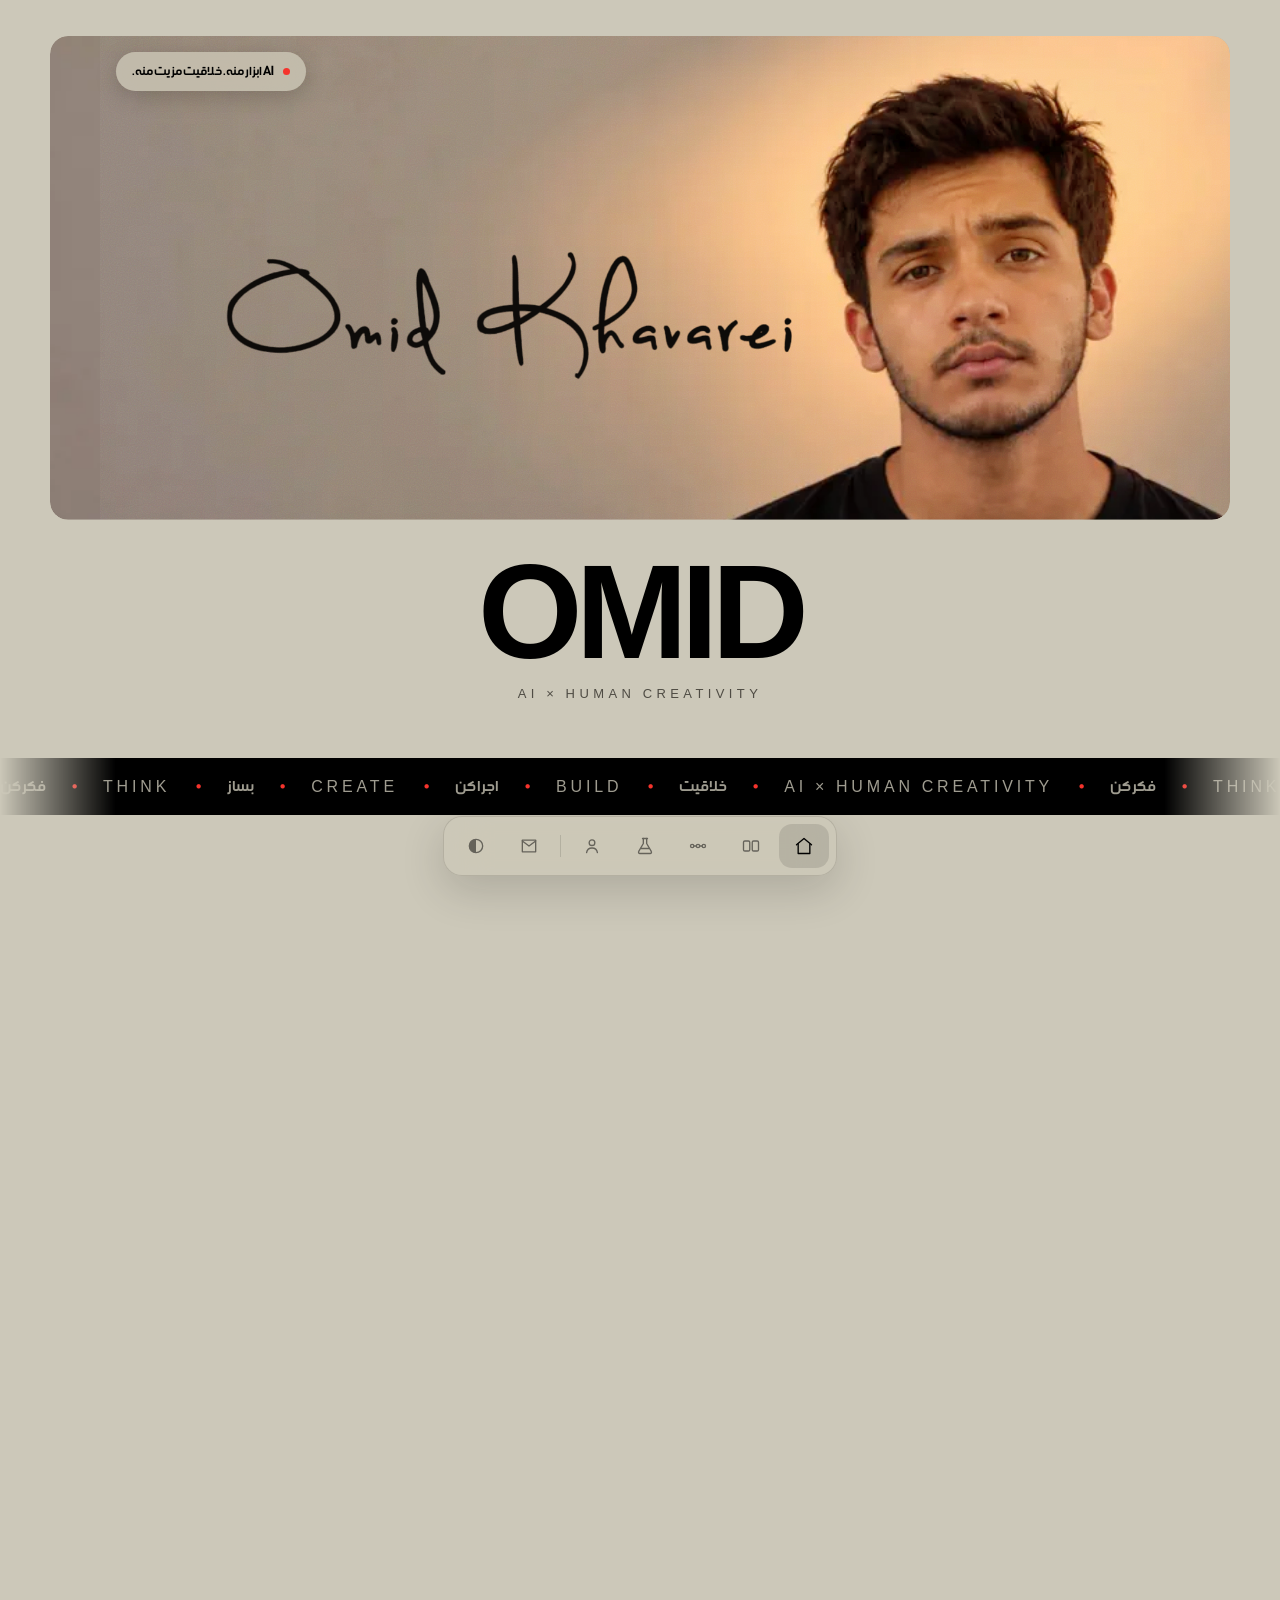
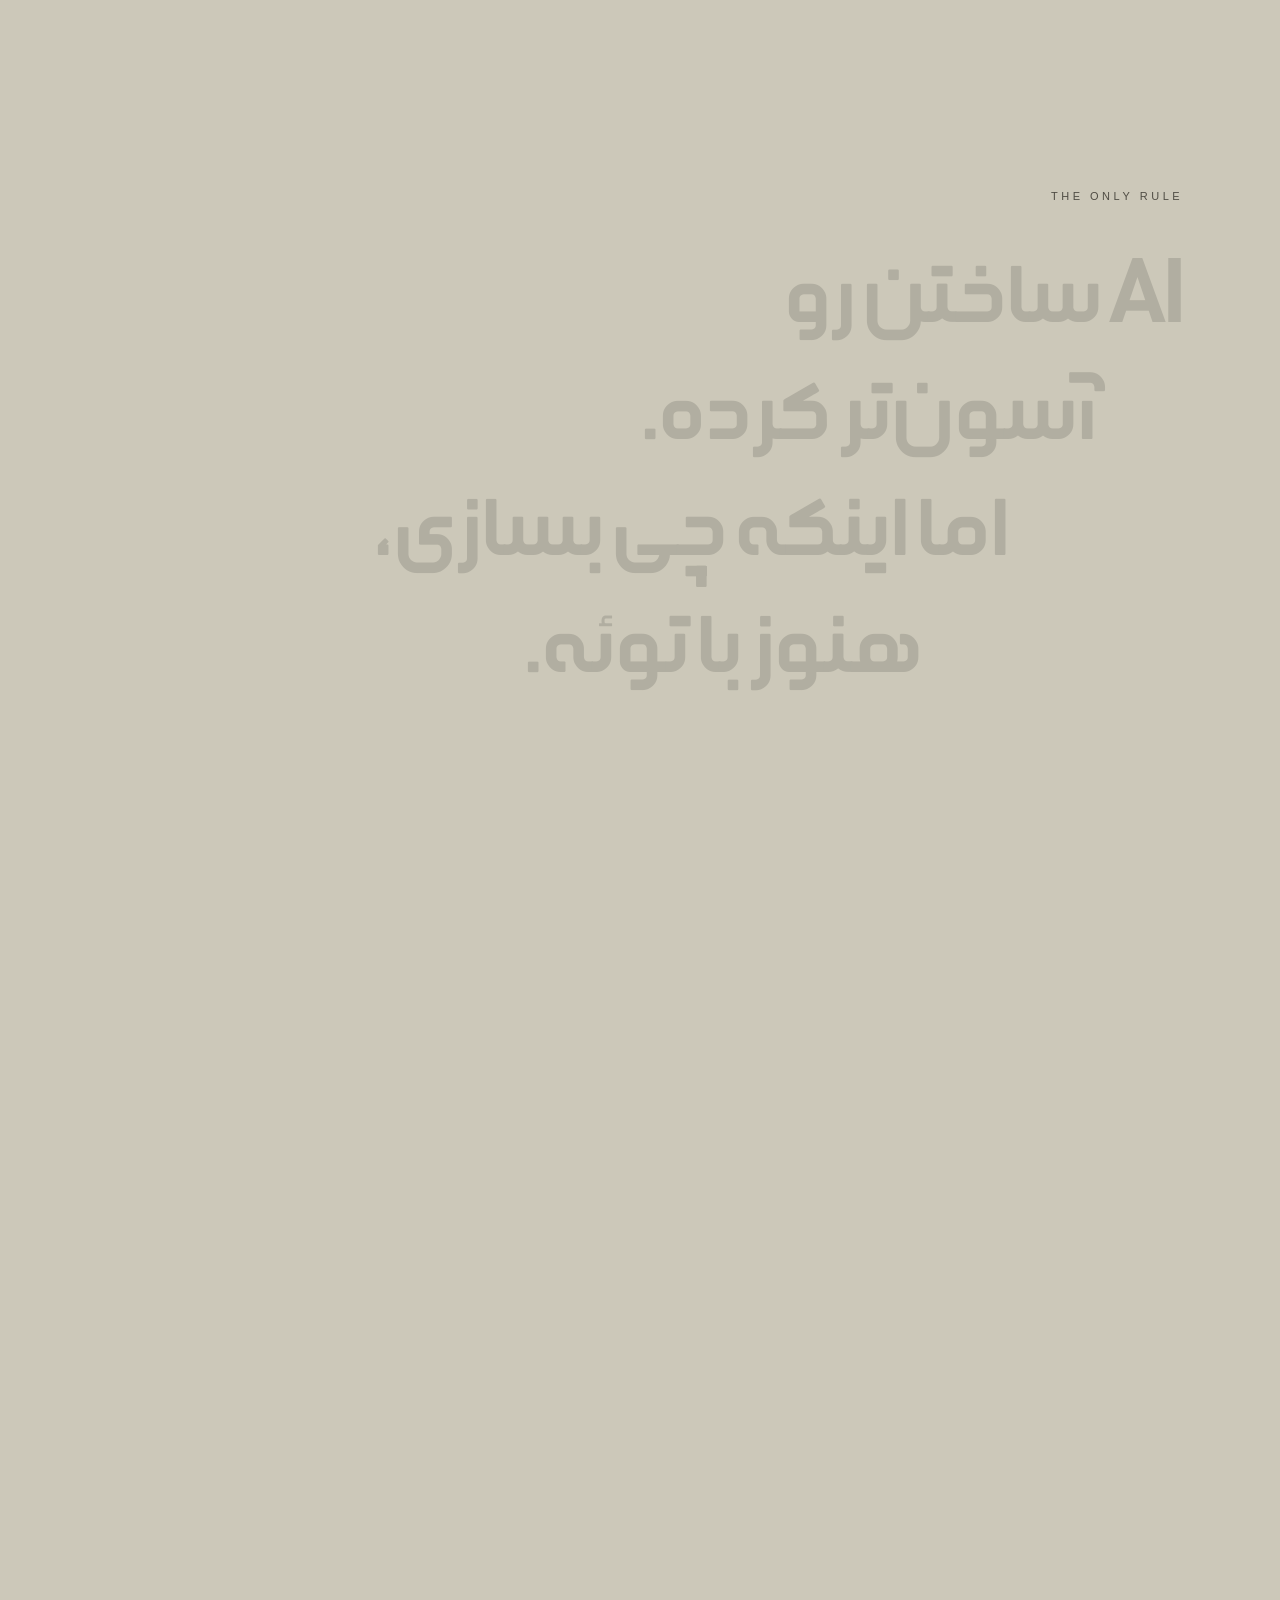
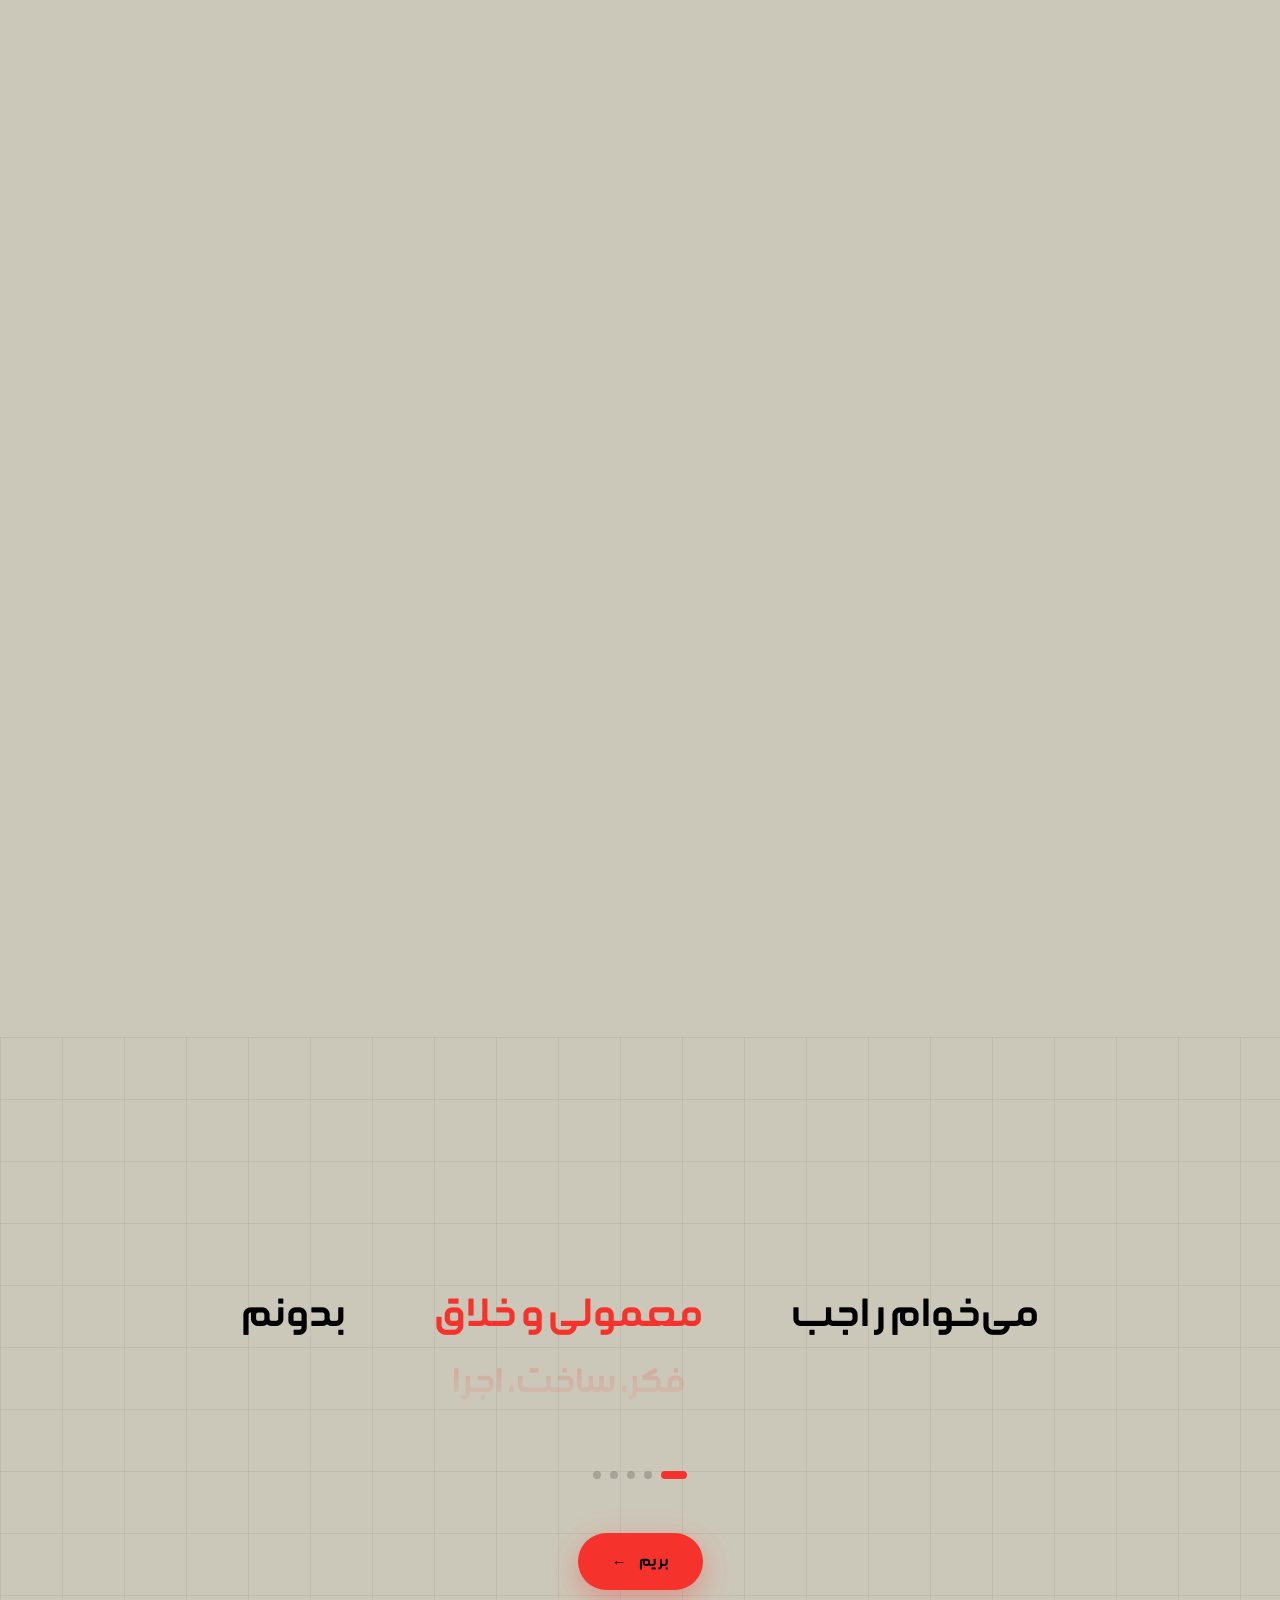
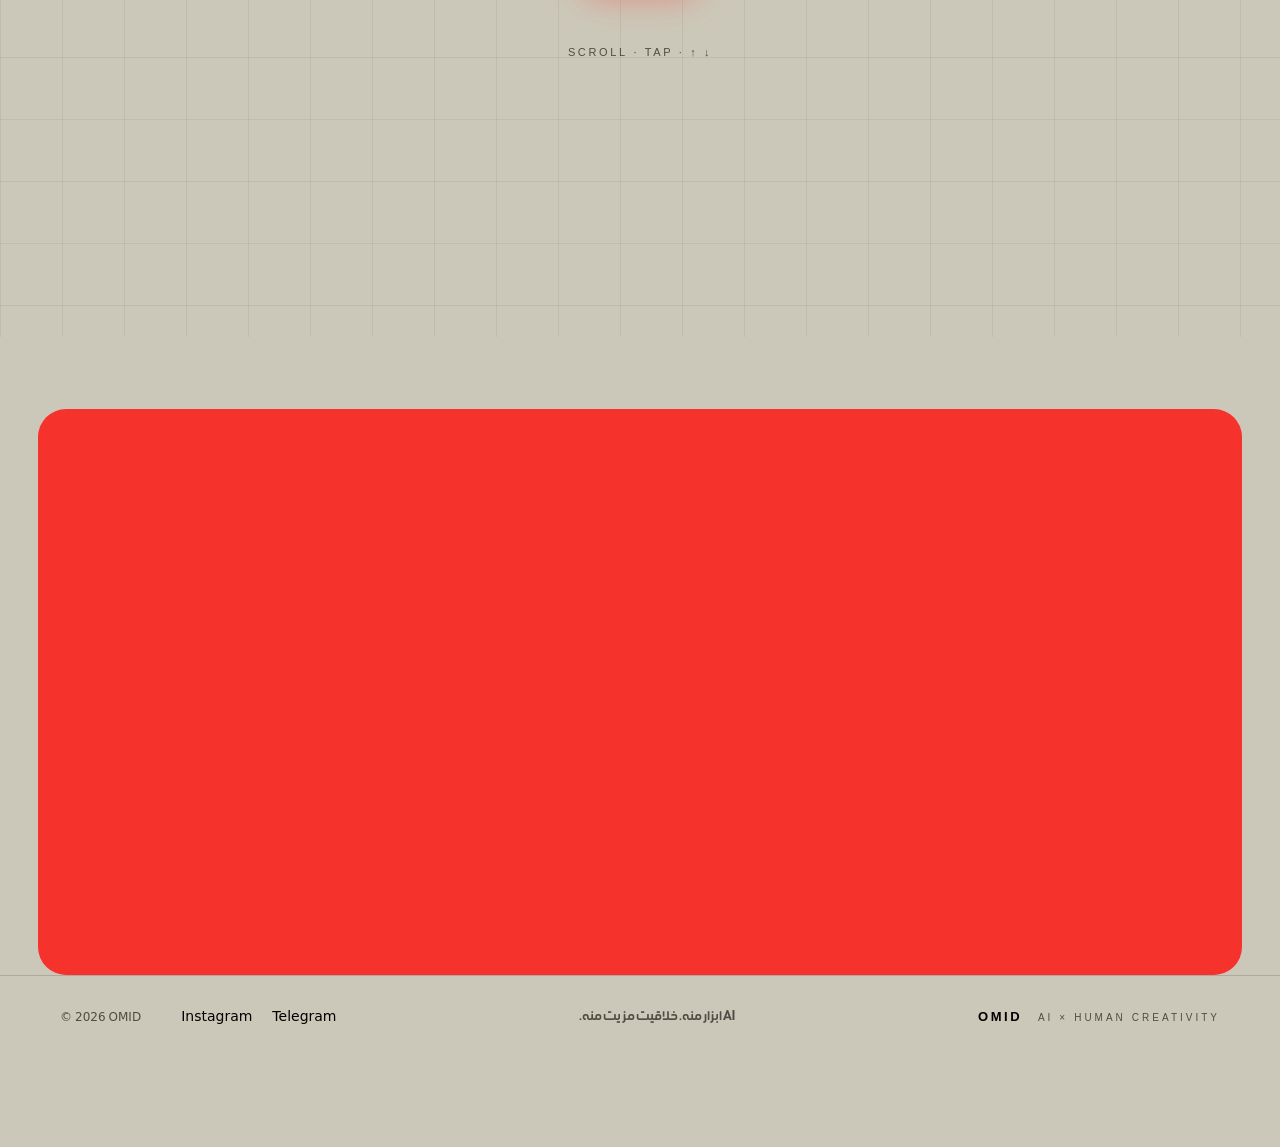
==== commit 2611604c: "Instagram handle: @itsomid1.ai Co-Authored-By: Claude Opus 5.5 <noreply@anthropic.com>" ====
--- a/index.html
+++ b/index.html
@@ -7,9 +7,21 @@
 <meta name="viewport" content="width=device-width,initial-scale=1,viewport-fit=cover">
 <title>OMID — AI × Human Creativity</title>
 <meta name="description" content="همه می‌تونن با AI محتوا و سایت بسازن، ولی همه نمی‌دونن چی بسازن. من امیدم؛ درباره خلاقیت، AI و ساختن چیزهایی که قبلاً بهشون فکر نکردیم.">
+<meta property="og:type" content="website">
+<meta property="og:site_name" content="OMID">
+<meta property="og:locale" content="fa_IR">
+<meta property="og:url" content="https://omidkhavari1708-pixel.github.io/itsomid/">
 <meta property="og:title" content="OMID — AI × Human Creativity">
 <meta property="og:description" content="همه می‌تونن با AI محتوا و سایت بسازن، ولی همه نمی‌دونن چی بسازن.">
-<meta property="og:image" content="assets/og.jpg">
+<meta property="og:image" content="https://omidkhavari1708-pixel.github.io/itsomid/assets/og-omid-2026.jpg">
+<meta property="og:image:width" content="1200">
+<meta property="og:image:height" content="630">
+<meta property="og:image:alt" content="امید، با امضای دست‌نویس اسمش">
+<meta name="twitter:card" content="summary_large_image">
+<meta name="twitter:title" content="OMID — AI × Human Creativity">
+<meta name="twitter:description" content="همه می‌تونن با AI محتوا و سایت بسازن، ولی همه نمی‌دونن چی بسازن.">
+<meta name="twitter:image" content="https://omidkhavari1708-pixel.github.io/itsomid/assets/og-omid-2026.jpg">
+<link rel="canonical" href="https://omidkhavari1708-pixel.github.io/itsomid/">
 <meta name="theme-color" content="#CCC8B9">
 <link rel="icon" href="assets/favicon.svg" type="image/svg+xml">
 <link rel="preload" href="fonts/nimkat.woff2" as="font" type="font/woff2" crossorigin>
@@ -53,7 +65,7 @@
   <p class="small" data-reveal>من امیدم؛ درباره خلاقیت، AI و ساختن چیزهایی که قبلاً بهشون فکر نکردیم.</p>
   <div class="m-cta" data-reveal>
     <a class="go" href="vs.html"><span>دیدن فرقش</span><span class="ar">←</span></a>
-    <a class="go ghost" href="https://instagram.com/itsomidai.2" target="_blank" rel="noopener noreferrer"><span>اینستاگرام من</span><span class="ar">↗</span></a>
+    <a class="go ghost" href="https://instagram.com/itsomid1.ai" target="_blank" rel="noopener noreferrer"><span>اینستاگرام من</span><span class="ar">↗</span></a>
   </div>
 </section>
 
@@ -131,7 +143,7 @@
   <div class="foot-in">
     <p class="foot-brand en">OMID <span>AI × HUMAN CREATIVITY</span></p>
     <p class="foot-rule">AI ابزار منه. خلاقیت مزیت منه.</p>
-    <p class="foot-links en"><a href="https://instagram.com/itsomidai.2" target="_blank" rel="noopener noreferrer">Instagram</a><a href="https://t.me/itsomid_ai" target="_blank" rel="noopener noreferrer">Telegram</a></p>
+    <p class="foot-links en"><a href="https://instagram.com/itsomid1.ai" target="_blank" rel="noopener noreferrer">Instagram</a><a href="https://t.me/itsomid_ai" target="_blank" rel="noopener noreferrer">Telegram</a></p>
     <p class="foot-copy en">© 2026 OMID</p>
   </div>
 </footer>
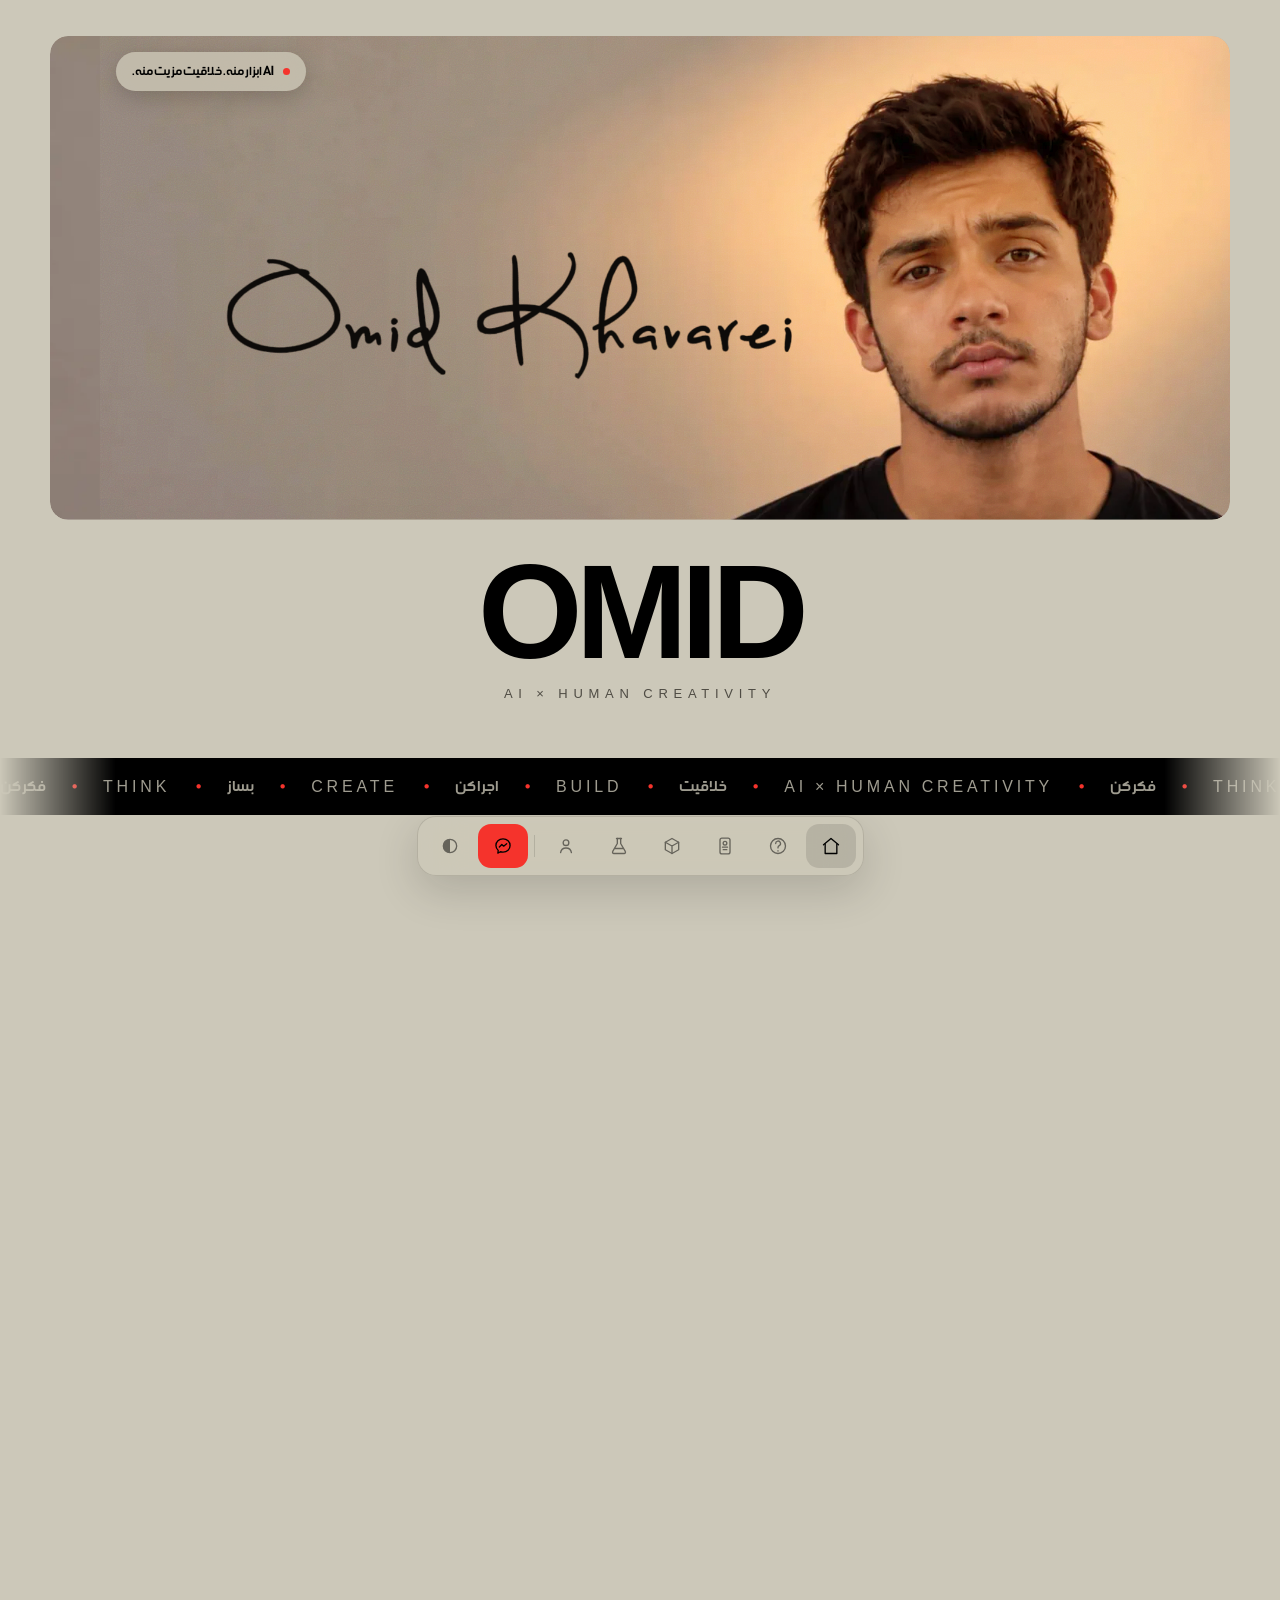
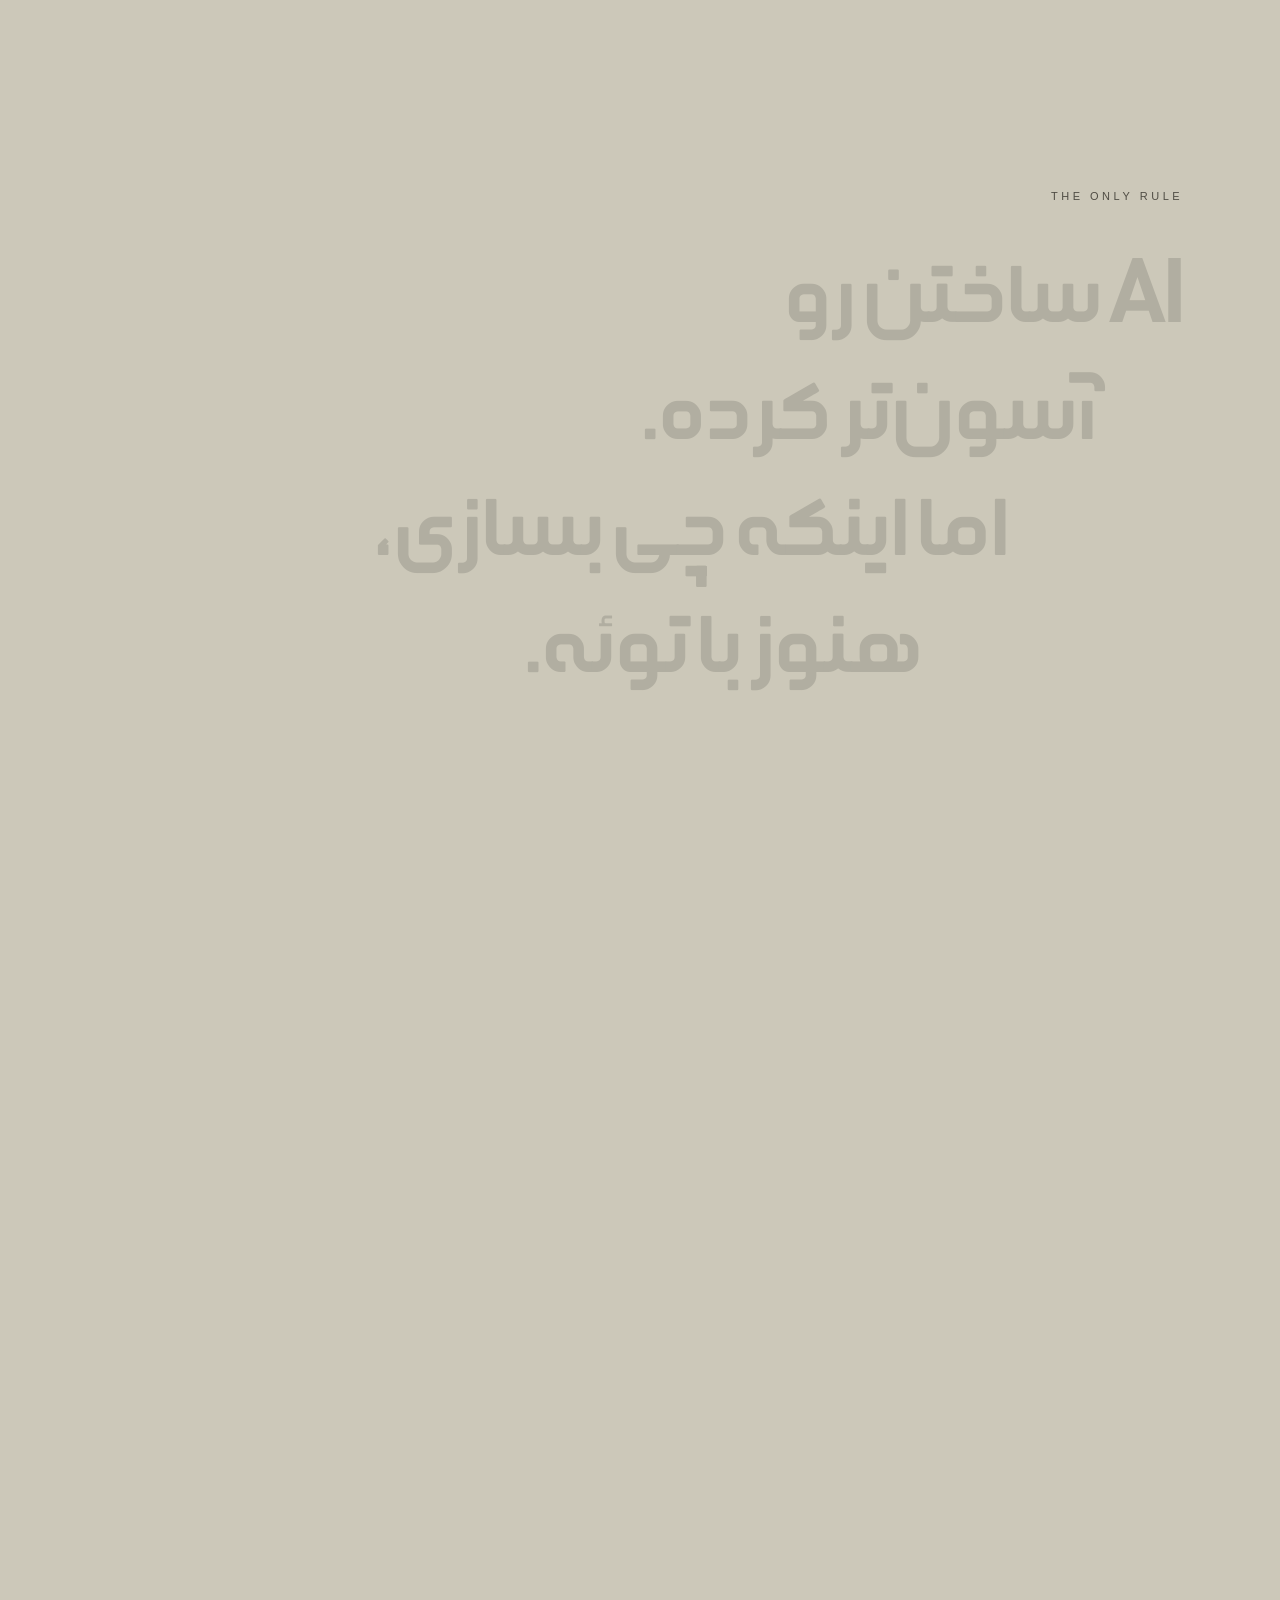
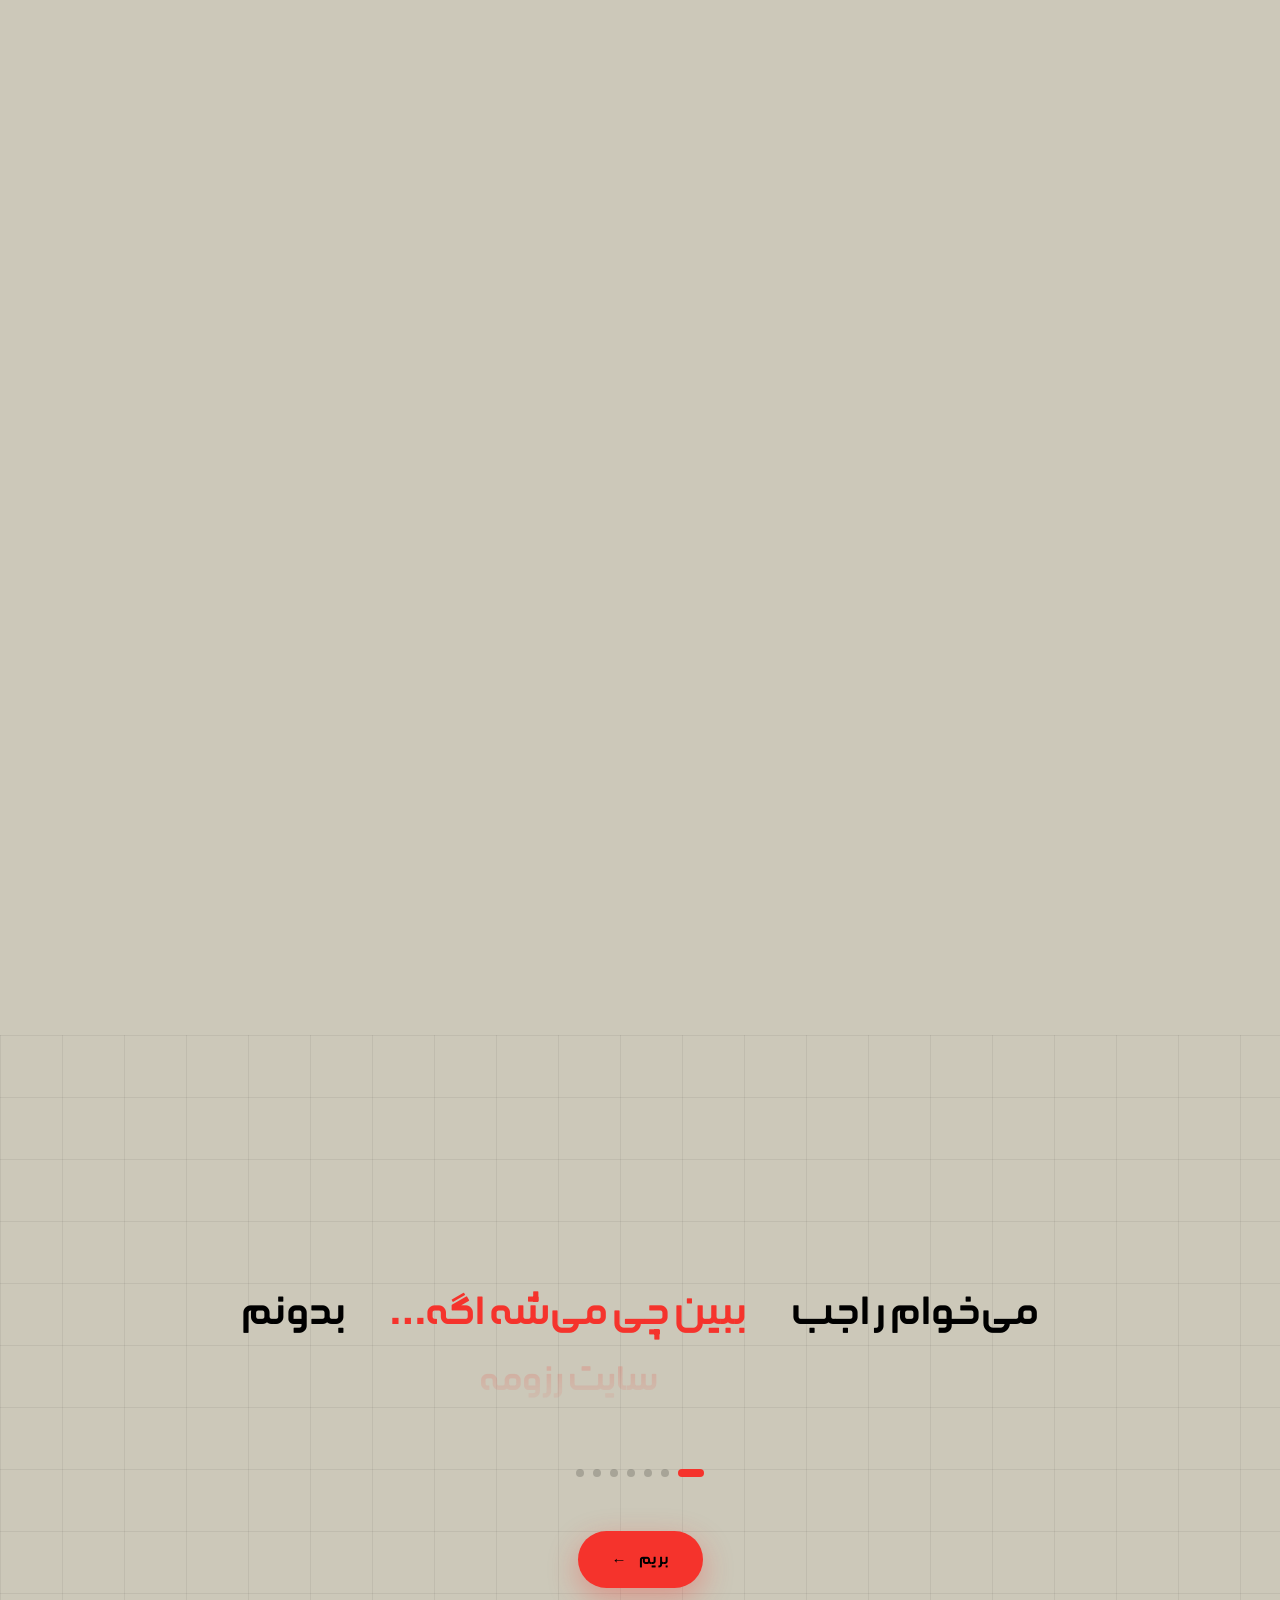
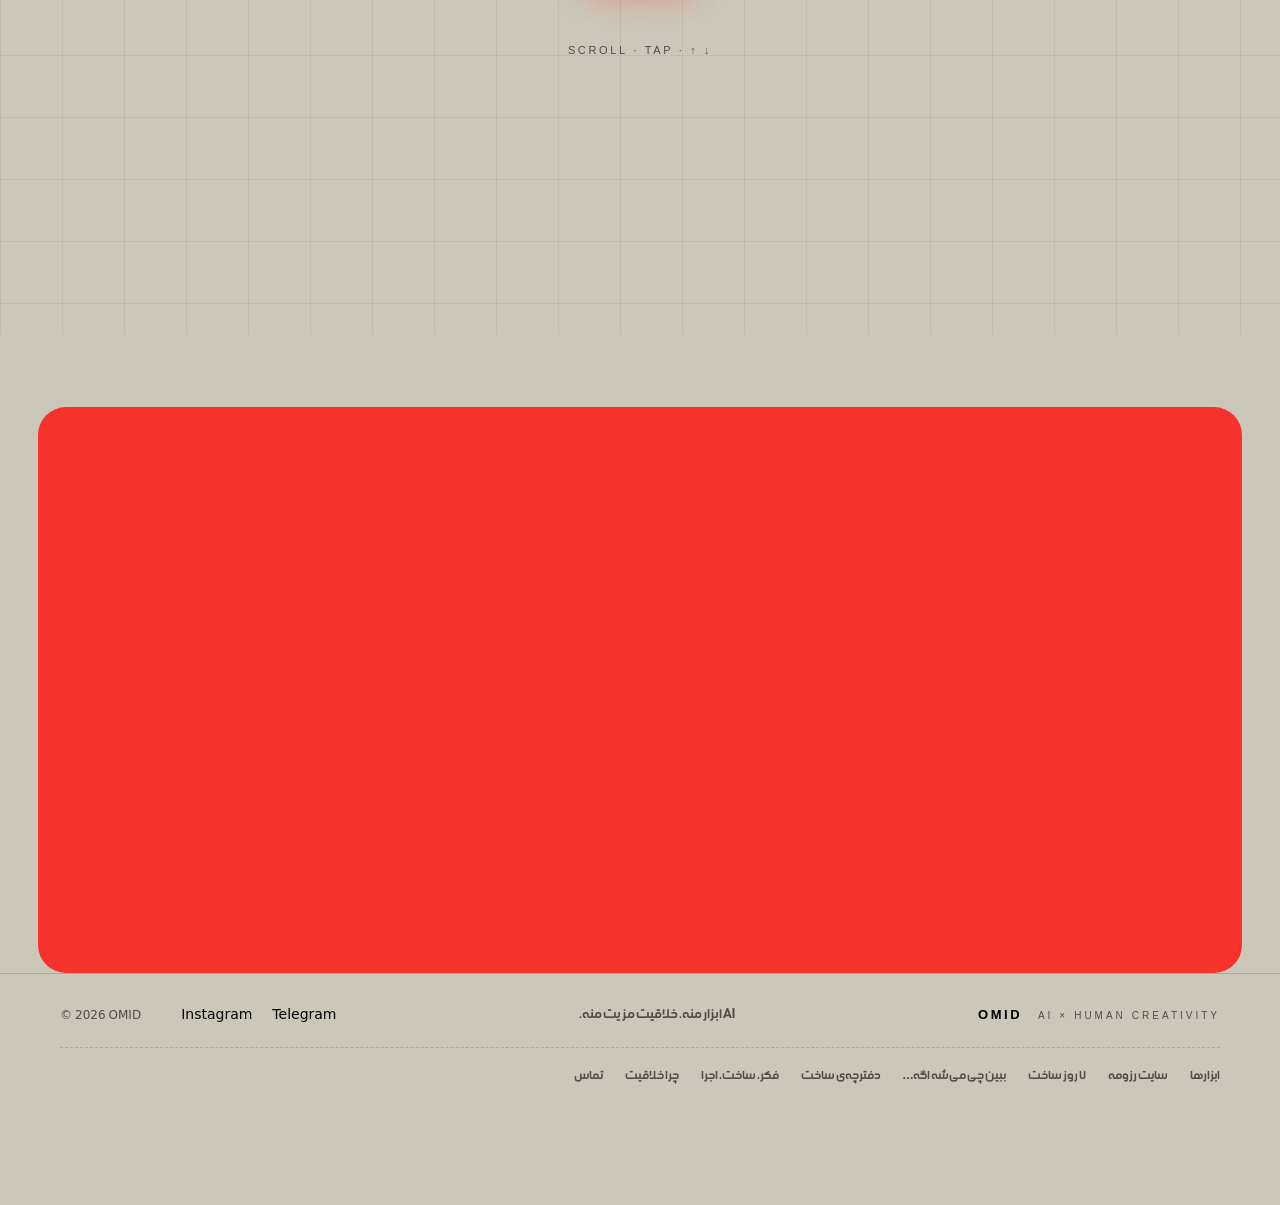
==== commit e0c7c413: "Brand v3: what-if loop, resume preview, tools, 7 days, build log, llms.txt - whatif.html replaces th" ====
--- a/index.html
+++ b/index.html
@@ -22,11 +22,12 @@
 <meta name="twitter:description" content="همه می‌تونن با AI محتوا و سایت بسازن، ولی همه نمی‌دونن چی بسازن.">
 <meta name="twitter:image" content="https://omidkhavari1708-pixel.github.io/itsomid/assets/og-omid-2026.jpg">
 <link rel="canonical" href="https://omidkhavari1708-pixel.github.io/itsomid/">
+<link rel="alternate" type="text/markdown" href="index.md" title="نسخه‌ی متنی برای AI">
 <meta name="theme-color" content="#CCC8B9">
 <link rel="icon" href="assets/favicon.svg" type="image/svg+xml">
 <link rel="preload" href="fonts/nimkat.woff2" as="font" type="font/woff2" crossorigin>
-<link rel="stylesheet" href="style.css?v=20261008b">
-<script src="theme.js?v=20261008b"></script>
+<link rel="stylesheet" href="style.css?v=20261025">
+<script src="theme.js?v=20261025"></script>
 </head>
 <body class="home">
 
@@ -64,8 +65,8 @@
   </p>
   <p class="small" data-reveal>من امیدم؛ درباره خلاقیت، AI و ساختن چیزهایی که قبلاً بهشون فکر نکردیم.</p>
   <div class="m-cta" data-reveal>
-    <a class="go" href="vs.html"><span>دیدن فرقش</span><span class="ar">←</span></a>
-    <a class="go ghost" href="https://instagram.com/itsomid1.ai" target="_blank" rel="noopener noreferrer"><span>اینستاگرام من</span><span class="ar">↗</span></a>
+    <a class="go" href="resume.html"><span>سایت خودت رو تو ۱۰ ثانیه ببین</span><span class="ar">←</span></a>
+    <a class="go ghost" href="https://ig.me/m/itsomid1.ai" target="_blank" rel="noopener noreferrer"><span>تو دایرکت بنویس «رزومه»</span><span class="ar">↗</span></a>
   </div>
 </section>
 
@@ -90,15 +91,15 @@
       <span class="wk">الان دارم روش کار می‌کنم</span>
     </header>
 
-    <p class="head">الان دارم <span class="en">OMID LAB</span> رو می‌سازم.</p>
-    <p class="body">جایی برای چیزهایی که هنوز اسم مشخصی ندارن. هرچی امتحان می‌کنم همین‌جا می‌ذارم؛ اونایی که جواب دادن، و اونایی که نه.</p>
+    <p class="head">الان دارم سریال «سایت خودتو بساز» رو می‌سازم.</p>
+    <p class="body">هشت قدم، از صفر تا یه سایت واقعی تو بایوت. هر قدمی که تموم می‌شه، ابزارهاش رو همین‌جا می‌ذارم؛ اونایی که جواب دادن، و اونایی که نه.</p>
 
     <ul class="log">
-      <li class="done"><span>نسخه‌ی جدید همین سایت</span></li>
-      <li class="doing"><span>آزمایش‌های <span class="en">LAB</span></span></li>
-      <li><span>آزمایش‌های بیشتر</span></li>
+      <li class="done"><span>قدم ۳: امنیت سایت، با <span class="en">PDF</span> رایگان</span></li>
+      <li class="done"><span>ابزارها، سایت رزومه و ۷ روز ساخت</span></li>
+      <li class="doing"><span>قدم ۴</span></li>
     </ul>
-    <a class="now-link" href="lab.html">سر بزن به آزمایشگاه <span class="ar">←</span></a>
+    <a class="now-link" href="log.html">دفترچه‌ی ساخت <span class="ar">←</span></a>
   </article>
 </section>
 
@@ -107,8 +108,10 @@
     <span>می‌خوام راجب</span>
     <div class="reel" id="reel">
       <ul id="reelList">
-        <li class="on"><i>معمولی و خلاق</i></li>
-        <li><i>فکر، ساخت، اجرا</i></li>
+        <li class="on"><i>ببین چی می‌شه اگه…</i></li>
+        <li><i>سایت رزومه</i></li>
+        <li><i>ابزارها</i></li>
+        <li><i>۷ روز ساخت</i></li>
         <li><i>آزمایشگاه</i></li>
         <li><i>امید</i></li>
         <li><i>چرا خلاقیت</i></li>
@@ -118,14 +121,16 @@
   </div>
 
   <div class="dots" id="dots" role="tablist" aria-label="انتخاب موضوع">
-    <button type="button" role="tab" aria-current="true" aria-label="معمولی و خلاق"></button>
-    <button type="button" role="tab" aria-current="false" aria-label="فکر، ساخت، اجرا"></button>
+    <button type="button" role="tab" aria-current="true" aria-label="ببین چی می‌شه اگه"></button>
+    <button type="button" role="tab" aria-current="false" aria-label="سایت رزومه"></button>
+    <button type="button" role="tab" aria-current="false" aria-label="ابزارها"></button>
+    <button type="button" role="tab" aria-current="false" aria-label="۷ روز ساخت"></button>
     <button type="button" role="tab" aria-current="false" aria-label="آزمایشگاه"></button>
     <button type="button" role="tab" aria-current="false" aria-label="امید"></button>
     <button type="button" role="tab" aria-current="false" aria-label="چرا خلاقیت"></button>
   </div>
 
-  <a class="go" id="go" href="vs.html">
+  <a class="go" id="go" href="whatif.html">
     <span>بریم</span><span class="ar">←</span>
   </a>
 
@@ -139,26 +144,39 @@
 </section>
 </main>
 
+<!-- build:foot -->
 <footer class="foot">
   <div class="foot-in">
     <p class="foot-brand en">OMID <span>AI × HUMAN CREATIVITY</span></p>
     <p class="foot-rule">AI ابزار منه. خلاقیت مزیت منه.</p>
-    <p class="foot-links en"><a href="https://instagram.com/itsomid1.ai" target="_blank" rel="noopener noreferrer">Instagram</a><a href="https://t.me/itsomid_ai" target="_blank" rel="noopener noreferrer">Telegram</a></p>
+    <p class="foot-links en"><a href="https://instagram.com/itsomid1.ai" target="_blank" rel="noopener noreferrer">Instagram</a><a href="https://t.me/itsomidai" target="_blank" rel="noopener noreferrer">Telegram</a></p>
     <p class="foot-copy en">© 2026 OMID</p>
   </div>
+  <nav class="foot-map" aria-label="همه‌ی صفحه‌ها"><a href="tools.html">ابزارها</a><a href="resume.html">سایت رزومه</a><a href="7-days.html">۷ روز ساخت</a><a href="whatif.html">ببین چی می‌شه اگه…</a><a href="log.html">دفترچه‌ی ساخت</a><a href="method.html">فکر، ساخت، اجرا</a><a href="why-ai.html">چرا خلاقیت</a><a href="contact.html">تماس</a></nav>
 </footer>
+<!-- /build:foot -->
 
+<!-- build:dock -->
 <nav class="dock" aria-label="ناوبری">
   <a href="index.html" aria-current="page" data-lbl="خانه" aria-label="خانه"><svg viewBox="0 0 24 24" aria-hidden="true"><path d="M3 10.5 12 3l9 7.5"/><path d="M5 9.5V21h14V9.5"/></svg></a>
-  <a href="vs.html" data-lbl="معمولی و خلاق" aria-label="معمولی و خلاق"><svg viewBox="0 0 24 24" aria-hidden="true"><rect x="3" y="6" width="7.5" height="12" rx="1.6"/><rect x="13.5" y="6" width="7.5" height="12" rx="1.6"/></svg></a>
-  <a href="method.html" data-lbl="فکر، ساخت، اجرا" aria-label="فکر، ساخت، اجرا"><svg viewBox="0 0 24 24" aria-hidden="true"><circle cx="5" cy="12" r="2"/><circle cx="12" cy="12" r="2"/><circle cx="19" cy="12" r="2"/><path d="M7 12h3M14 12h3"/></svg></a>
+  <a href="whatif.html" data-lbl="ببین چی می‌شه اگه…" aria-label="ببین چی می‌شه اگه…"><svg viewBox="0 0 24 24" aria-hidden="true"><path d="M9.2 9a2.9 2.9 0 1 1 4.3 2.5c-.9.5-1.5 1.2-1.5 2.2v.6"/><path d="M12 17.6v.4"/><circle cx="12" cy="12" r="9"/></svg></a>
+  <a href="resume.html" data-lbl="سایت رزومه" aria-label="سایت رزومه"><svg viewBox="0 0 24 24" aria-hidden="true"><rect x="6" y="2.5" width="12" height="19" rx="2.4"/><circle cx="12" cy="8.6" r="2.2"/><path d="M9 13.4h6M9.8 16.4h4.4"/></svg></a>
+  <a href="tools.html" data-lbl="ابزارها" aria-label="ابزارها"><svg viewBox="0 0 24 24" aria-hidden="true"><path d="M4 7.5 12 3l8 4.5v9L12 21l-8-4.5z"/><path d="m4 7.5 8 4.5 8-4.5M12 12v9"/></svg></a>
   <a href="lab.html" data-lbl="آزمایشگاه" aria-label="آزمایشگاه"><svg viewBox="0 0 24 24" aria-hidden="true"><path d="M9 3h6"/><path d="M10 3v6l-5.5 9.5A1.6 1.6 0 0 0 5.9 21h12.2a1.6 1.6 0 0 0 1.4-2.5L14 9V3"/><path d="M7.4 15h9.2"/></svg></a>
   <a href="about.html" data-lbl="امید کیه" aria-label="امید کیه"><svg viewBox="0 0 24 24" aria-hidden="true"><circle cx="12" cy="8" r="3.4"/><path d="M5.5 20c.6-3.7 3.3-5.6 6.5-5.6s5.9 1.9 6.5 5.6"/></svg></a>
   <span class="sep"></span>
-  <a href="contact.html" data-lbl="تماس" aria-label="تماس"><svg viewBox="0 0 24 24" aria-hidden="true"><path d="M4 5h16v14H4z"/><path d="m4 6 8 6 8-6"/></svg></a>
+  <a class="dock-dm" href="https://ig.me/m/itsomid1.ai" target="_blank" rel="noopener noreferrer" data-lbl="دایرکت: بنویس «رزومه»" aria-label="پیام تو اینستاگرام؛ بنویس رزومه"><svg viewBox="0 0 24 24" aria-hidden="true"><path d="M12 3.5c-4.9 0-8.5 3.4-8.5 7.9 0 2.4 1 4.4 2.8 5.9l-.5 3.2 3.1-1.6c1 .3 2 .4 3.1.4 4.9 0 8.5-3.4 8.5-7.9S16.9 3.5 12 3.5Z"/><path d="m7.6 13.3 3-3.1 2.2 2 3.6-2.9"/></svg></a>
   <button id="theme" type="button" data-lbl="روشن / تاریک" aria-label="تغییر روشنایی"><svg viewBox="0 0 24 24" aria-hidden="true"><circle cx="12" cy="12" r="8"/><path d="M12 4a8 8 0 0 0 0 16z" fill="currentColor" stroke="none"/></svg></button>
 </nav>
+<!-- /build:dock -->
+<!-- build:news -->
+<aside class="toast" data-news="1405-08-03" hidden aria-label="تازه‌های سایت">
+  <p class="toast-k"><i aria-hidden="true"></i>تازه اضافه شد</p>
+  <ul><li><a href="tools.html">ابزارها: دو PDF رایگان و ۷ پرامپت<span class="ar" aria-hidden="true">←</span></a></li><li><a href="resume.html">سایت خودت رو تو ۱۰ ثانیه ببین<span class="ar" aria-hidden="true">←</span></a></li><li><a href="7-days.html">سایتت رو تو ۷ روز بساز<span class="ar" aria-hidden="true">←</span></a></li></ul>
+  <button type="button" class="toast-x" data-news-x aria-label="بستن">×</button>
+</aside>
+<!-- /build:news -->
 
-<script src="app.js?v=20261008b" defer></script>
+<script src="app.js?v=20261025" defer></script>
 </body>
 </html>
--- a/style.css
+++ b/style.css
@@ -846,3 +846,171 @@
   ::view-transition-old(root),::view-transition-new(root){animation:none}
   .f-mark{animation:none}
 }
+
+/* ════════════════════════════════════════════════════════════════════
+   ۱۴۰۵/۰۸/۰۳ — برند تازه: «ببین چی می‌شه اگه…»، سایت رزومه، ابزارها، ۷ روز، دفترچه
+   ════════════════════════════════════════════════════════════════════ */
+
+/* داک: دکمه‌ی دایرکت، همیشه قرمز */
+.dock a.dock-dm{opacity:1;background:var(--accent);color:#000}
+.dock a.dock-dm:hover{background:var(--accent);box-shadow:0 8px 22px color-mix(in srgb,var(--accent) 45%,transparent)}
+@media (max-width:760px){.dock a,.dock button{width:41px}}
+@media (max-width:360px){.dock{gap:0;padding:5px}.dock a,.dock button{width:37px;height:40px}.dock .sep{margin-inline:1px}}
+
+/* فوتر: همه‌ی صفحه‌ها */
+.foot-map{max-width:1240px;margin:22px auto 0;padding-top:18px;border-top:1px dashed var(--line);
+  display:flex;flex-wrap:wrap;gap:8px 22px;direction:rtl;font-size:13px}
+.foot-map a{color:var(--dim);transition:color .2s}
+.foot-map a:hover{color:var(--accent-text)}
+
+/* ردیف دکمه‌های پایان صفحه */
+.cta-row{display:flex;flex-wrap:wrap;gap:12px;justify-content:center;align-items:center}
+.viz .cta-row,.qz-res .cta-row{justify-content:flex-start}
+
+/* اعلان «تازه اضافه شد» */
+.toast{position:fixed;z-index:69;inset-inline-start:max(16px,calc(50% - 600px));bottom:96px;
+  width:min(360px,calc(100vw - 32px));padding:16px 18px 12px;border-radius:18px;direction:rtl;
+  background:var(--ink);color:var(--paper);box-shadow:0 22px 60px -18px rgba(0,0,0,.5);
+  opacity:0;transform:translateY(14px) scale(.98);transition:opacity .42s var(--e-out),transform .5s var(--e-out)}
+.toast.on{opacity:1;transform:none}
+.toast[hidden]{display:none}
+.toast-k{display:flex;align-items:center;gap:9px;font-size:12px;color:color-mix(in srgb,var(--paper) 70%,transparent);margin-bottom:8px}
+.toast-k i{width:8px;height:8px;border-radius:50%;background:var(--accent);box-shadow:0 0 0 4px color-mix(in srgb,var(--accent) 25%,transparent);animation:tpulse 1.8s ease-in-out infinite}
+@keyframes tpulse{50%{box-shadow:0 0 0 7px color-mix(in srgb,var(--accent) 0%,transparent)}}
+.toast ul{list-style:none;display:grid}
+.toast li + li{border-top:1px solid color-mix(in srgb,var(--paper) 14%,transparent)}
+.toast a{display:flex;justify-content:space-between;align-items:center;gap:12px;padding:10px 0;font-size:15px;color:var(--paper)}
+.toast a:hover{color:var(--accent)}
+.toast .ar{font-size:15px;color:var(--accent)}
+.toast-x{position:absolute;top:8px;inset-inline-end:10px;width:32px;height:32px;border:0;border-radius:50%;
+  background:none;color:inherit;font-size:20px;line-height:1;cursor:pointer;opacity:.6}
+.toast-x:hover{opacity:1;background:color-mix(in srgb,var(--paper) 10%,transparent)}
+@media (max-width:760px){.toast{bottom:76px;inset-inline-start:16px}}
+
+/* چهار قدم امضا */
+.loop{list-style:none;display:grid;gap:12px}
+.loop li{position:relative;display:grid;gap:6px;padding:20px 22px;border-radius:18px;background:var(--card);border:1px solid var(--line);direction:rtl;text-align:right}
+.loop li:first-child,.loop li:last-child{background:var(--ink);color:var(--paper);border-color:var(--ink)}
+.loop li:first-child span:not(.loop-n),.loop li:last-child span:not(.loop-n){color:color-mix(in srgb,var(--paper) 72%,transparent)}
+.loop b{font-weight:400;font-size:clamp(18px,2.2vw,24px);line-height:1.6}
+.loop span{font-size:14px;line-height:1.9;color:var(--dim)}
+.loop .loop-n{font-family:Poppins,sans-serif;font-weight:600;font-size:12px;letter-spacing:.14em;color:var(--accent);direction:ltr;text-align:right}
+@media (min-width:900px){
+  .loop{grid-template-columns:repeat(4,1fr);gap:26px}
+  .loop li + li::before{content:"←";position:absolute;inset-inline-end:calc(100% + 4px);top:50%;transform:translateY(-50%);
+    font-family:Poppins,sans-serif;font-size:16px;color:var(--accent)}
+}
+
+/* هر قسمت: ساختم ← WOW ← حالا تو */
+.ep{display:grid;gap:12px}
+.ep-step{padding:18px 22px;border-radius:18px;background:var(--card);border:1px solid var(--line);direction:rtl}
+.ep-step.wow{background:var(--accent);border-color:var(--accent)}
+.ep .ep-step.wow p,.ep-step.wow .ep-k{color:#000}
+.ep-k{display:block;font-size:12px;letter-spacing:.08em;color:var(--accent-text);margin-bottom:6px}
+.ep .ep-step p{font-size:clamp(15px,1.7vw,18px);line-height:2;color:var(--ink)}
+.ep-end{display:flex;flex-wrap:wrap;align-items:center;justify-content:space-between;gap:12px;padding:6px 2px 0;direction:rtl}
+.ep .ep-end p{font-size:clamp(17px,2vw,22px);color:var(--ink)}
+@media (min-width:900px){.ep{grid-template-columns:1fr 1fr}.ep-end{grid-column:1/-1}}
+
+/* ایده‌ساز «ببین چی می‌شه اگه…» */
+.wi{display:grid;gap:14px;padding:clamp(20px,3vw,34px);border-radius:22px;background:var(--ink);color:var(--paper);direction:rtl}
+.wi .wi-k{font-size:14px;color:var(--accent)}
+.wi .wi-t{font-size:clamp(22px,3.4vw,38px);line-height:1.7;color:var(--paper);min-height:3.4em}
+.wi .wi-t.in{animation:wiin .6s var(--e-out)}
+@keyframes wiin{from{opacity:0;transform:translateY(10px);filter:blur(4px)}}
+.wi .wi-end{font-size:15px;color:color-mix(in srgb,var(--paper) 65%,transparent)}
+.wi .wi-n{font-family:Poppins,sans-serif;font-size:12px;letter-spacing:.12em;color:color-mix(in srgb,var(--paper) 55%,transparent)}
+.labx .wi{border-radius:18px}
+.n-viz.qmark{font-size:26px;line-height:40px;color:var(--accent-text)}
+
+/* پیش‌نمایش سایت رزومه */
+.pv{display:grid;gap:22px;align-items:start}
+.pv-form{display:grid;gap:12px}
+.pv-f{display:grid;gap:6px;direction:rtl}
+.pv-f span,.pv-k{font-size:13px;color:var(--dim)}
+.pv-f input{font:inherit;font-size:16px;color:var(--ink);background:var(--card);border:1px solid var(--line);border-radius:12px;padding:12px 14px;direction:rtl;
+  transition:border-color .2s,box-shadow .2s}
+.pv-f input::placeholder{color:color-mix(in srgb,var(--dim) 70%,transparent)}
+.pv-f input:focus{outline:none;border-color:var(--accent);box-shadow:0 0 0 3px color-mix(in srgb,var(--accent) 20%,transparent)}
+.pv-row{display:grid;gap:8px;direction:rtl}
+.pv-chips{display:flex;flex-wrap:wrap;gap:8px}
+.chip[aria-checked=true],.chip[aria-pressed=true]{background:var(--ink);color:var(--paper);border-color:var(--ink)}
+.pv-phone{justify-self:center;width:min(300px,100%);margin:0}
+.pv-screen{--s-bg:#CCC8B9;--s-ink:#000;--s-dim:#4F4C44;--s-acc:#F5332C;--s-card:#D6D2C4;
+  border-radius:34px;padding:12px;background:#000;box-shadow:0 30px 70px -28px rgba(0,0,0,.55)}
+.pv-screen[data-style=night]{--s-bg:#0B0B0A;--s-ink:#CCC8B9;--s-dim:#8F8B80;--s-acc:#F5332C;--s-card:#1A1A18}
+.pv-screen[data-style=scarlet]{--s-bg:#F5332C;--s-ink:#000;--s-dim:#3A0D0A;--s-acc:#000;--s-card:#E02A23}
+.pv .pv-bar{display:flex;align-items:center;gap:8px;justify-content:center;padding:4px 0 10px;font-size:11px;color:#8F8B80;direction:ltr}
+.pv-bar i{width:7px;height:7px;border-radius:50%;background:#2E2D29}
+.pv-site{border-radius:24px;background:var(--s-bg);color:var(--s-ink);padding:30px 20px 24px;min-height:430px;display:flex;flex-direction:column;align-items:center;text-align:center;gap:6px;
+  transition:background .45s,color .45s;direction:rtl}
+.pv-mono{width:64px;height:64px;border-radius:50%;display:grid;place-items:center;font-size:30px;background:var(--s-acc);color:var(--s-bg);margin-bottom:10px;transition:background .45s,color .45s}
+.pv .pv-name{font-size:22px;line-height:1.6;color:var(--s-ink);word-break:break-word}
+.pv .pv-job{font-size:14px;color:var(--s-acc)}
+.pv-screen[data-style=scarlet] .pv-job{color:#000;opacity:.75}
+.pv .pv-line{font-size:14px;line-height:1.9;color:var(--s-dim);margin-top:6px;max-width:24ch;word-break:break-word}
+.pv .pv-city{font-size:12px;color:var(--s-dim)}
+.pv .ph{opacity:.45}
+.pv .pv-btns{display:flex;gap:8px;margin-top:auto;padding-top:18px}
+.pv-btns span{font-size:12px;padding:9px 14px;border-radius:99px;background:var(--s-ink);color:var(--s-bg)}
+.pv-btns span + span{background:transparent;color:var(--s-ink);box-shadow:inset 0 0 0 1px currentColor}
+.pv .pv-cards{display:grid;grid-template-columns:repeat(3,1fr);gap:6px;width:100%;margin-top:14px}
+.pv-cards i{aspect-ratio:1;border-radius:10px;background:var(--s-card)}
+.pv-screen.pop .pv-site{animation:pvpop .35s var(--e-out)}
+@keyframes pvpop{from{transform:scale(.985)}}
+.pv-phone figcaption{margin-top:12px;font-size:12px;color:var(--dim);text-align:center;direction:rtl}
+@media (min-width:900px){.pv{grid-template-columns:1fr 300px;gap:44px}}
+
+/* کوییز */
+.qz-list{list-style:none;display:grid;gap:10px}
+.qz{display:grid;grid-template-columns:auto 1fr;gap:6px 16px;align-items:center;padding:16px 20px;border-radius:16px;border:1px solid var(--line);background:var(--card);direction:rtl;transition:border-color .3s}
+.qz.done{border-color:color-mix(in srgb,var(--accent) 45%,var(--line))}
+.qz-n{font-family:Poppins,sans-serif;font-size:12px;color:var(--accent-text);grid-row:span 2}
+.quiz .qz-q{font-size:clamp(15px,1.7vw,17px);line-height:1.9;color:var(--ink)}
+.quiz .qz-a{display:flex;gap:8px}
+.qz-res{margin-top:16px;padding:24px;border-radius:20px;background:var(--ink);color:var(--paper);display:grid;gap:10px;direction:rtl}
+.qz-res[hidden]{display:none}
+.quiz .qz-res .qz-score{font-size:13px;color:var(--accent)}
+.qz-res h3{font-size:clamp(20px,2.6vw,28px);font-weight:400}
+.quiz .qz-res p{color:color-mix(in srgb,var(--paper) 78%,transparent);font-size:15px;line-height:2}
+.qz-res .go.ghost{color:var(--paper);box-shadow:inset 0 0 0 1px color-mix(in srgb,var(--paper) 35%,transparent)}
+@media (min-width:760px){.qz{grid-template-columns:auto 1fr auto}.qz-n{grid-row:auto}}
+
+/* PDFها */
+.pdfs{list-style:none;display:grid;gap:14px;grid-template-columns:repeat(auto-fit,minmax(270px,1fr))}
+.pdf{display:grid;gap:10px;align-content:start;padding:24px;border-radius:22px;background:var(--card);border:1px solid var(--line);direction:rtl;position:relative;overflow:hidden}
+.pdf::after{content:"PDF";position:absolute;inset-inline-start:-6px;bottom:-22px;font-family:Poppins,sans-serif;font-weight:600;font-size:96px;letter-spacing:-.05em;color:color-mix(in srgb,var(--ink) 6%,transparent);pointer-events:none}
+.pdf-tag{font-family:Poppins,sans-serif;font-size:10.5px;letter-spacing:.2em;color:var(--accent-text);direction:ltr;text-align:right}
+.pdf h3{font-size:clamp(19px,2.2vw,24px);font-weight:400}
+.pdfs .pdf p{font-size:14px;line-height:2;color:var(--dim)}
+.pdfs .pdf .pdf-meta{font-size:12px;color:var(--ink)}
+.pdf .go{justify-self:start;position:relative;z-index:1}
+
+/* کارت پرامپت */
+.pc{display:grid;gap:14px}
+.pc-text{margin:0;padding:20px 22px;border-radius:16px;background:var(--ink);color:var(--paper);font-family:inherit;font-size:14.5px;line-height:2.1;
+  white-space:pre-wrap;word-break:break-word;text-align:right;max-height:420px;overflow:auto}
+.pc .pc-hint{font-size:13px;color:var(--dim)}
+.go.ok{background:var(--ink);color:var(--paper)}
+
+/* ۷ روز */
+.d7p{display:grid;gap:12px;padding:22px;border-radius:20px;background:var(--ink);color:var(--paper);direction:rtl;justify-items:start}
+.d7p .d7p-n{font-size:15px;color:color-mix(in srgb,var(--paper) 75%,transparent)}
+.d7p .d7p-n b{font-weight:400;font-size:40px;line-height:1;color:var(--accent);margin-inline-end:6px}
+.d7p .d7p-bar{width:100%;height:8px;border-radius:99px;background:color-mix(in srgb,var(--paper) 14%,transparent);overflow:hidden}
+.d7p-bar i{display:block;height:100%;background:var(--accent);transform:scaleX(0);transform-origin:right;transition:transform .6s var(--e-out)}
+.d7p .d7p-msg{font-size:15px;color:var(--paper)}
+.d7p .chip{background:transparent;color:var(--paper);border-color:color-mix(in srgb,var(--paper) 30%,transparent)}
+.d7{list-style:none;display:grid;gap:10px}
+.d7 li{border:1px solid var(--line);border-radius:14px;background:var(--card);transition:border-color .3s,background .3s}
+.d7 li.on{border-color:color-mix(in srgb,var(--accent) 50%,var(--line));background:color-mix(in srgb,var(--accent) 7%,var(--card))}
+.d7-t{display:flex;align-items:flex-start;gap:14px;padding:16px 18px;cursor:pointer;direction:rtl}
+.d7-t input{appearance:none;-webkit-appearance:none;flex:none;width:22px;height:22px;margin-top:4px;border-radius:7px;border:1.5px solid var(--dim);background:var(--paper);cursor:pointer;
+  display:grid;place-items:center;transition:background .2s,border-color .2s}
+.d7-t input::after{content:"";width:10px;height:6px;border:2px solid #000;border-top:0;border-right:0;transform:rotate(-45deg) translate(1px,-1px) scale(0);transition:transform .2s var(--e-out)}
+.d7-t input:checked{background:var(--accent);border-color:var(--accent)}
+.d7-t input:checked::after{transform:rotate(-45deg) translate(1px,-1px) scale(1)}
+.d7-t input:focus-visible{outline:2px solid var(--accent);outline-offset:2px}
+.d7-t span{font-size:clamp(15px,1.7vw,17px);line-height:1.95;color:var(--ink)}
+.d7 li.on .d7-t span{color:var(--dim);text-decoration:line-through;text-decoration-color:var(--accent);text-decoration-thickness:2px}
+.d7-t a{color:var(--accent-text);white-space:nowrap}
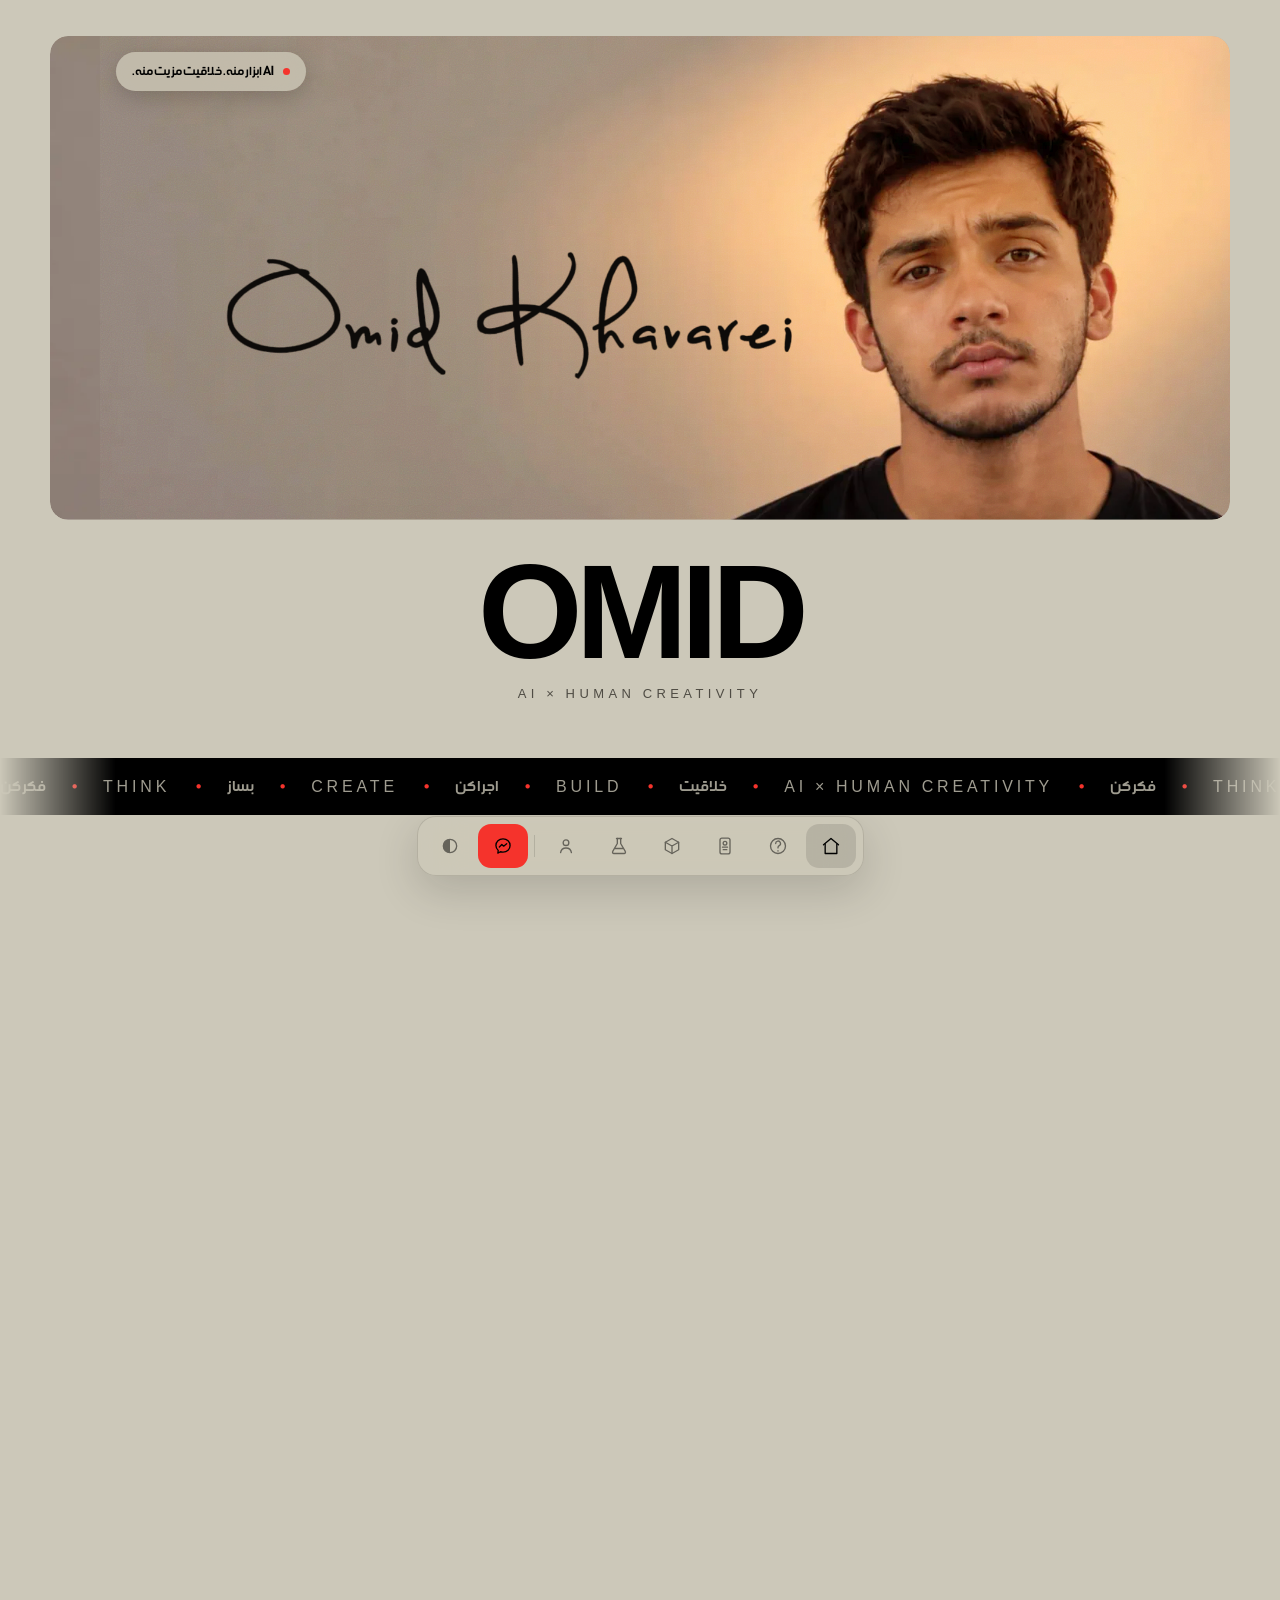
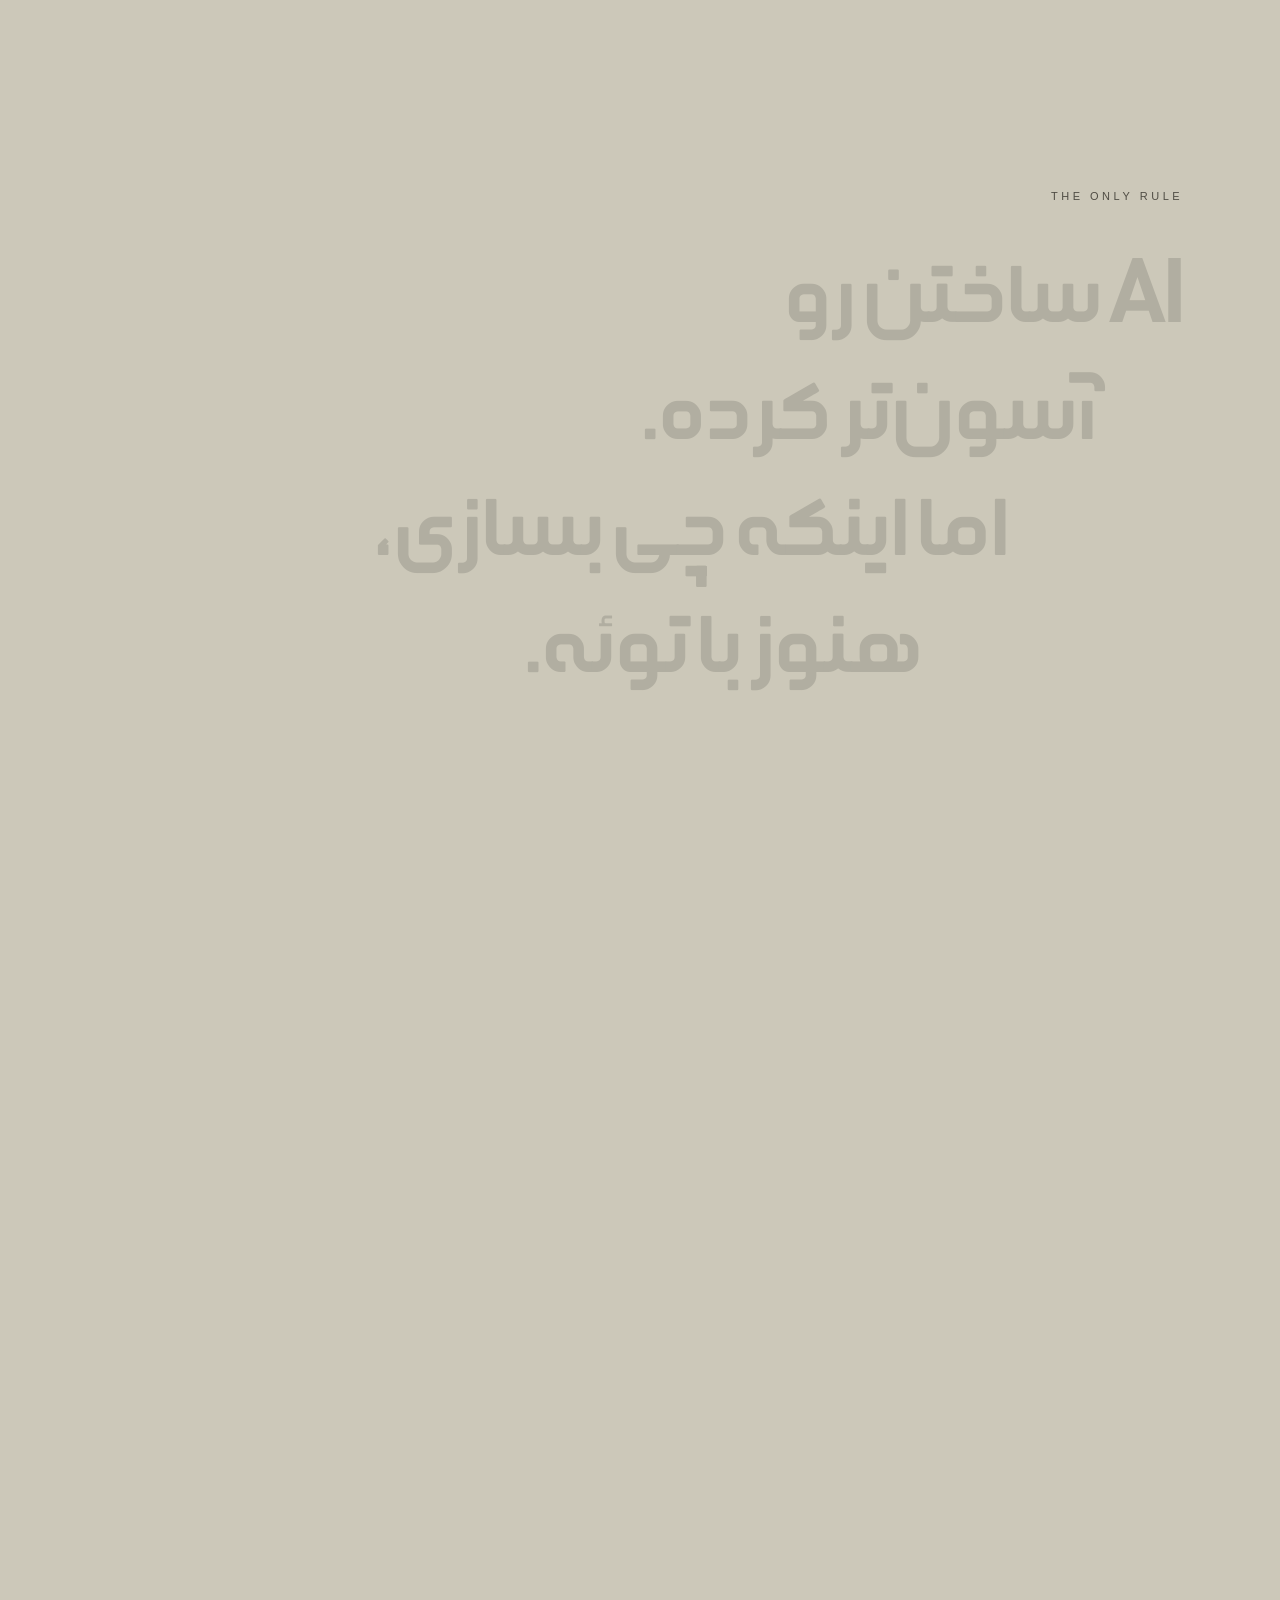
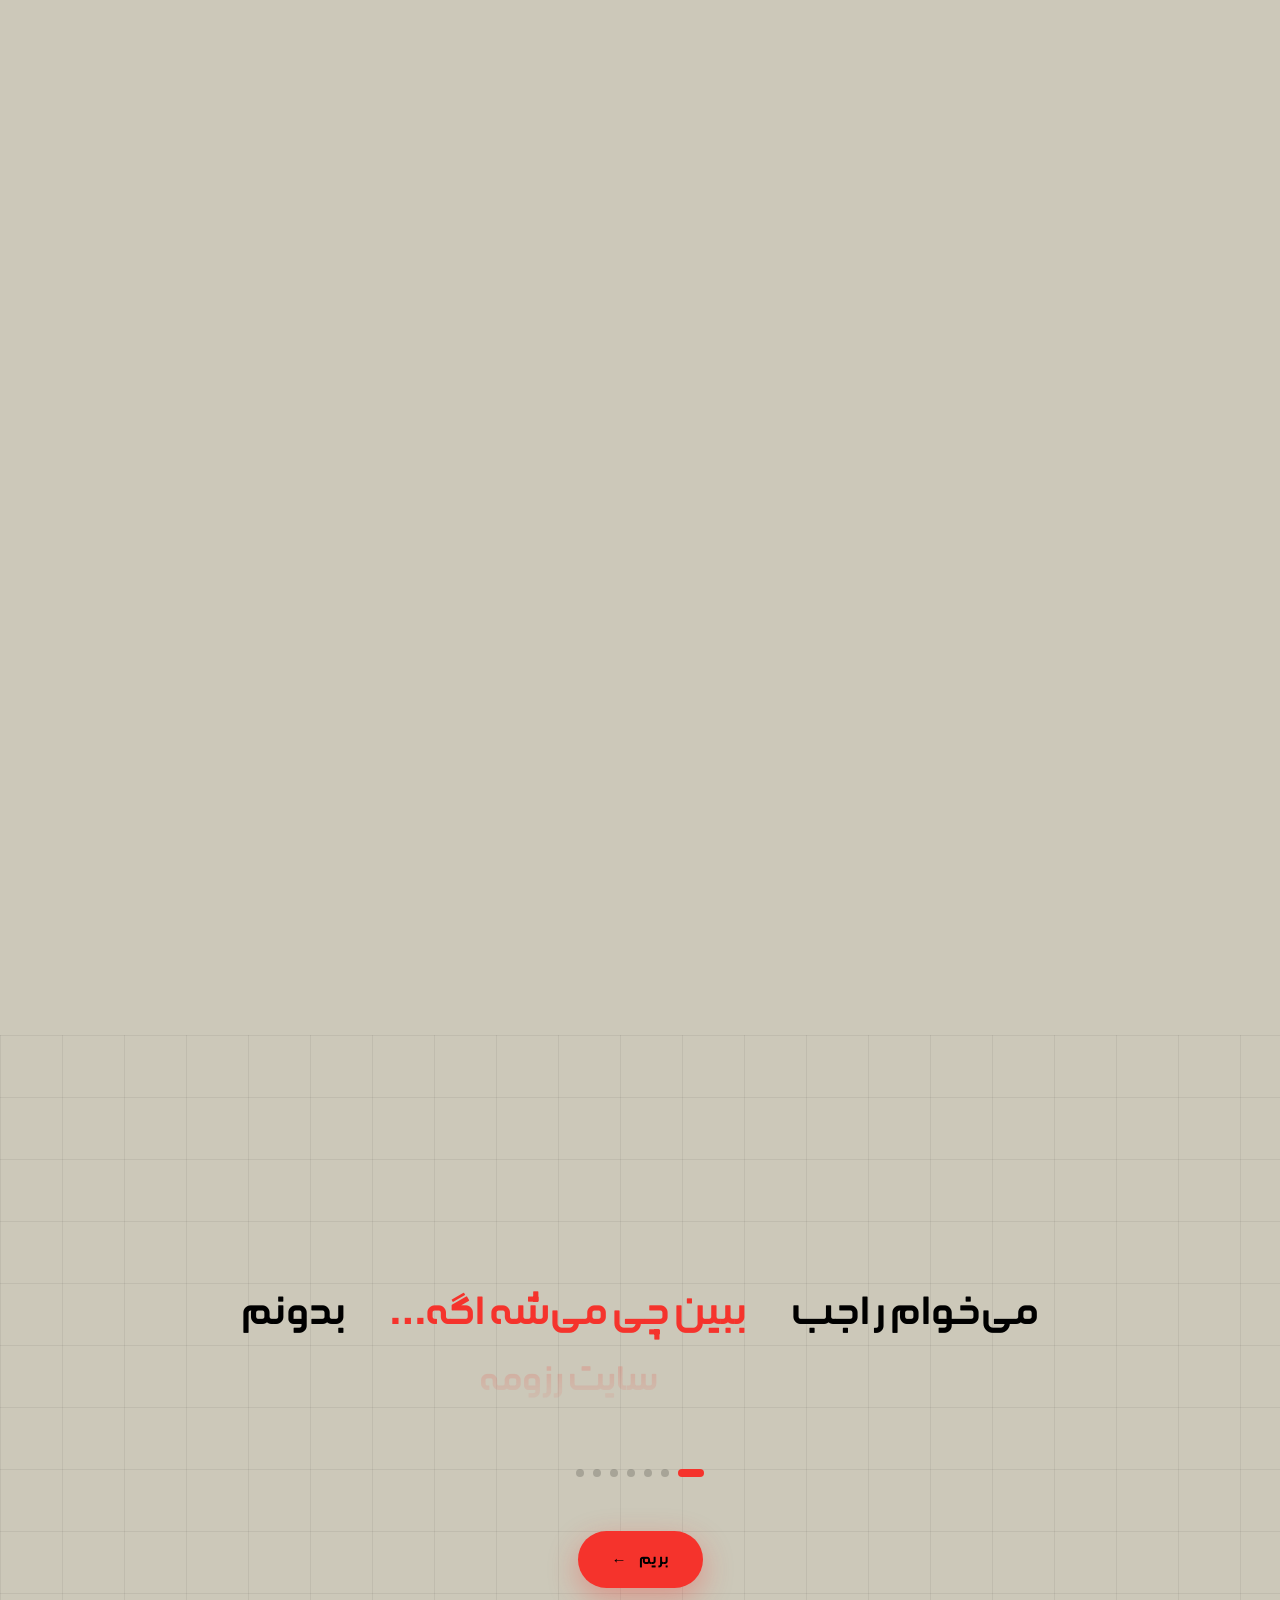
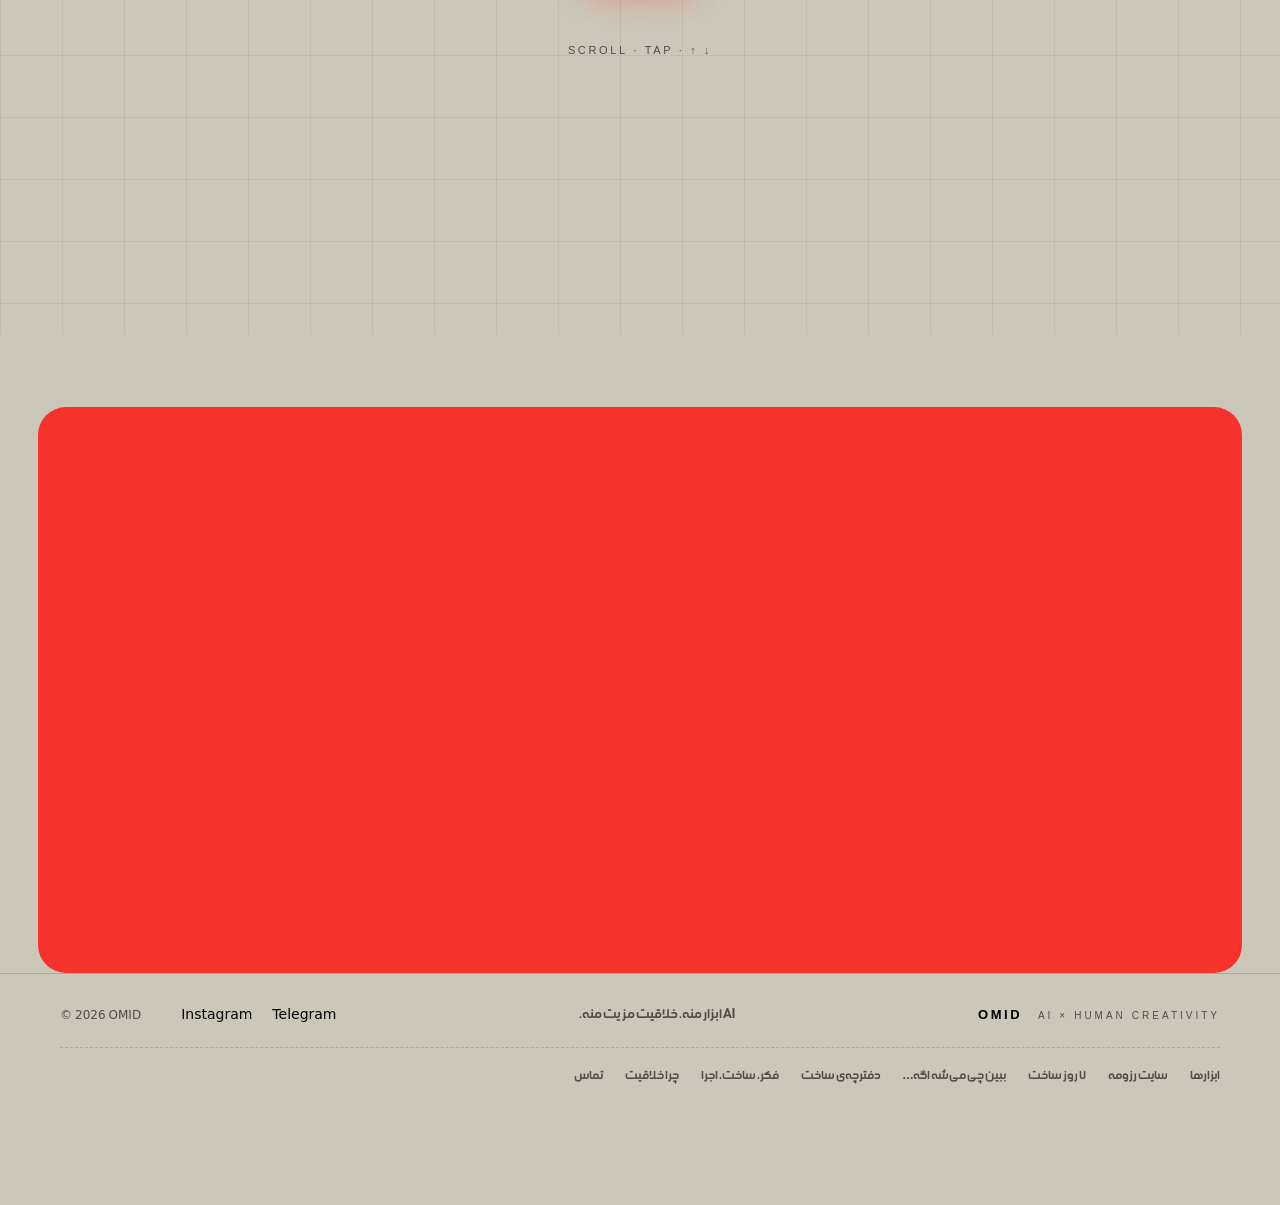
==== commit b021df7f: "Tools: Persian Instagram agent guide PDF + skill ZIP (and GitHub link), news toast, log entry, CSS v" ====
--- a/index.html
+++ b/index.html
@@ -26,8 +26,8 @@
 <meta name="theme-color" content="#CCC8B9">
 <link rel="icon" href="assets/favicon.svg" type="image/svg+xml">
 <link rel="preload" href="fonts/nimkat.woff2" as="font" type="font/woff2" crossorigin>
-<link rel="stylesheet" href="style.css?v=20261025">
-<script src="theme.js?v=20261025"></script>
+<link rel="stylesheet" href="style.css?v=20261027">
+<script src="theme.js?v=20261027"></script>
 </head>
 <body class="home">
 
@@ -170,13 +170,13 @@
 </nav>
 <!-- /build:dock -->
 <!-- build:news -->
-<aside class="toast" data-news="1405-08-03" hidden aria-label="تازه‌های سایت">
+<aside class="toast" data-news="1405-08-05" hidden aria-label="تازه‌های سایت">
   <p class="toast-k"><i aria-hidden="true"></i>تازه اضافه شد</p>
-  <ul><li><a href="tools.html">ابزارها: دو PDF رایگان و ۷ پرامپت<span class="ar" aria-hidden="true">←</span></a></li><li><a href="resume.html">سایت خودت رو تو ۱۰ ثانیه ببین<span class="ar" aria-hidden="true">←</span></a></li><li><a href="7-days.html">سایتت رو تو ۷ روز بساز<span class="ar" aria-hidden="true">←</span></a></li></ul>
+  <ul><li><a href="tools.html#s0">اسکیل اینستاگرام فارسی: PDF راهنما و خود اسکیل، رایگان<span class="ar" aria-hidden="true">←</span></a></li></ul>
   <button type="button" class="toast-x" data-news-x aria-label="بستن">×</button>
 </aside>
 <!-- /build:news -->
 
-<script src="app.js?v=20261025" defer></script>
+<script src="app.js?v=20261027" defer></script>
 </body>
 </html>
--- a/style.css
+++ b/style.css
@@ -985,6 +985,8 @@
 .pdfs .pdf p{font-size:14px;line-height:2;color:var(--dim)}
 .pdfs .pdf .pdf-meta{font-size:12px;color:var(--ink)}
 .pdf .go{justify-self:start;position:relative;z-index:1}
+.pdf-acts{display:flex;flex-wrap:wrap;gap:8px;position:relative;z-index:1}
+.pdf-meta a{color:inherit;text-decoration:underline;text-underline-offset:3px}
 
 /* کارت پرامپت */
 .pc{display:grid;gap:14px}
